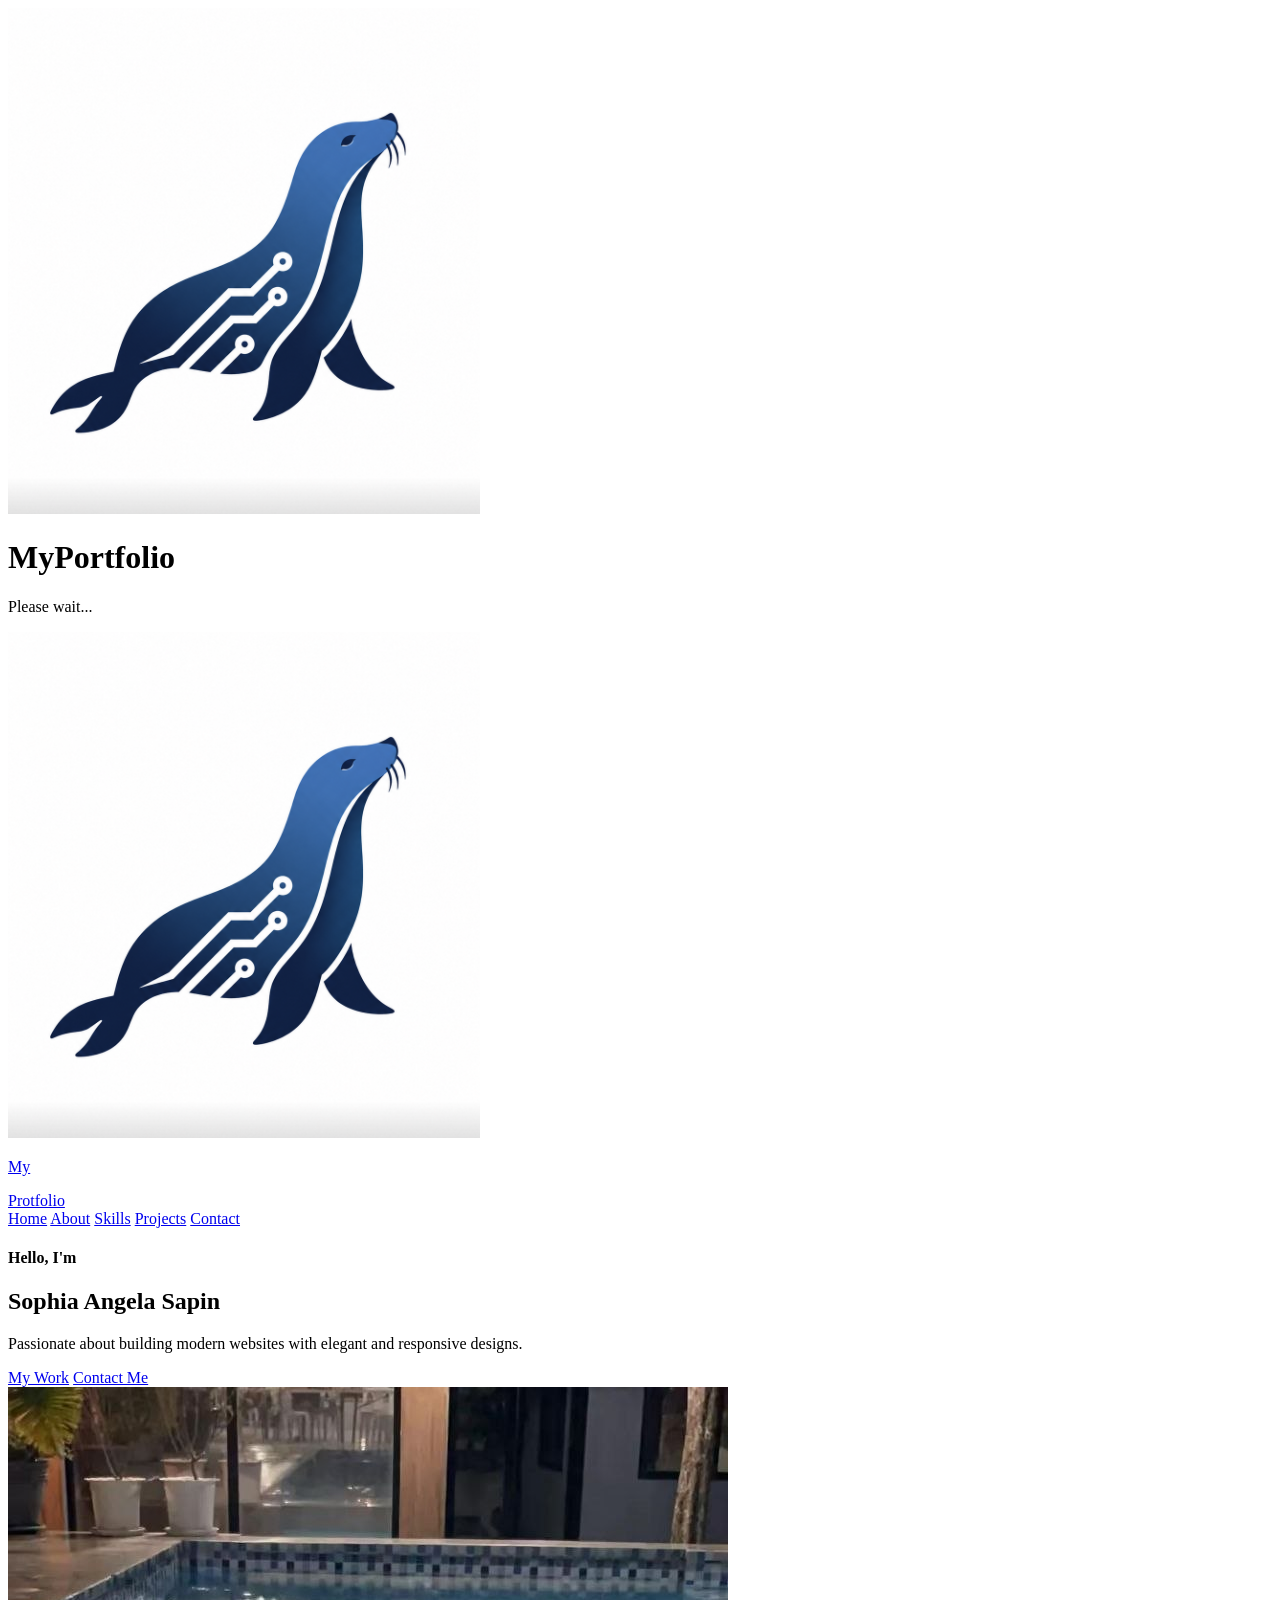
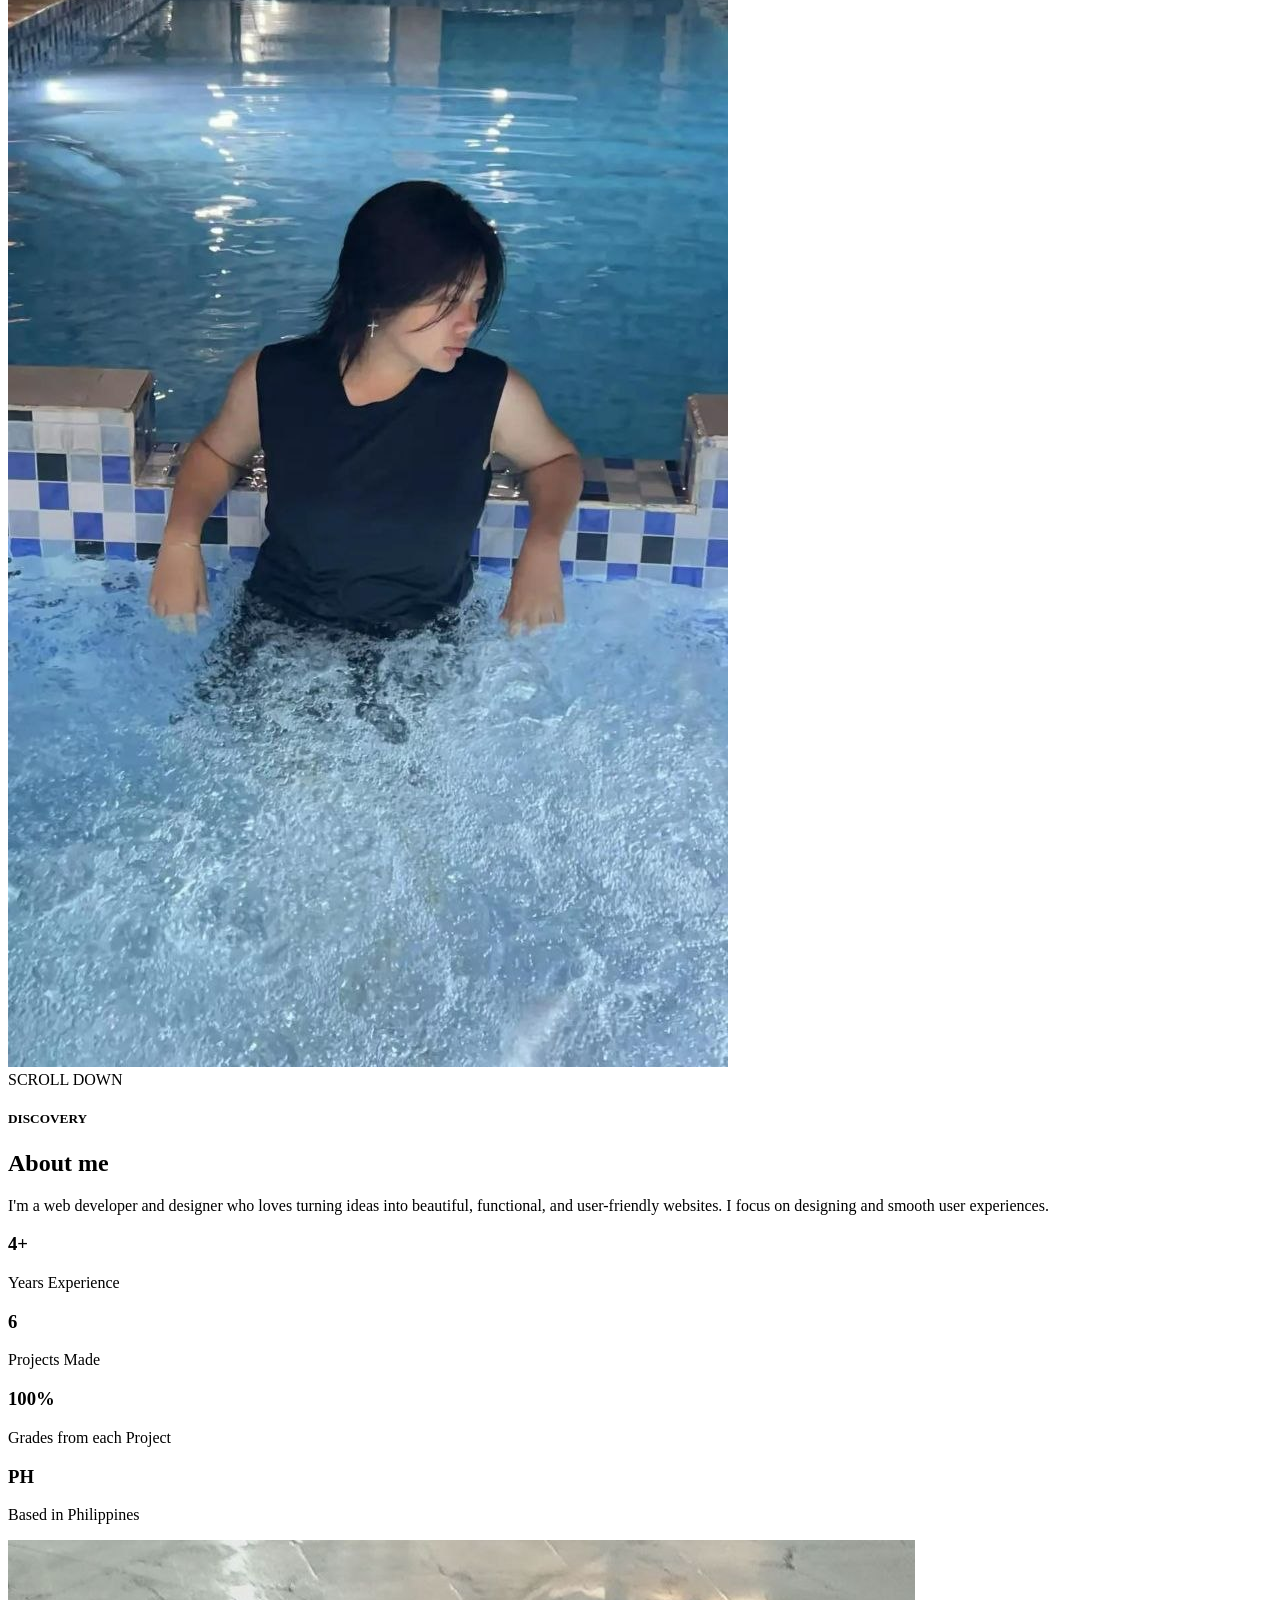
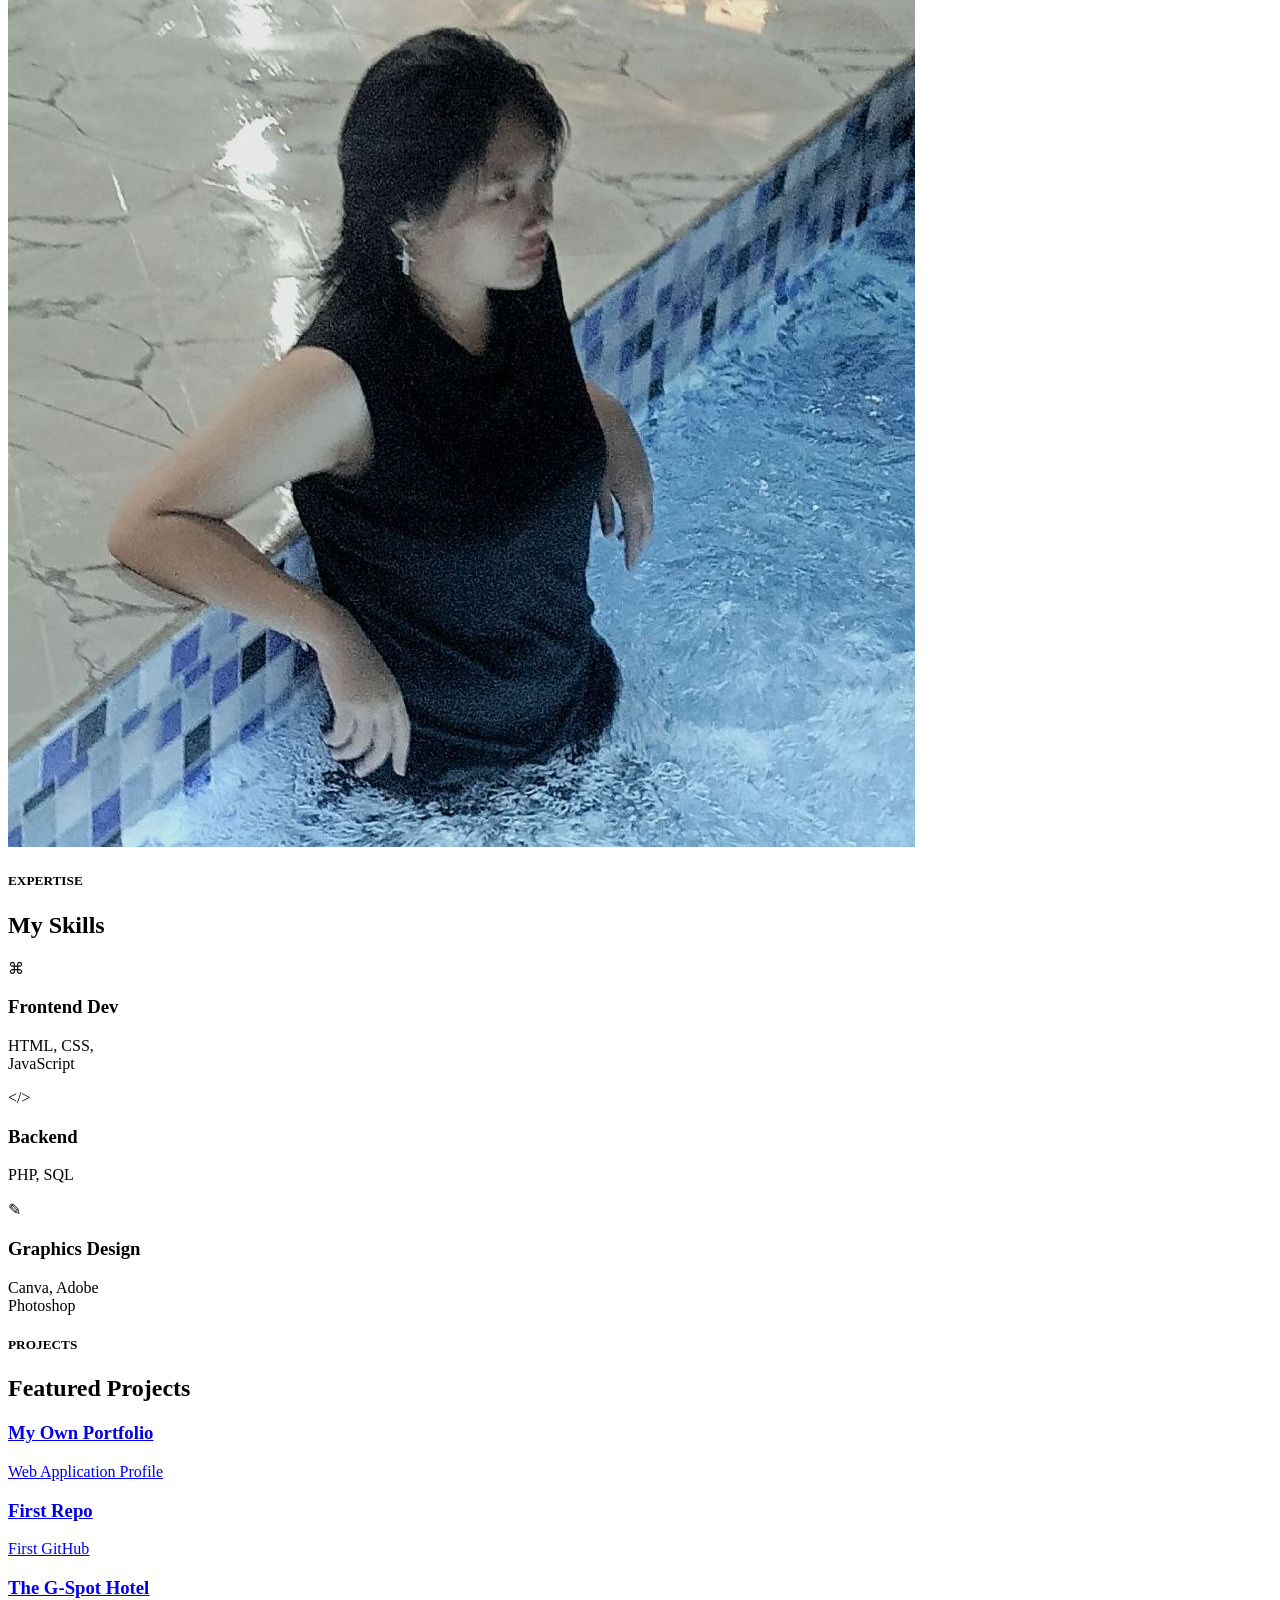
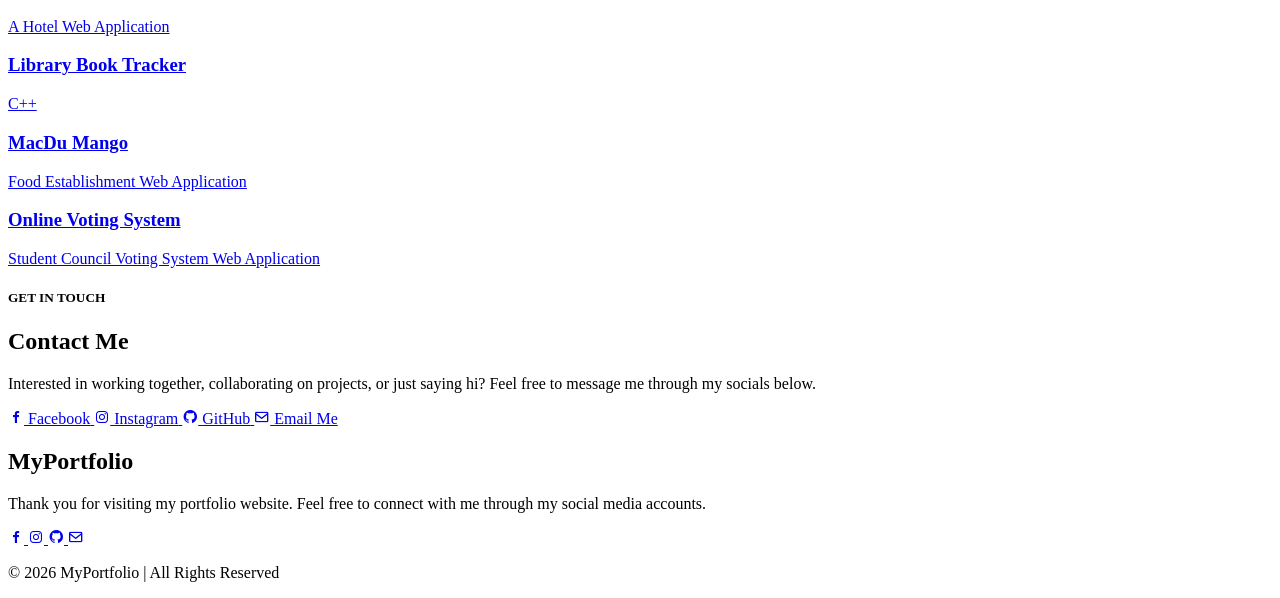
==== index.html @ d6e115b5 "Add files via upload" ====
<!DOCTYPE html>
<html lang="en">
<head>
  <meta charset="UTF-8" />
  <meta name="viewport" content="width=device-width, initial-scale=1.0" />
  <title>Portfolio</title>
  <link rel="icon" type="image/x-icon" href="img/Logo.png" style=>

  <link rel="stylesheet" href="css/style.css">
  <link rel="preconnect" href="https://fonts.googleapis.com">
  <link rel="preconnect" href="https://fonts.gstatic.com" crossorigin>
  <link href="https://fonts.googleapis.com/css2?family=Poppins:wght@300;400;500;600;700;800&display=swap" rel="stylesheet">
  <link href='https://unpkg.com/boxicons@2.1.4/css/boxicons.min.css' rel='stylesheet'>
  
</head>
<body>

  <!-- Loading Screen -->
    <div id="loader">

      <div class="loader-content">

        <div class="loader-logo">

          <img src="img/Logo.png" alt="Logo">

          <h1>
            My<span>Portfolio</span>
          </h1>

        </div>

        <div class="loading-bar">
          <div class="loading-fill"></div>
        </div>

        <p>Please wait...</p>

      </div>

    </div>

  <header>

    <!-- Navigation Section -->
    <a href="#home" class="logo">
      <img src="img/Logo.png" alt="logo">
      <div class="logo"><p>My</p><span>Protfolio</span></div>
    </a>
    

    <nav>
      <a href="#home">Home</a>
      <a href="#about">About</a>
      <a href="#skills">Skills</a>
      <a href="#projects">Projects</a>
      <a href="#contact">Contact</a>
    </nav>
  </header>

  <!-- Hero Section -->
  <section class="hero" id="home">
    <div class="hero-text">
      <h4>Hello, I'm</h4>

      <h1>
        Sophia Angela
        <span>Sapin</span>
      </h1>

      <p>
        Passionate about building modern websites with elegant and responsive designs.
      </p>

      <div class="buttons">
        <a href="#projects" class="btn primary-btn">My Work</a>
        <a href="#contact" class="btn secondary-btn">Contact Me</a>
      </div>
    </div>

    <div class="hero-image">
      <div class="circle-image">
        <img src="img/HeroSection.jpg" alt="Profile Image">
      </div>
    </div>

    <div class="scroll-text">SCROLL DOWN</div>
  </section>

<!-- About Section -->
  <section class="about" id="about">
    <div class="about-text">
      <h5>DISCOVERY</h5>
      <h2>About me</h2>

      <p>
        I'm a web developer and designer who loves turning ideas into beautiful,
        functional, and user-friendly websites. I focus on designing and smooth user experiences.
      </p>

      <div class="stats">
        <div class="stat-box">
          <h3>4+</h3>
          <p>Years Experience</p>
        </div>

        <div class="stat-box">
          <h3>6</h3>
          <p>Projects Made</p>
        </div>

        <div class="stat-box">
          <h3>100%</h3>
          <p>Grades from each Project</p>
        </div>

        <div class="stat-box">
          <h3>PH</h3>
          <p>Based in Philippines</p>
        </div>
      </div>
    </div>

    <div class="about-image">
      <img src="img/AboutSection.jpg" alt="About Image">
    </div>
  </section>

  <!-- Skills Section -->
<section id="skills" class="skills-section">

  <div class="skills-header">
    <h5>EXPERTISE</h5>
    <h2>My Skills</h2>
  </div>

  <div class="skills-container">

    <div class="skill-card">
      <div class="skill-icon">⌘</div>
      <h3>Frontend Dev</h3>
      <p>HTML, CSS,<br>JavaScript</p>
    </div>

    <div class="skill-card">
      <div class="skill-icon">&lt;/&gt;</div>
      <h3>Backend</h3>
      <p>PHP, SQL</p>
    </div>

    <div class="skill-card">
      <div class="skill-icon">✎</div>
      <h3>Graphics Design</h3>
      <p>Canva, Adobe <br>Photoshop</p>
    </div>

  </div>

</section>

<!-- Projects Section -->
<section id="projects" class="projects-section">

  <div class="projects-header">
    <h5>PROJECTS</h5>
    <h2>Featured Projects</h2>
  </div>

  <div class="projects-container">

  <a href="https://angelasapin.github.io/My-Portfolio/index.html" target="_blank" class="project-link">

    <div class="project-card">

      <div class="project-content">
        <h3>My Own Portfolio</h3>
        <p>Web Application Profile</p>
      </div>

    </div>

  </a>

  <a href="https://github.com/AngelaSapin/my-first-repo" target="_blank" class="project-link">

    <div class="project-card">

      <div class="project-content">
        <h3>First Repo</h3>
        <p>First GitHub</p>
      </div>

    </div>

  </a>
  
  <a href="https://theaangel.github.io/GspotHotelWebsite/" target="_blank" class="project-link">

    <div class="project-card">

      <div class="project-content">
        <h3>The G-Spot Hotel</h3>
        <p>A Hotel Web Application</p>
      </div>

    </div>

  </a>

  <a href="https://github.com/AngelaSapin/LibraryBookTracker" target="_blank" class="project-link">

    <div class="project-card">

      <div class="project-content">
        <h3>Library Book Tracker</h3>
        <p>C++</p>
      </div>

    </div>

  </a>

  <a href="https://angelasapin.github.io/MacDuMango/index.html" target="_blank" class="project-link">

    <div class="project-card">

      <div class="project-content">
        <h3>MacDu Mango</h3>
        <p>Food Establishment Web Application</p>
      </div>

    </div>

  </a>

  <a href="https://github.com/MarkMallari16/Online-Voting-System-Version-2?fbclid=IwY2xjawR5XwhleHRuA2FlbQIxMABicmlkETFaWjQ3UHRtOGpsVmtSWFlWc3J0YwZhcHBfaWQQMjIyMDM5MTc4ODIwMDg5MgABHgjD1Mr3AZAHhNXva57dLrIXo2oCKYPw8mKQVVTzubfyDAF2IgVkr0AxXSlP_aem_ZgRYps3EvR1Ecwj4TVdcmg" target="_blank" class="project-link">

    <div class="project-card">

      <div class="project-content">
        <h3>Online Voting System</h3>
        <p>Student Council Voting System Web Application</p>
      </div>

    </div>

  </a>

</div>

  </div>

</section>

<!-- Contact Section -->
<section id="contact">
  <div class="contact-container">

    <div class="contact-left">
      <h5>GET IN TOUCH</h5>
      <h2 class="section-title">Contact Me</h2>

      <p>
        Interested in working together, collaborating on projects, or just saying hi?
        Feel free to message me through my socials below.
      </p>

      <div class="social-links">
        <a href="https://www.facebook.com/ang3la.sap1n" target="_blank" class="social-card fb">
          <i class="bx bxl-facebook"></i>
          <span>Facebook</span>
        </a>

        <a href="https://www.instagram.com/def.not.sofii/" target="_blank" class="social-card ig">
          <i class="bx bxl-instagram"></i>
          <span>Instagram</span>
        </a>

        <a href="https://github.com/AngelaSapin" target="_blank" class="social-card github">
          <i class="bx bxl-github"></i>
          <span>GitHub</span>
        </a>

        <a href="https://mail.google.com/mail/?view=cm&fs=1&to=sophia04sapin@gmail.com"
          target="_blank"
          class="social-card email">

          <i class='bx bx-envelope'></i>
          <span>Email Me</span>

        </a>
      </div>
    </div>

  </div>
</section>

<!-- Footer Section -->
<footer>

  <div class="footer-content">

    <h2>My<span>Portfolio</span></h2>

    <p>
      Thank you for visiting my portfolio website.
      Feel free to connect with me through my social media accounts.
    </p>

    <div class="footer-socials">

      <a href="https://www.facebook.com/ang3la.sap1n" target="_blank">
        <i class='bx bxl-facebook'></i>
      </a>

      <a href="https://www.instagram.com/def.not.sofii/" target="_blank">
        <i class='bx bxl-instagram'></i>
      </a>

      <a href="https://github.com/AngelaSapin" target="_blank">
        <i class='bx bxl-github'></i>
      </a>

      <a href="https://mail.google.com/mail/?view=cm&fs=1&to=sophia04sapin@gmail.com">
        <i class='bx bx-envelope'></i>
      </a>

    </div>

    <div class="footer-bottom">
      <p>© 2026 MyPortfolio | All Rights Reserved</p>
    </div>

  </div>

</footer>

</body>
</html>

<script>

window.addEventListener("load", () => {

  const loader = document.getElementById("loader");

  setTimeout(() => {
    loader.classList.add("loader-hidden");
  }, 2200);

});

</script>
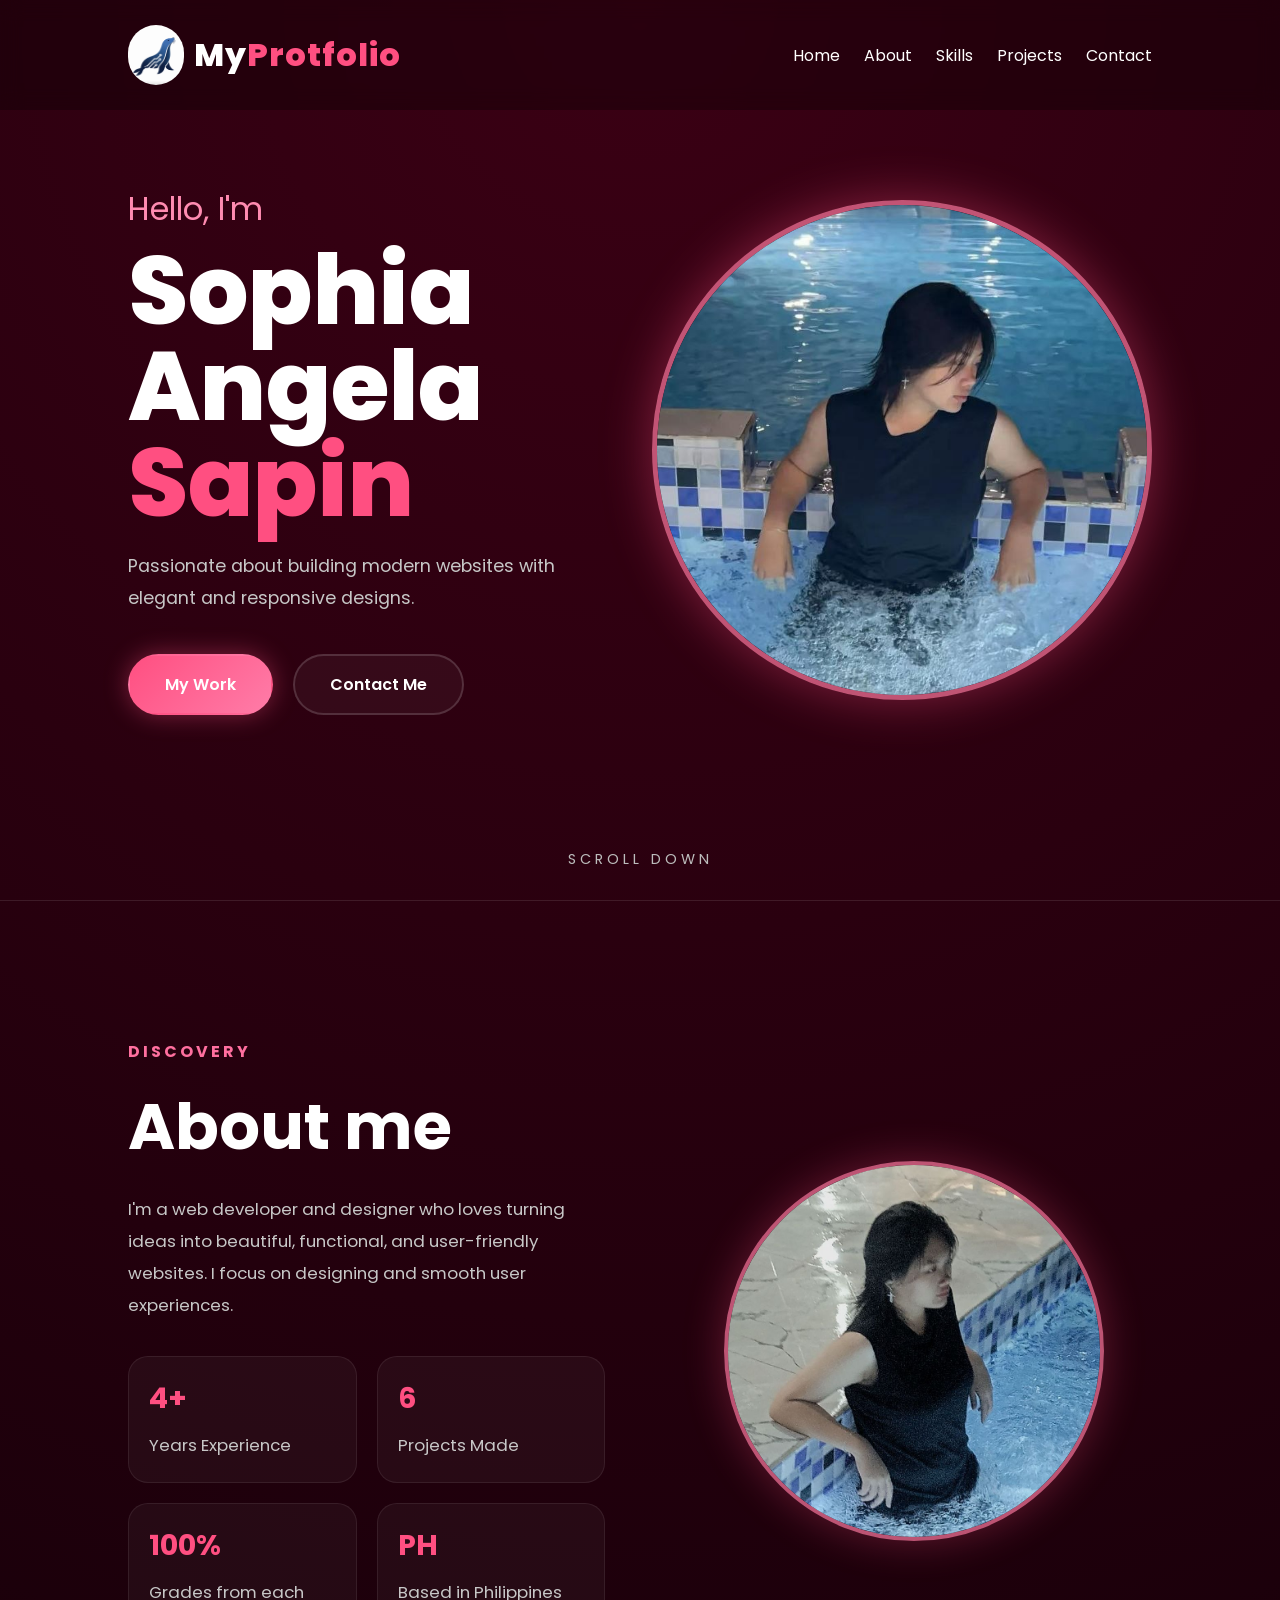
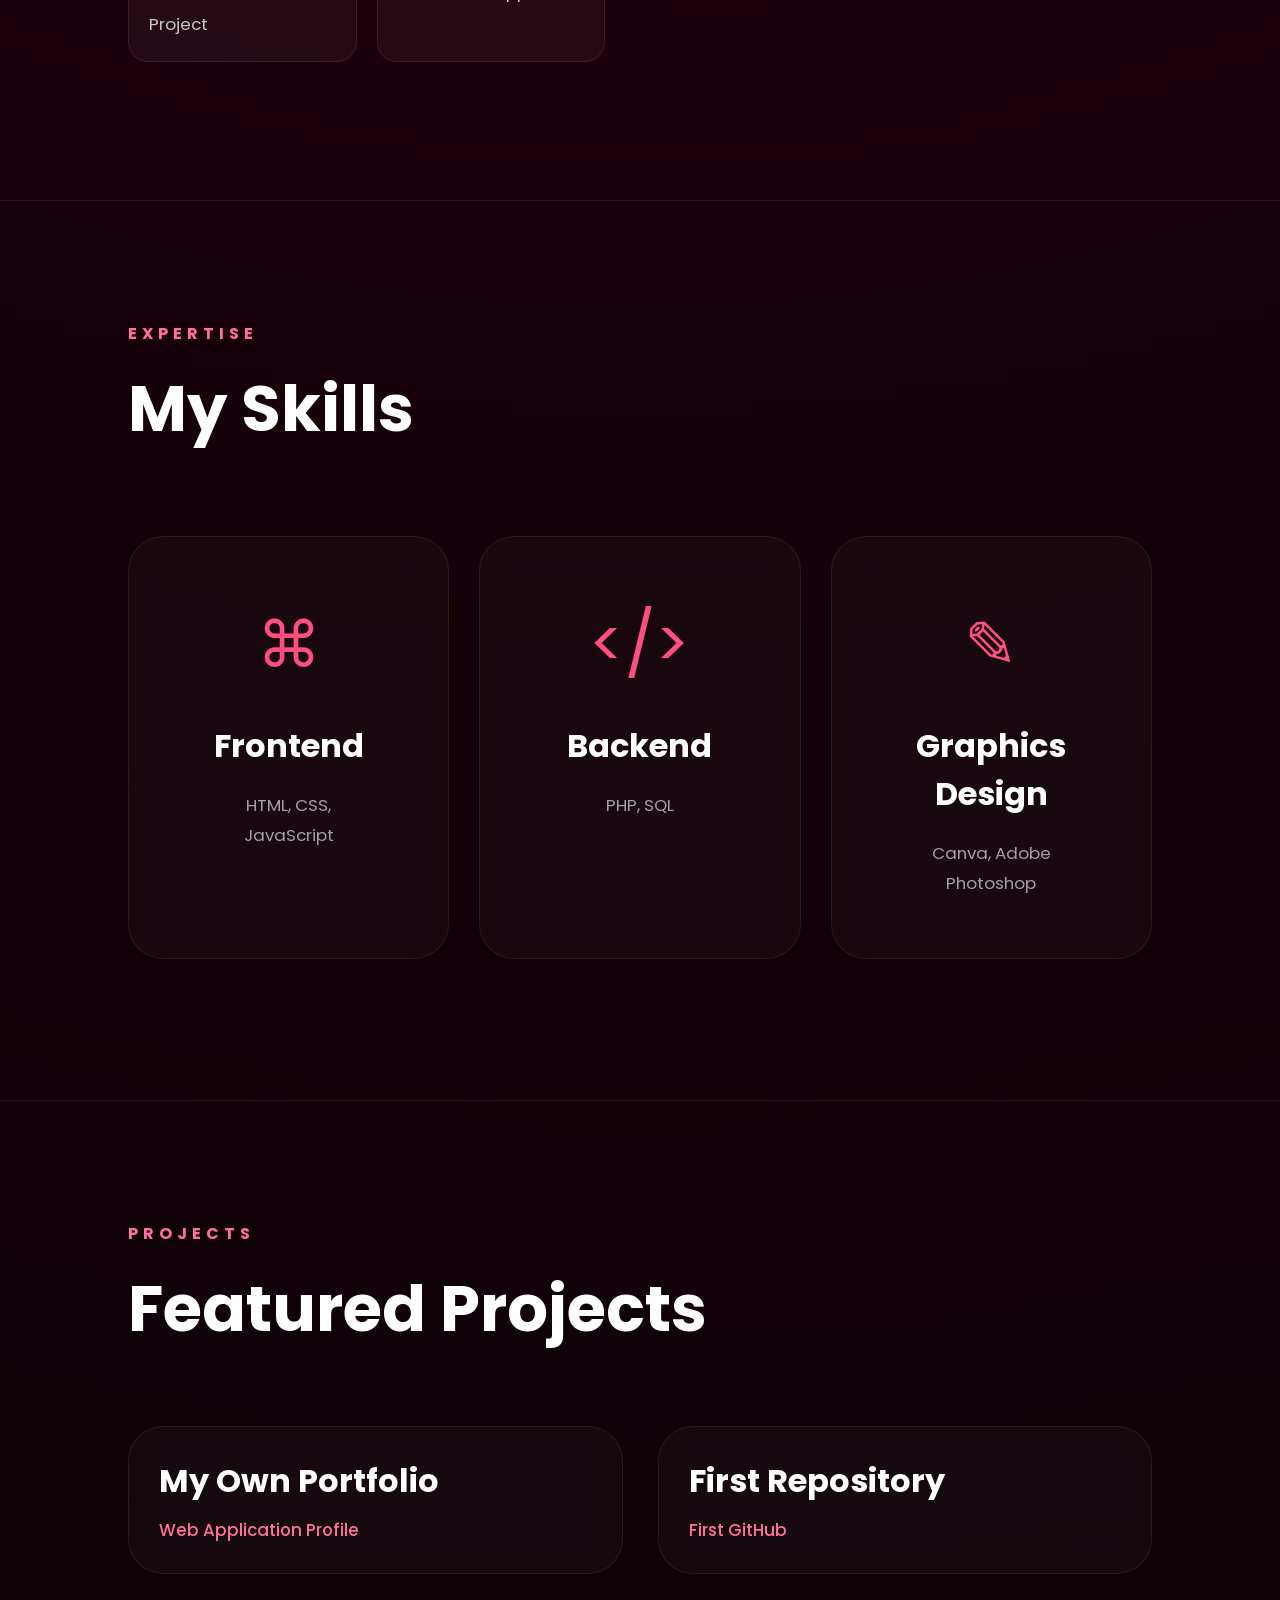
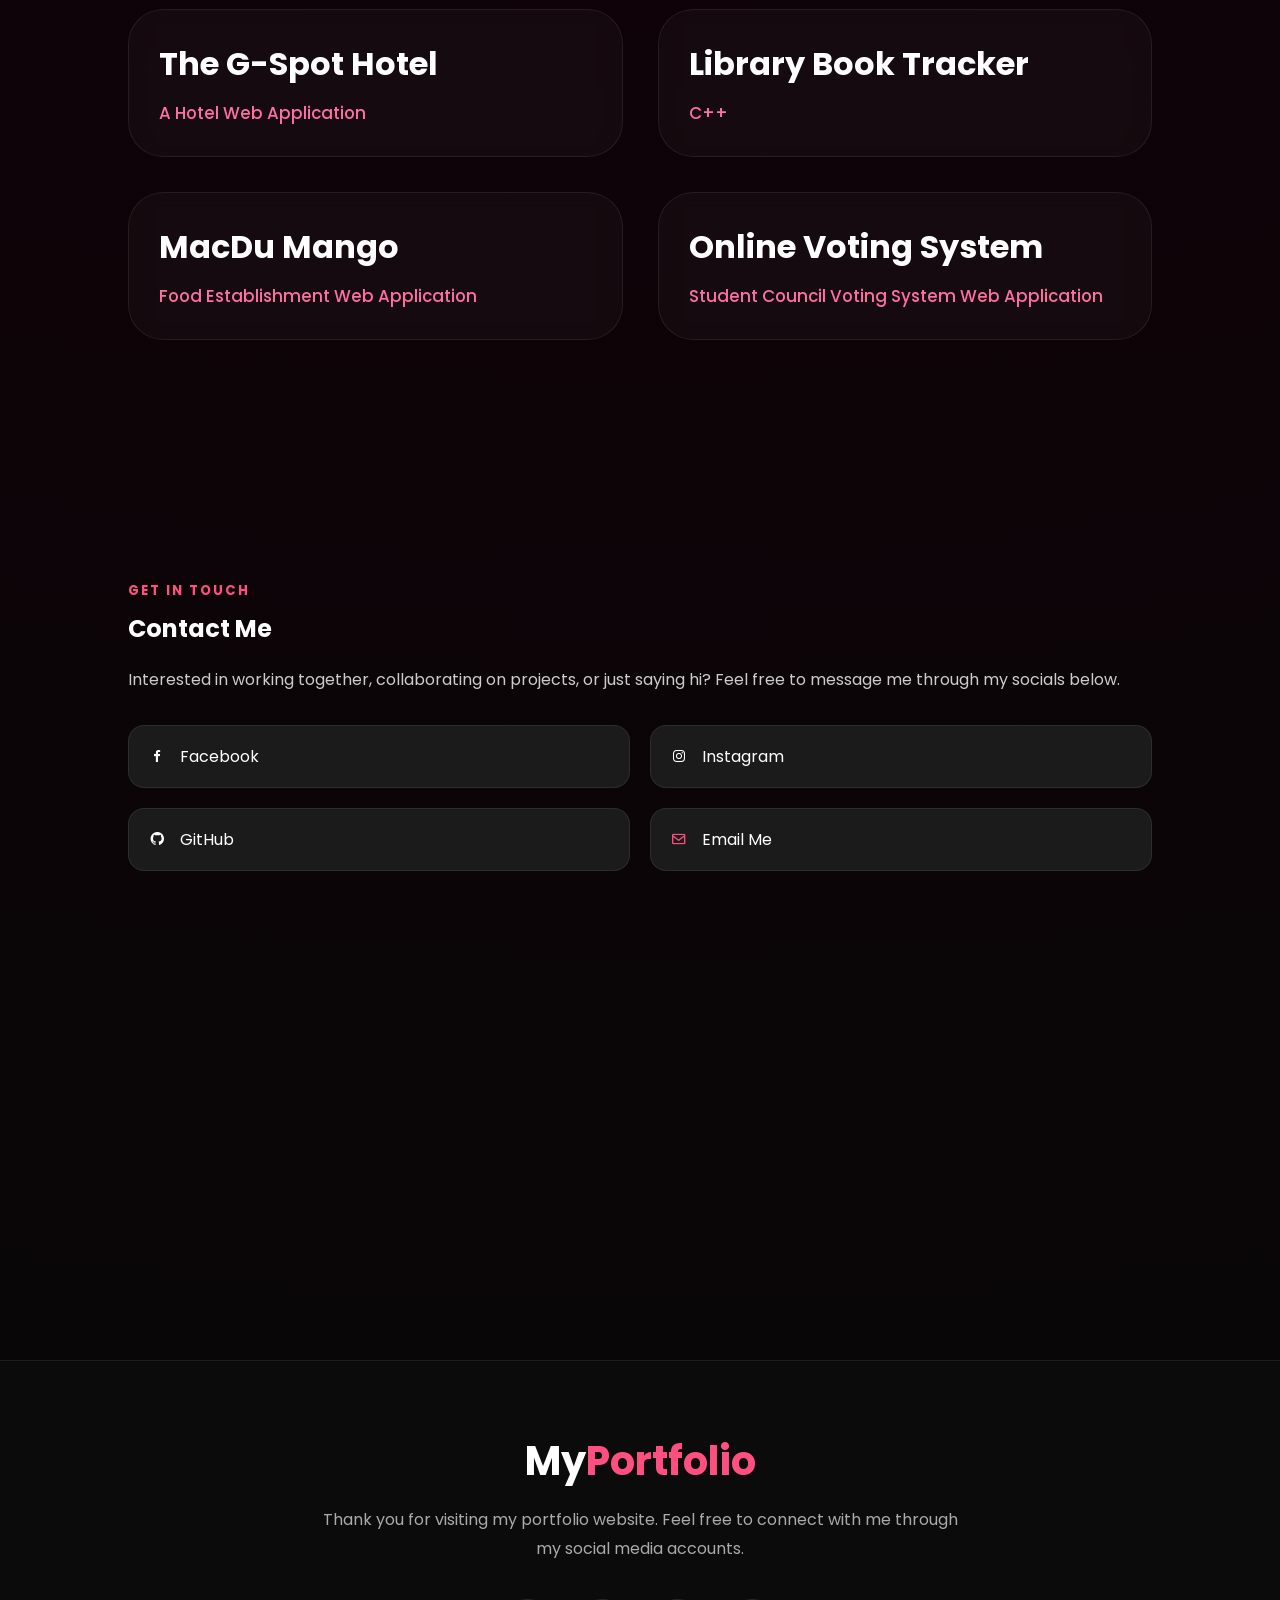
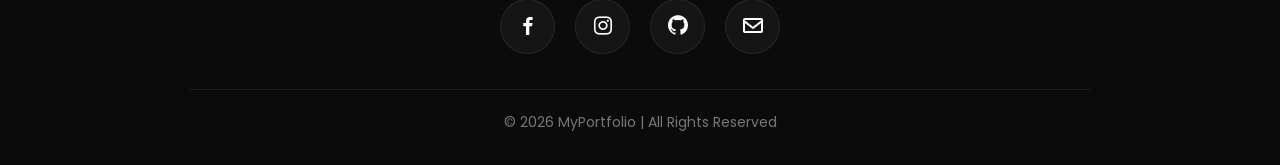
==== commit 8b3fb2ff: "Add files via upload" ====
--- a/index.html
+++ b/index.html
@@ -138,7 +138,7 @@
 
     <div class="skill-card">
       <div class="skill-icon">⌘</div>
-      <h3>Frontend Dev</h3>
+      <h3>Frontend</h3>
       <p>HTML, CSS,<br>JavaScript</p>
     </div>
 
@@ -186,7 +186,7 @@
     <div class="project-card">
 
       <div class="project-content">
-        <h3>First Repo</h3>
+        <h3>First Repository</h3>
         <p>First GitHub</p>
       </div>
 
--- a/css/style.css
+++ b/css/style.css
@@ -0,0 +1,832 @@
+* {
+  margin: 0;
+  padding: 0;
+  box-sizing: border-box;
+  scroll-behavior: smooth;
+}
+
+body {
+  font-family: 'Poppins', sans-serif;
+  background: radial-gradient(circle at top, #3b0014 0%, #120008 45%, #070707 100%);
+  color: white;
+  overflow-x: hidden;
+}
+
+body::before {
+  content: "";
+  position: fixed;
+  width: 100%;
+  height: 100%;
+  background: url('Pia.png');
+  opacity: 0.08;
+  pointer-events: none;
+}
+
+/* LOADING SCREEN */
+
+#loader{
+  position: fixed;
+  width: 100%;
+  height: 100vh;
+  background: #050505;
+  display: flex;
+  justify-content: center;
+  align-items: center;
+  z-index: 99999;
+  overflow: hidden;
+  transition: opacity 0.7s ease, visibility 0.7s ease;
+}
+
+.loader-logo{
+  display: flex;
+  flex-direction: column;
+  align-items: center;
+  justify-content: center;
+  gap: 18px;
+  margin-bottom: 35px;
+}
+
+/* Circular Logo */
+
+.loader-logo img{
+  width: 110px;
+  height: 110px;
+  border-radius: 50%;
+  object-fit: cover;
+
+  border: 4px solid #ff4f81;
+
+  box-shadow:
+    0 0 20px rgba(255, 79, 129, 0.5),
+    0 0 50px rgba(255, 79, 129, 0.25);
+
+  animation:
+    floatLogo 2s ease-in-out infinite,
+    pulseGlow 2s infinite;
+}
+
+/* Portfolio Text */
+
+.loader-logo h1{
+  font-size: 48px;
+  font-weight: 700;
+  color: white;
+  letter-spacing: 1px;
+}
+
+.loader-logo h1 span{
+  color: #ff4f81;
+}
+
+/* Floating Animation */
+
+@keyframes floatLogo{
+  0%{
+    transform: translateY(0px);
+  }
+
+  50%{
+    transform: translateY(-10px);
+  }
+
+  100%{
+    transform: translateY(0px);
+  }
+}
+
+/* Glow Pulse */
+
+@keyframes pulseGlow{
+
+  0%{
+    box-shadow:
+      0 0 20px rgba(255, 79, 129, 0.5),
+      0 0 50px rgba(255, 79, 129, 0.2);
+  }
+
+  50%{
+    box-shadow:
+      0 0 35px rgba(255, 79, 129, 0.8),
+      0 0 80px rgba(255, 79, 129, 0.45);
+  }
+
+  100%{
+    box-shadow:
+      0 0 20px rgba(255, 79, 129, 0.5),
+      0 0 50px rgba(255, 79, 129, 0.2);
+  }
+
+}
+
+/* Background Glow */
+#loader::before{
+  content: '';
+  position: absolute;
+  width: 400px;
+  height: 400px;
+  background: rgba(255, 59, 107, 0.15);
+  border-radius: 50%;
+  filter: blur(120px);
+  top: -100px;
+  right: -100px;
+}
+
+#loader::after{
+  content: '';
+  position: absolute;
+  width: 350px;
+  height: 350px;
+  background: rgba(255, 59, 107, 0.1);
+  border-radius: 50%;
+  filter: blur(120px);
+  bottom: -100px;
+  left: -100px;
+}
+
+.loader-content{
+  text-align: center;
+  z-index: 2;
+}
+
+.loader-logo{
+  font-size: 55px;
+  font-weight: 700;
+  margin-bottom: 35px;
+  letter-spacing: 1px;
+}
+
+.loader-logo .white{
+  color: white;
+}
+
+.loader-logo .pink{
+  color: #ff4f81;
+}
+
+/* Loading Bar */
+
+.loading-bar{
+  width: 280px;
+  height: 10px;
+  background: #1b1b1b;
+  border-radius: 20px;
+  overflow: hidden;
+  margin: auto;
+  margin-bottom: 20px;
+  border: 1px solid rgba(255,255,255,0.08);
+}
+
+.loading-fill{
+  height: 100%;
+  width: 0%;
+  background: linear-gradient(
+    90deg,
+    #ff2f6d,
+    #ff5b8f
+  );
+  border-radius: 20px;
+  animation: loading 2.2s ease forwards;
+  box-shadow: 0 0 15px rgba(255, 79, 129, 0.6);
+}
+
+.loader-content p{
+  color: #aaa;
+  font-size: 15px;
+  letter-spacing: 1px;
+}
+
+/* Animation */
+
+@keyframes loading{
+  from{
+    width: 0%;
+  }
+  to{
+    width: 100%;
+  }
+}
+
+/* Hide Loader */
+
+.loader-hidden{
+  opacity: 0;
+  visibility: hidden;
+}
+
+header {
+  width: 100%;
+  padding: 25px 10%;
+  display: flex;
+  justify-content: space-between;
+  align-items: center;
+  position: fixed;
+  top: 0;
+  left: 0;
+  z-index: 1000;
+  backdrop-filter: blur(10px);
+  background: rgba(10, 0, 5, 0.35);
+}
+
+.logo {
+  font-size: 2rem;
+  font-weight: 800;
+  letter-spacing: 1px;
+  display: flex;
+  align-items: center;
+  text-decoration: none;
+  margin-right: 40px;
+}
+
+.logo img {
+  border-radius: 100px;
+  height: 60px;
+  margin-right: 10px;
+}
+
+.logo p {
+  color:#ffffff;
+}
+
+.logo span {
+  color: #ff4f81;
+}
+
+
+    /* NAVIGATION SECTION */
+
+nav a {
+  position: relative;
+  color: white;
+  text-decoration: none;
+  margin-left: 20px;
+  transition: 0.3s;
+}
+
+nav a:hover,
+nav a.active {
+  color: #ff4f81;
+}
+
+nav a:hover::after,
+nav a.active::after {
+  content: "";
+  position: absolute;
+  width: 100%;
+  height: 2px;
+  background: #ff4f81;
+  left: 0;
+  bottom: -6px;
+}
+
+section {
+  min-height: 100vh;
+  padding: 120px 10%;
+}
+
+
+    /* HERO SECTION */
+
+.hero {
+  display: flex;
+  justify-content: space-between;
+  align-items: center;
+  gap: 50px;
+}
+
+.hero-text {
+  flex: 1;
+}
+
+.hero-text h4 {
+  font-size: 2rem;
+  color: #ff8bb1;
+  margin-bottom: 10px;
+  font-weight: 400;
+}
+
+.hero-text h1 {
+  font-size: 6rem;
+  line-height: 1;
+  font-weight: 800;
+  margin-bottom: 15px;
+}
+
+.hero-text h1 span {
+  display: block;
+  color: #ff4f81;
+}
+
+.hero-text p {
+  max-width: 550px;
+  color: #c7c7c7;
+  font-size: 1.1rem;
+  line-height: 1.8;
+  margin-top: 20px;
+}
+
+.buttons {
+  margin-top: 40px;
+  display: flex;
+  gap: 20px;
+  flex-wrap: wrap;
+}
+
+.btn {
+  padding: 16px 35px;
+  border-radius: 50px;
+  text-decoration: none;
+  font-weight: 600;
+  transition: 0.3s ease;
+  border: 2px solid transparent;
+}
+
+.primary-btn {
+  background: linear-gradient(135deg, #ff4f81, #ff7ca8);
+  color: white;
+  box-shadow: 0 0 25px rgba(255, 79, 129, 0.4);
+}
+
+.primary-btn:hover {
+  transform: translateY(-4px);
+  box-shadow: 0 0 40px rgba(255, 79, 129, 0.7);
+}
+
+.secondary-btn {
+  border: 2px solid rgba(255,255,255,0.15);
+  color: white;
+  background: rgba(255,255,255,0.04);
+}
+
+.secondary-btn:hover {
+  background: rgba(255,255,255,0.1);
+  transform: translateY(-4px);
+}
+
+.hero-image {
+  flex: 1;
+  display: flex;
+  justify-content: center;
+  align-items: center;
+}
+
+.circle-image {
+  width: 500px;
+  height: 500px;
+  border-radius: 50%;
+  overflow: hidden;
+  border: 5px solid rgba(255, 120, 160, 0.7);
+  box-shadow: 0 0 50px rgba(255, 79, 129, 0.4);
+  position: relative;
+  animation: float 4s ease-in-out infinite;
+}
+
+.circle-image img {
+  width: 100%;
+  height: 100%;
+  object-fit: cover;
+}
+
+@keyframes float {
+  0% {
+    transform: translateY(0px);
+  }
+  50% {
+    transform: translateY(-15px);
+  }
+  100% {
+    transform: translateY(0px);
+  }
+}
+
+.scroll-text {
+  position: absolute;
+  bottom: 30px;
+  left: 50%;
+  transform: translateX(-50%);
+  color: #bcbcbc;
+  letter-spacing: 4px;
+  font-size: 0.9rem;
+}
+
+
+    /* ABOUT SECTION */
+
+.about {
+display: flex;
+justify-content: space-between;
+align-items: center;
+gap: 70px;
+border-top: 1px solid rgba(255,255,255,0.1);
+}
+
+.about-text {
+flex: 1;
+}
+
+.about-text h5 {
+color: #ff6f9f;
+letter-spacing: 3px;
+margin-bottom: 15px;
+font-size: 1rem;
+}
+
+.about-text h2 {
+font-size: 4rem;
+margin-bottom: 20px;
+}
+
+.about-text p {
+color: #c7c7c7;
+line-height: 1.9;
+font-size: 1.05rem;
+max-width: 600px;
+}
+
+.stats {
+margin-top: 35px;
+display: grid;
+grid-template-columns: repeat(2, 1fr);
+gap: 20px;
+}
+
+.stat-box {
+background: rgba(255,255,255,0.04);
+padding: 20px;
+border-radius: 20px;
+border: 1px solid rgba(255,255,255,0.08);
+transition: 0.3s ease;
+}
+
+.stat-box:hover {
+transform: translateY(-5px);
+border-color: rgba(255, 79, 129, 0.5);
+}
+
+.stat-box h3 {
+color: #ff4f81;
+margin-bottom: 10px;
+font-size: 1.8rem;
+}
+
+.about-image {
+flex: 1;
+display: flex;
+justify-content: center;
+}
+
+.about-image img {
+width: 380px;
+height: 380px;
+object-fit: cover;
+border-radius: 50%;
+border: 4px solid rgba(255, 120, 160, 0.7);
+box-shadow: 0 0 40px rgba(255, 79, 129, 0.3);
+}
+
+@media (max-width: 1100px) {
+.hero,
+.about {
+  flex-direction: column;
+  text-align: center;
+}
+
+.hero-text p,
+.about-text p {
+  margin: auto;
+}
+
+.buttons {
+  justify-content: center;
+}
+
+.hero-text h1 {
+  font-size: 4.5rem;
+}
+}
+
+@media (max-width: 768px) {
+header {
+  flex-direction: column;
+  gap: 20px;
+}
+
+nav a {
+  margin: 0 12px;
+}
+
+.hero-text h1 {
+  font-size: 3.5rem;
+}
+
+.circle-image {
+  width: 320px;
+  height: 320px;
+}
+
+.about-image img {
+  width: 280px;
+  height: 280px;
+}
+
+.stats {
+  grid-template-columns: 1fr;
+}
+}
+
+
+/* SKILL SECTION */
+
+.skills-section {
+  min-height: 100vh;
+  padding: 120px 10%;
+  background: transparent;
+  border-top: 1px solid rgba(255,255,255,0.08);
+}
+
+.skills-header h5 {
+  color: #ff6f9f;
+  letter-spacing: 5px;
+  font-size: 1rem;
+  margin-bottom: 15px;
+}
+
+.skills-header h2 {
+  font-size: 4rem;
+  margin-bottom: 80px;
+  font-weight: 700;
+}
+
+.skills-container {
+  display: grid;
+  grid-template-columns: repeat(auto-fit, minmax(260px, 1fr));
+  gap: 30px;
+}
+
+.skill-card {
+  background: rgba(255,255,255,0.03);
+  border: 1px solid rgba(255,255,255,0.08);
+  border-radius: 35px;
+  padding: 60px 35px;
+  text-align: center;
+  backdrop-filter: blur(10px);
+  transition: 0.3s ease;
+}
+
+.skill-card:hover {
+  transform: translateY(-10px);
+  border-color: #ff4f81;
+  box-shadow: 0 0 30px rgba(255, 79, 129, 0.25);
+}
+
+.skill-icon {
+  font-size: 4rem;
+  color: #ff4f81;
+  margin-bottom: 30px;
+}
+
+.skill-card h3 {
+  font-size: 2rem;
+  margin-bottom: 20px;
+}
+
+.skill-card p {
+  color: #a1a1aa;
+  line-height: 1.8;
+  font-size: 1.05rem;
+}
+
+
+/* PROJECT SECTION */
+
+.projects-section {
+  min-height: 100vh;
+  padding: 120px 10%;
+  border-top: 1px solid rgba(255,255,255,0.08);
+  background: transparent;
+}
+
+.projects-header h5 {
+  color: #ff6f9f;
+  letter-spacing: 5px;
+  font-size: 1rem;
+  margin-bottom: 15px;
+}
+
+.projects-header h2 {
+  font-size: 4rem;
+  margin-bottom: 70px;
+  font-weight: 700;
+}
+
+.projects-container {
+  display: grid;
+  grid-template-columns: repeat(auto-fit, minmax(320px, 1fr));
+  gap: 35px;
+}
+
+.project-card {
+  background: rgba(255,255,255,0.03);
+  border: 1px solid rgba(255,255,255,0.08);
+  border-radius: 35px;
+  overflow: hidden;
+  transition: 0.3s ease;
+  backdrop-filter: blur(10px);
+}
+
+.project-card:hover {
+  transform: translateY(-10px);
+  border-color: #ff4f81;
+  box-shadow: 0 0 30px rgba(255, 79, 129, 0.25);
+}
+
+.project-content {
+  padding: 30px;
+}
+
+.project-content h3 {
+  font-size: 2rem;
+  margin-bottom: 12px;
+}
+
+.project-content p {
+  color: #ff6f9f;
+  font-size: 1.05rem;
+  font-weight: 500;
+}
+
+.project-link {
+  text-decoration: none;
+  color: white;
+  display: block;
+}
+
+/* CONTACT SECTION */
+
+#contact {
+  min-height: 100vh;
+  padding: 120px 10%;
+  border-top: 1px solid #ffffff00;
+  background: transparent;
+  color: white;
+}
+
+.contact-container {
+  display: flex;
+  justify-content: space-between;
+  align-items: center;
+  gap: 50px;
+  flex-wrap: wrap;
+}
+
+.contact-left,
+.contact-right {
+  flex: 1;
+  min-width: 320px;
+}
+
+.contact-left h5 {
+  color: #ff4f81;
+  letter-spacing: 2px;
+  margin-bottom: 10px;
+}
+
+.contact-left p {
+  margin: 20px 0 30px;
+  line-height: 1.8;
+  color: #ccc;
+}
+
+.social-links {
+  display: grid;
+  grid-template-columns: repeat(2, 1fr);
+  gap: 20px;
+}
+
+.social-card {
+  display: flex;
+  align-items: center;
+  gap: 15px;
+  padding: 18px 20px;
+  background: #1b1b1b;
+  border: 1px solid rgba(255,255,255,0.08);
+  border-radius: 16px;
+  text-decoration: none;
+  color: white;
+  transition: 0.3s ease;
+  position: relative;
+  overflow: hidden;
+}
+
+.social-card::before {
+  content: "";
+  position: absolute;
+  width: 100%;
+  height: 100%;
+  background: linear-gradient(45deg, transparent, rgba(255,255,255,0.08), transparent);
+  top: 0;
+  left: -100%;
+  transition: 0.5s;
+}
+
+.social-card:hover::before {
+  left: 100%;
+}
+
+.social-card:hover {
+  transform: translateY(-8px) scale(1.03);
+  border-color: #ff4f81;
+  box-shadow: 0 0 20px rgba(255, 59, 59, 0.35);
+}
+
+.social-card i {
+  color: #ffffff;
+}
+
+.email i {
+  color: #ff4f81;
+}
+
+
+/* FOOTER SECTION */
+footer{
+  width: 100%;
+  background: #0b0b0b;
+  padding: 70px 20px 30px;
+  border-top: 1px solid rgba(255,255,255,0.08);
+  display: flex;
+  justify-content: center;
+  align-items: center;
+}
+
+.footer-content{
+  width: 100%;
+  max-width: 900px;
+  text-align: center;
+}
+
+.footer-content h2{
+  font-size: 40px;
+  color: white;
+  margin-bottom: 15px;
+}
+
+.footer-content h2 span{
+  color: #ff4f81;
+}
+
+.footer-content p{
+  color: #aaa;
+  line-height: 1.8;
+  max-width: 650px;
+  margin: auto;
+}
+
+/* Social Icons */
+
+.footer-socials{
+  display: flex;
+  justify-content: center;
+  align-items: center;
+  gap: 20px;
+  margin: 35px 0;
+}
+
+.footer-socials a{
+  width: 55px;
+  height: 55px;
+  display: flex;
+  justify-content: center;
+  align-items: center;
+
+  background: #151515;
+  border-radius: 50%;
+  color: white;
+  text-decoration: none;
+  font-size: 24px;
+
+  border: 1px solid rgba(255,255,255,0.08);
+
+  transition: 0.3s ease;
+}
+
+.footer-socials a:hover{
+  background: #ff4f81;
+  transform: translateY(-6px) scale(1.08);
+
+  box-shadow:
+    0 0 20px rgba(255,79,129,0.4),
+    0 0 50px rgba(255,79,129,0.2);
+}
+
+/* Bottom Text */
+
+.footer-bottom{
+  margin-top: 20px;
+  padding-top: 20px;
+  border-top: 1px solid rgba(255,255,255,0.08);
+}
+
+.footer-bottom p{
+  color: #777;
+  font-size: 14px;
+}
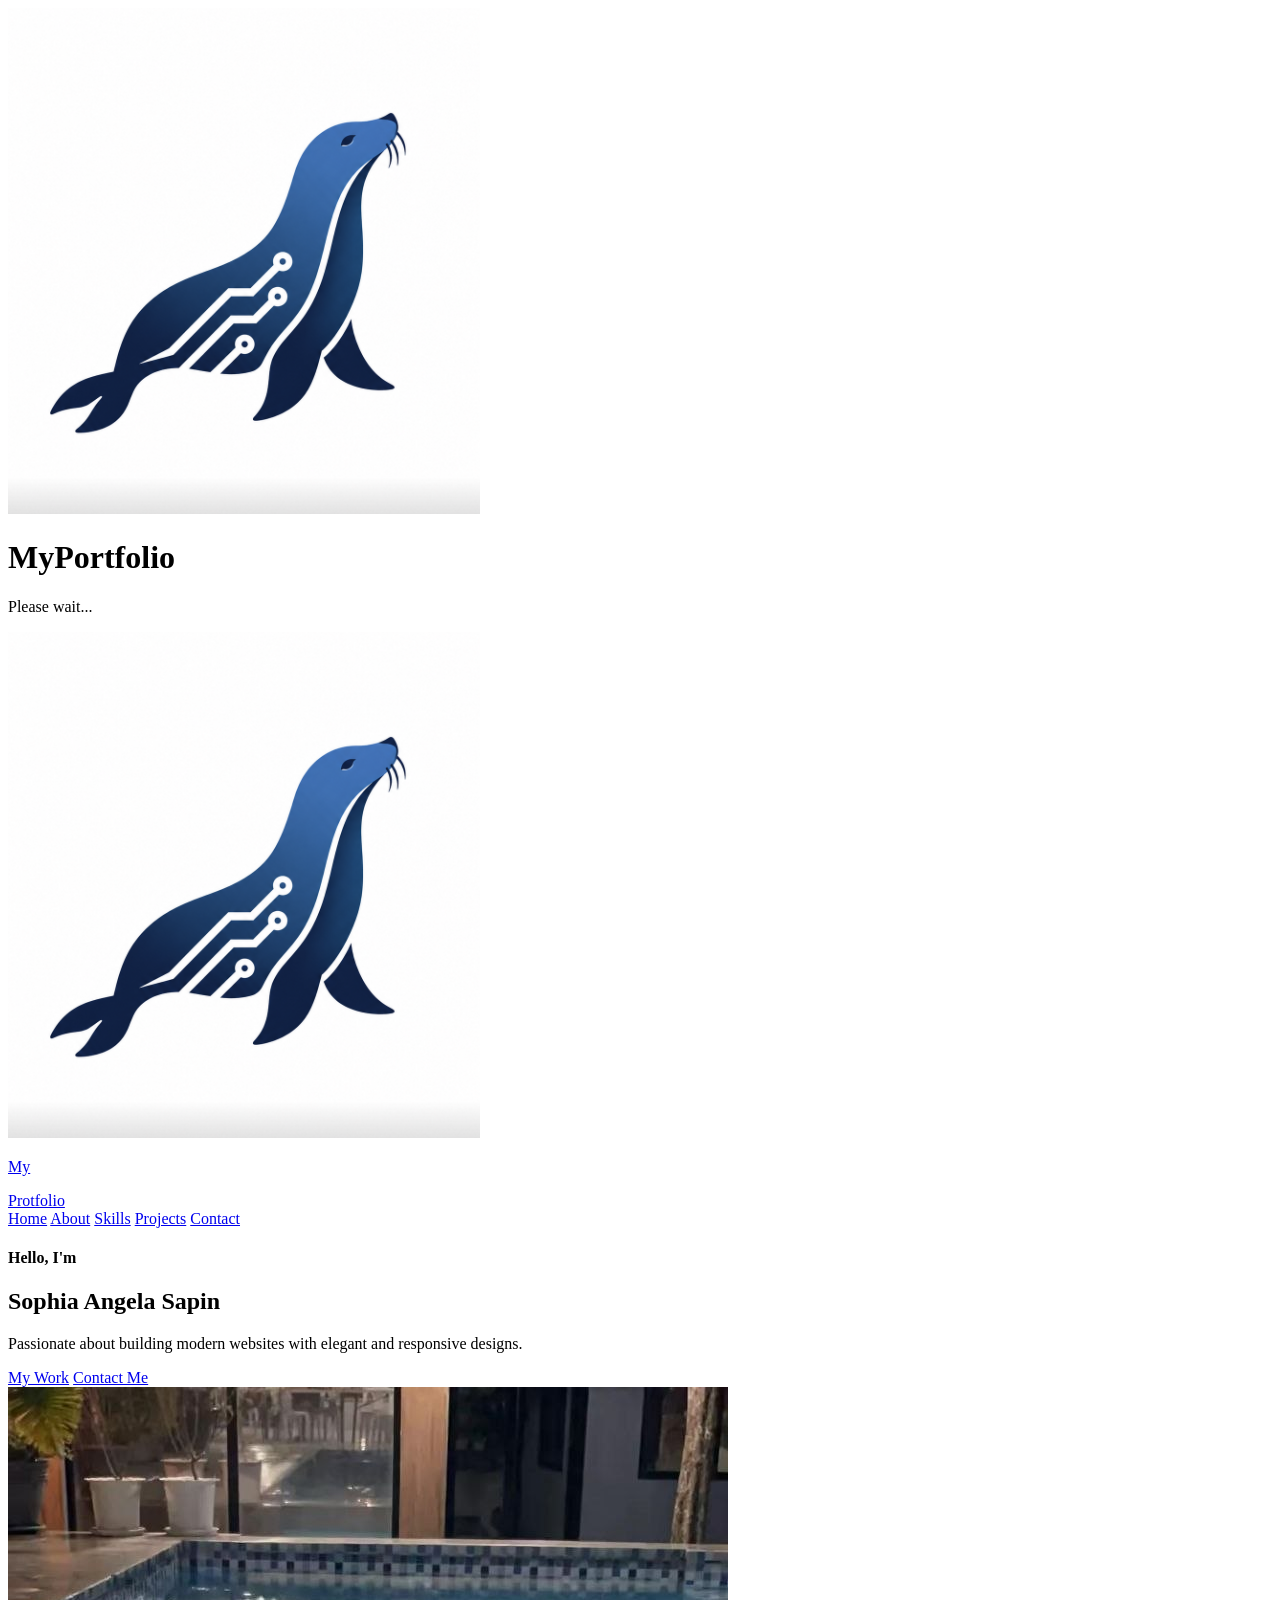
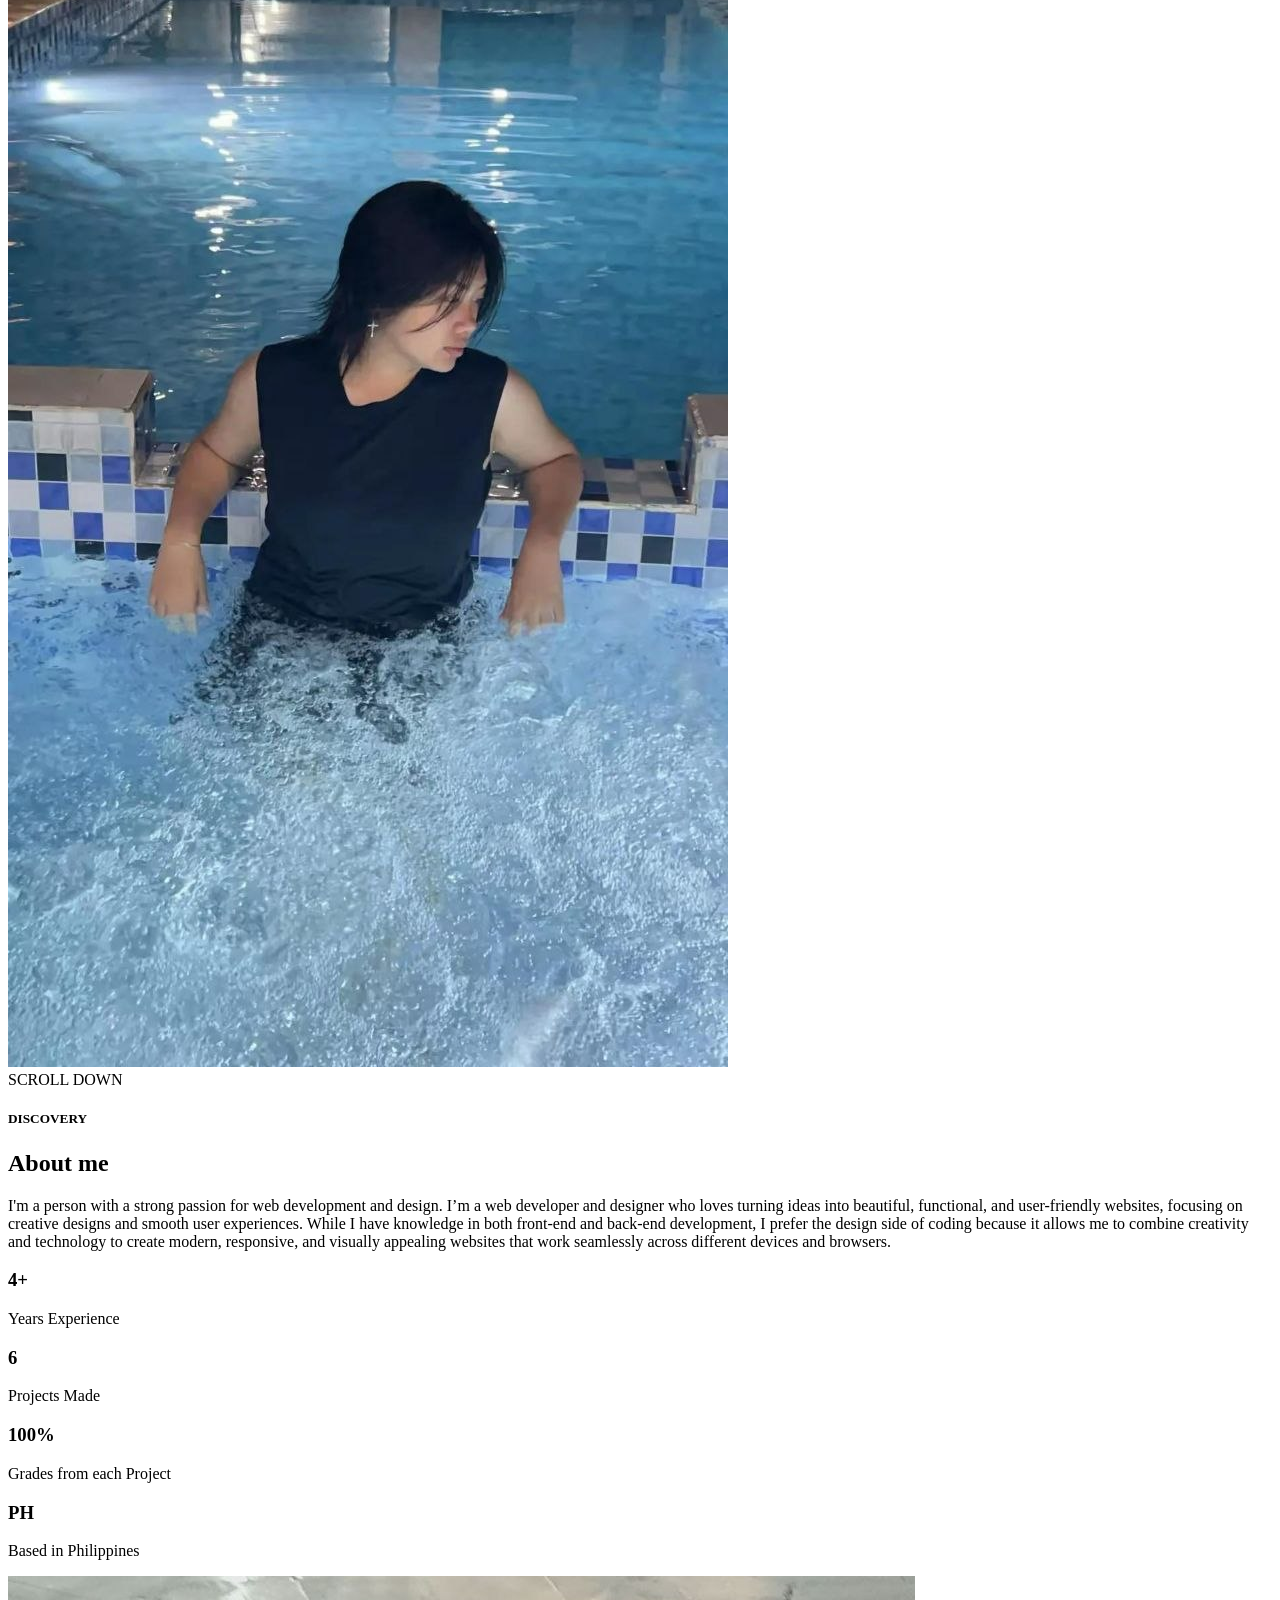
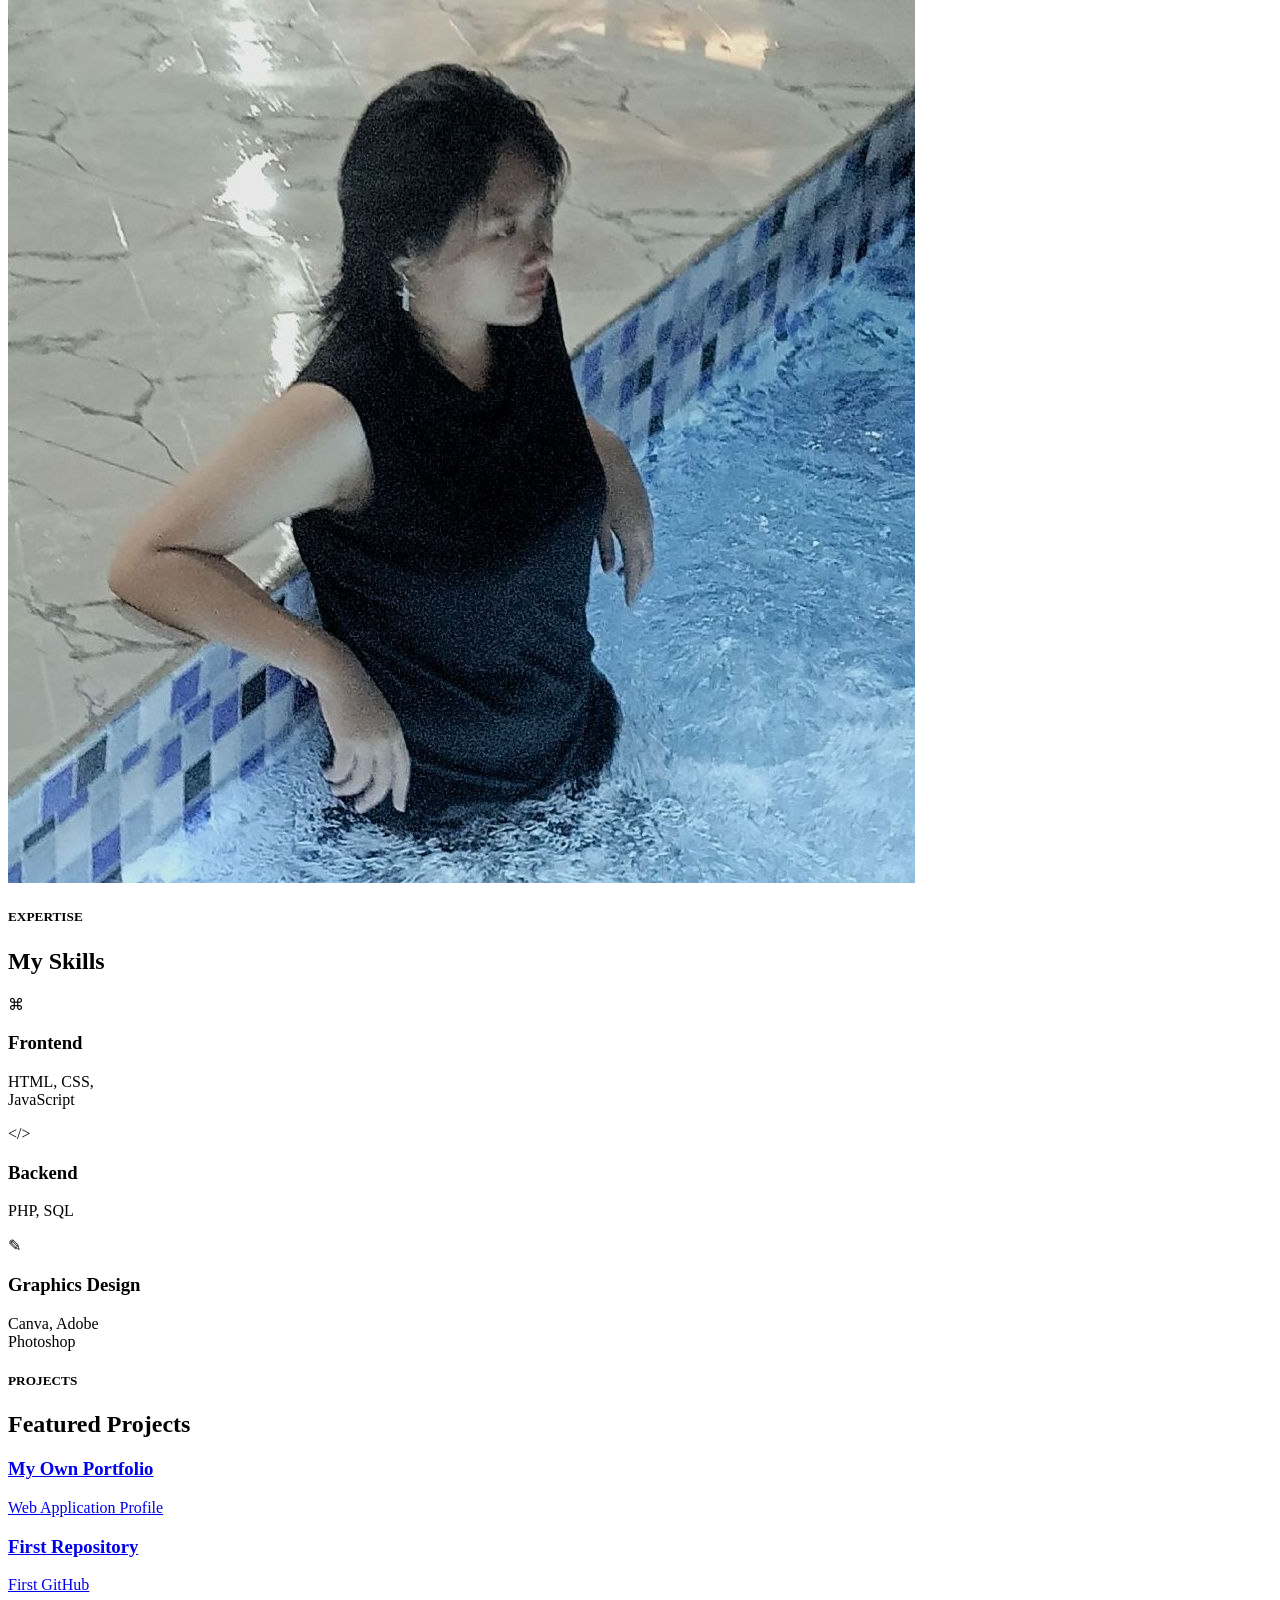
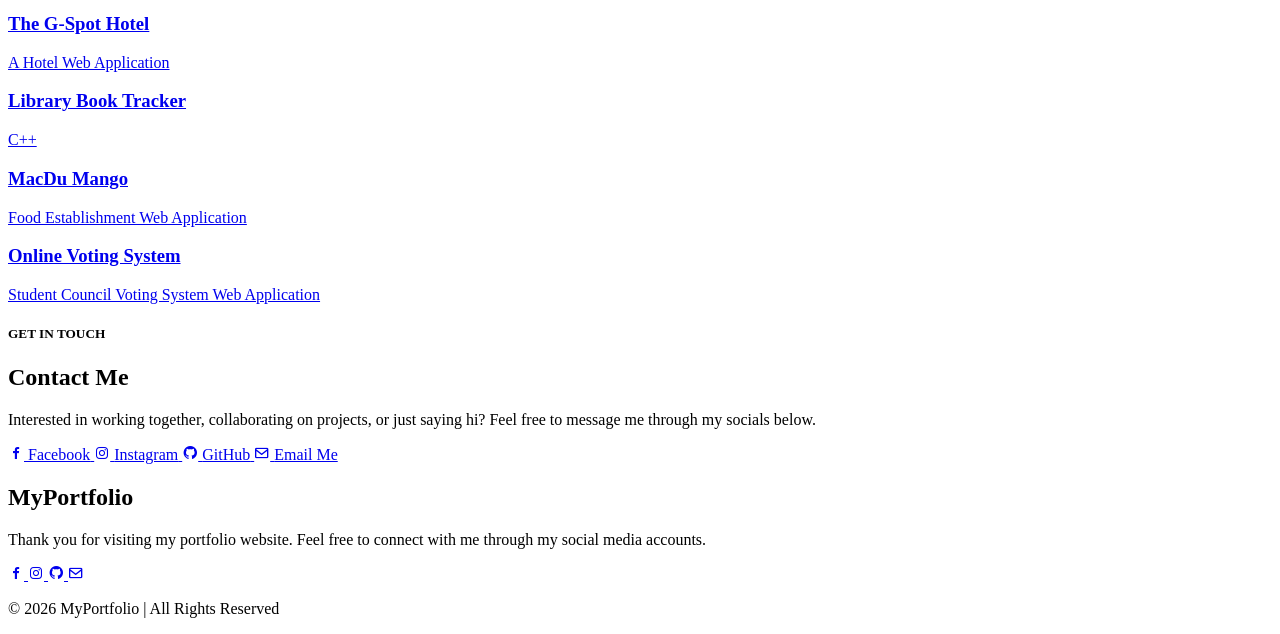
==== commit f81cc3ec: "Add files via upload" ====
--- a/index.html
+++ b/index.html
@@ -94,8 +94,7 @@
       <h2>About me</h2>
 
       <p>
-        I'm a web developer and designer who loves turning ideas into beautiful,
-        functional, and user-friendly websites. I focus on designing and smooth user experiences.
+        I'm a person with a strong passion for web development and design. I’m a web developer and designer who loves turning ideas into beautiful, functional, and user-friendly websites, focusing on creative designs and smooth user experiences. While I have knowledge in both front-end and back-end development, I prefer the design side of coding because it allows me to combine creativity and technology to create modern, responsive, and visually appealing websites that work seamlessly across different devices and browsers.
       </p>
 
       <div class="stats">
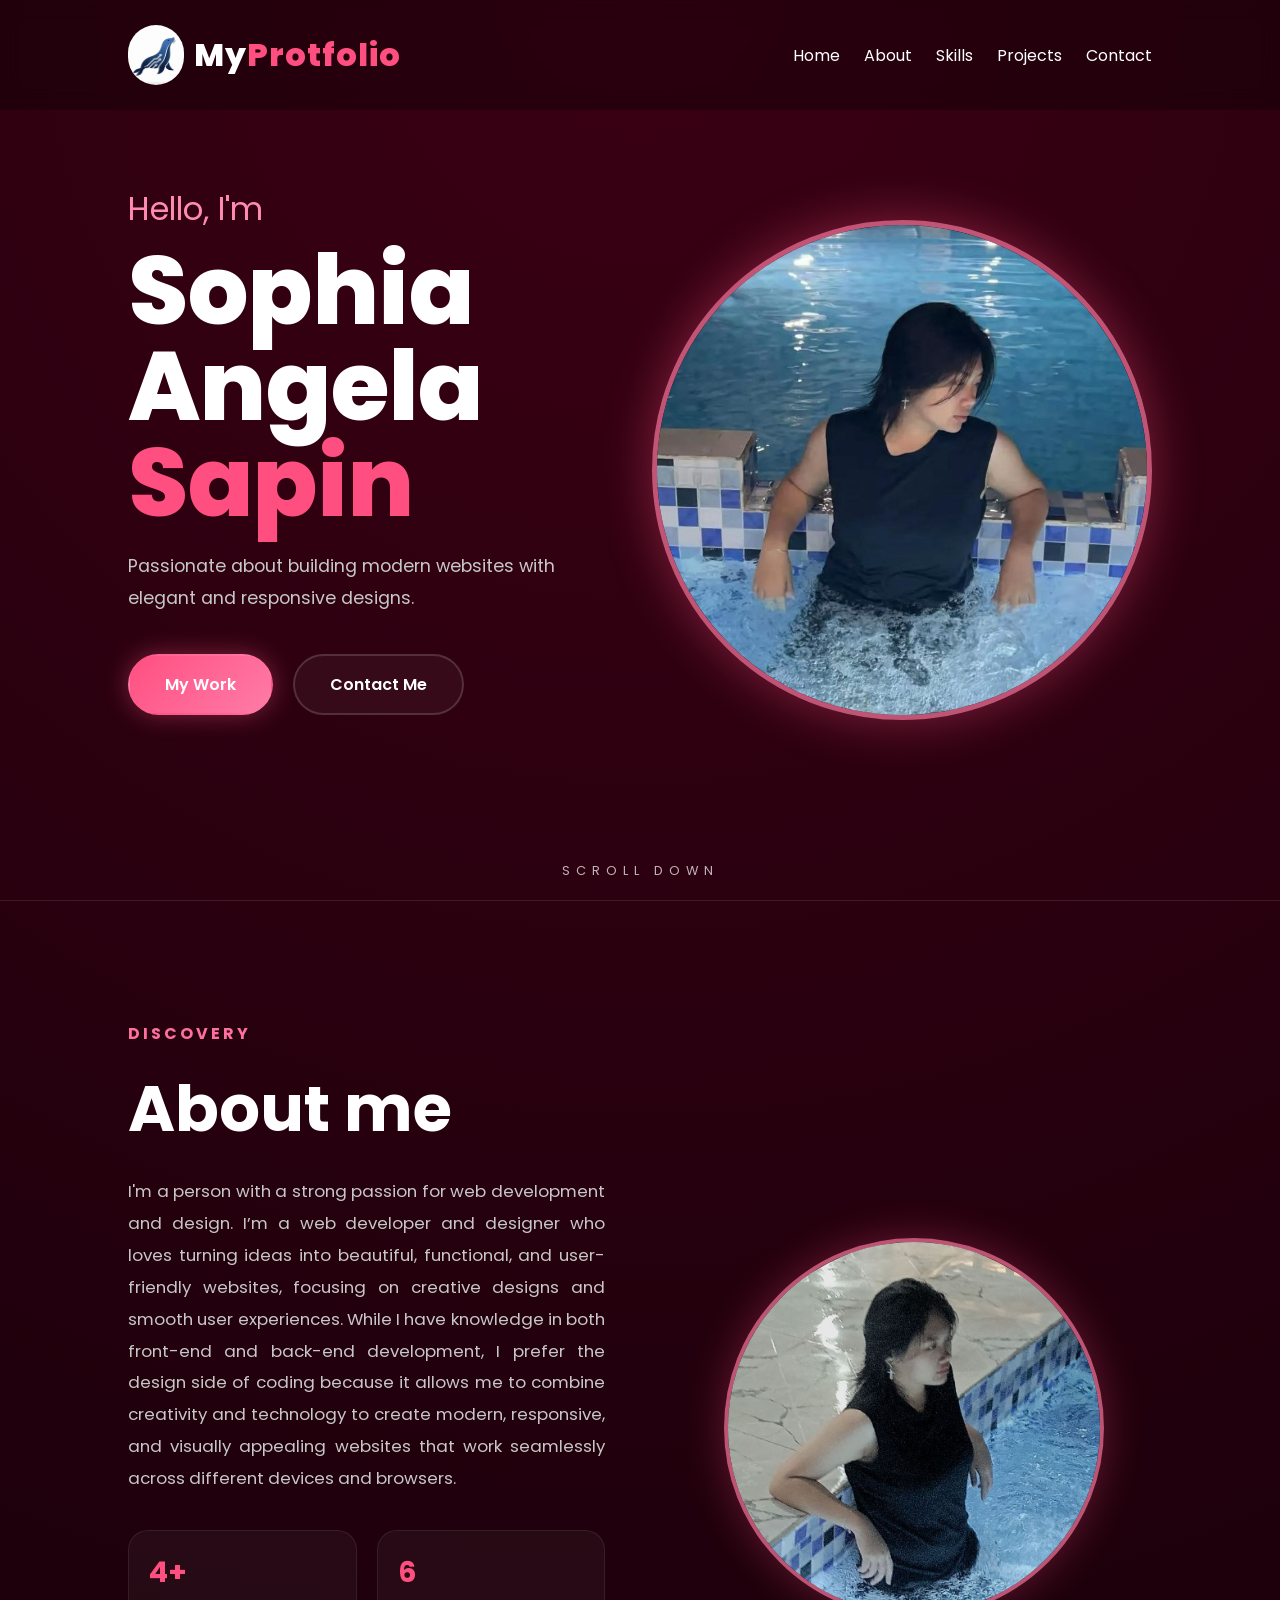
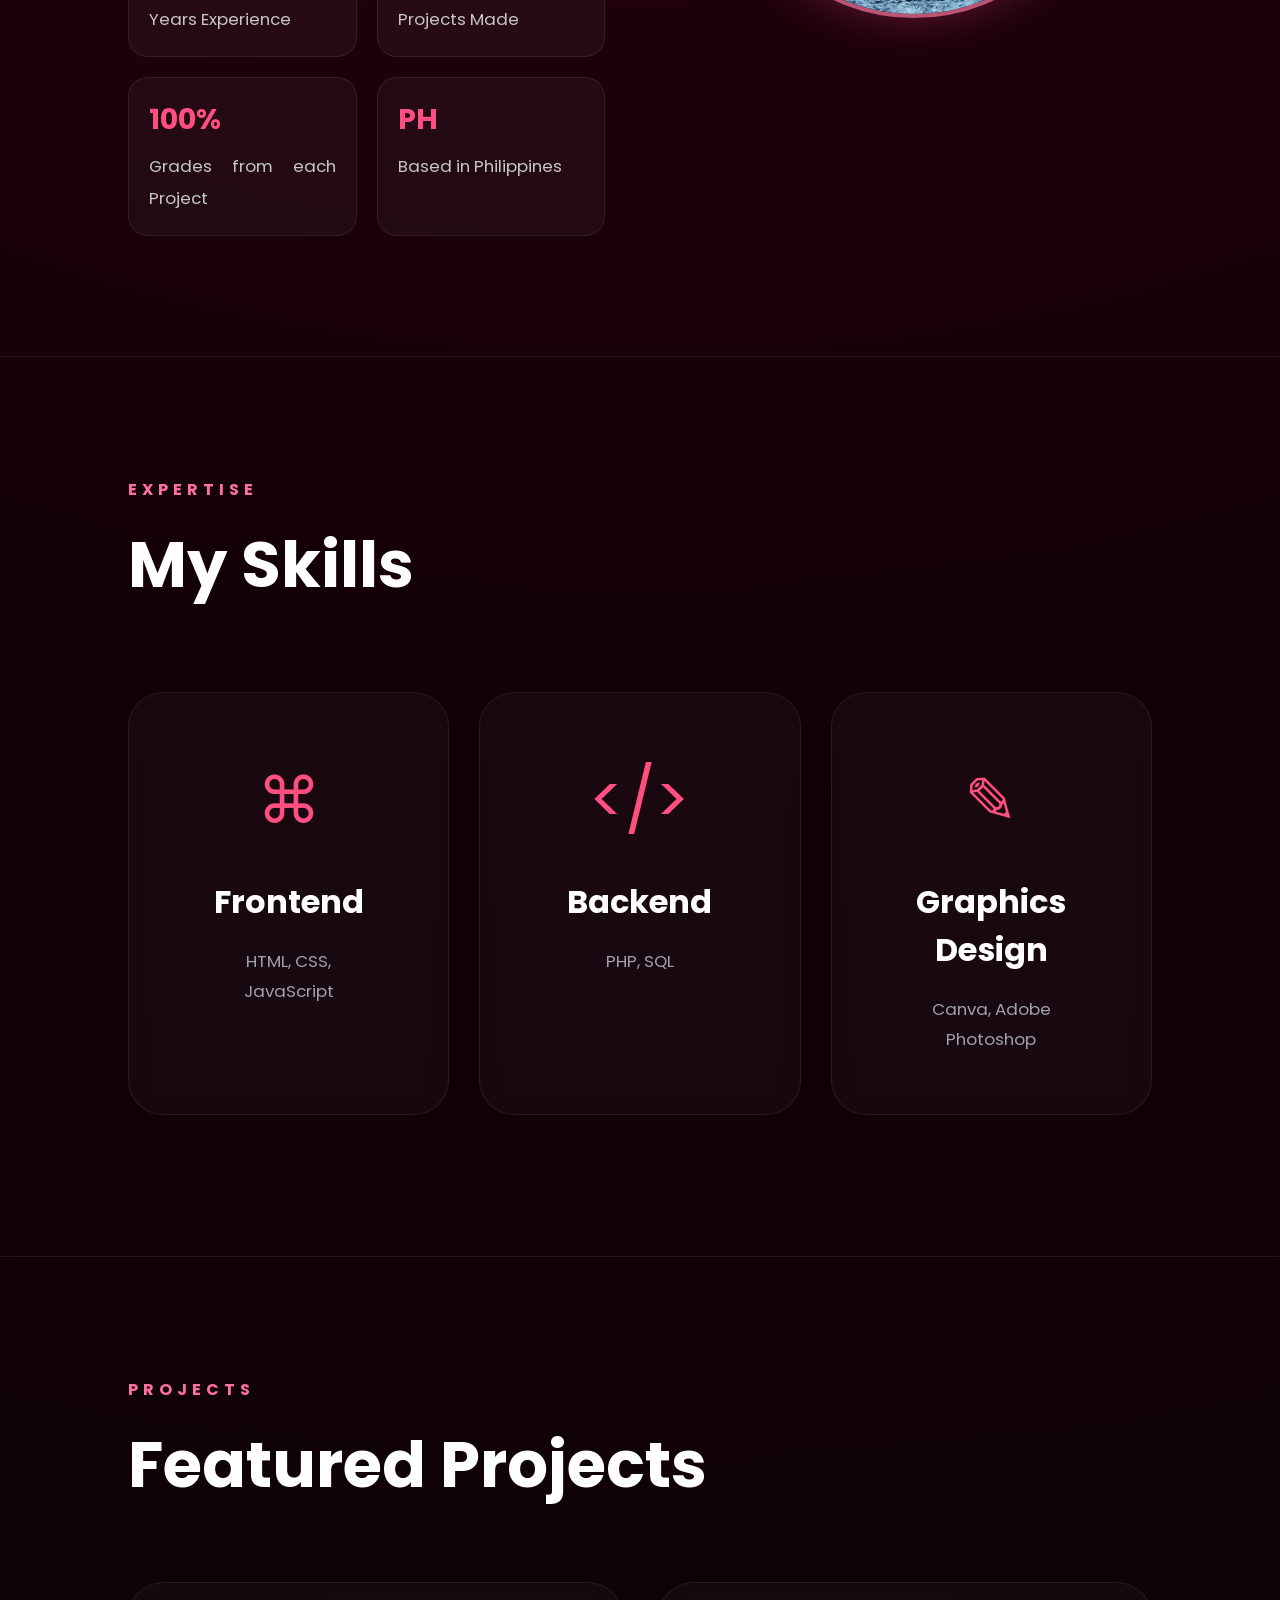
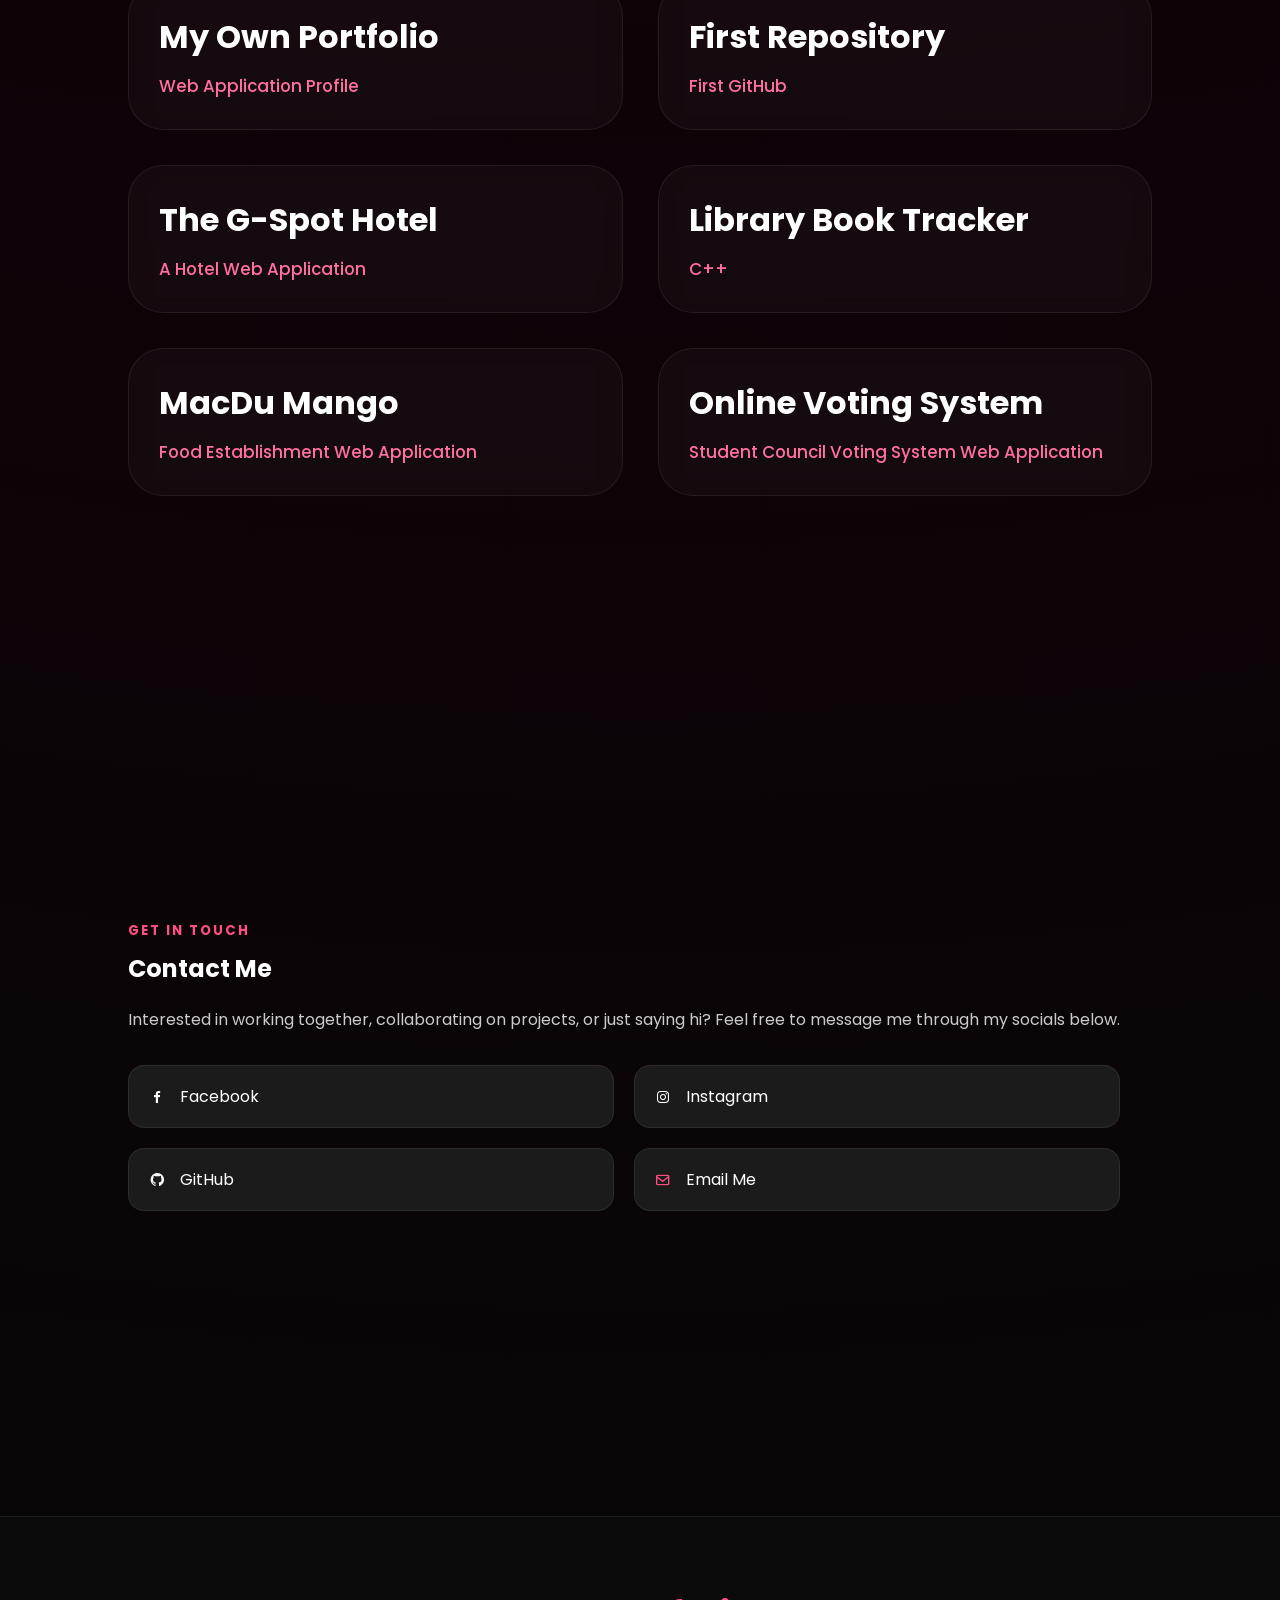
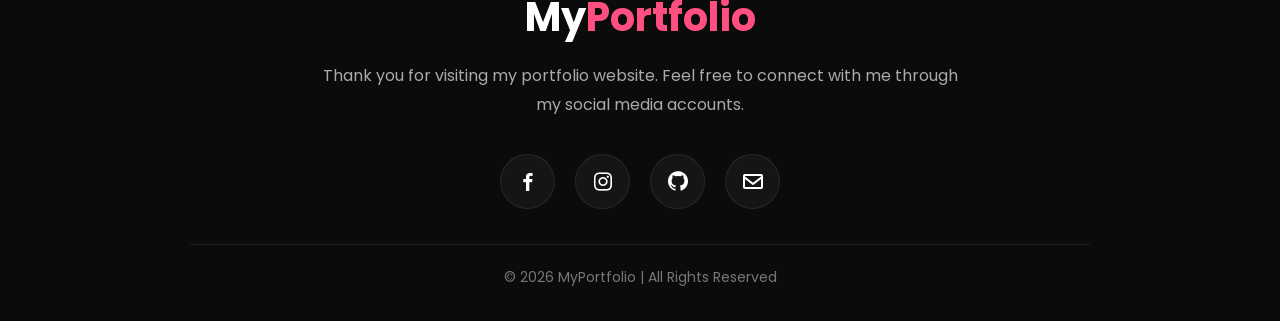
==== commit 253a245e: "Add files via upload" ====
--- a/index.html
+++ b/index.html
@@ -252,7 +252,7 @@
 </section>
 
 <!-- Contact Section -->
-<section id="contact">
+<section class="contact" id="contact">
   <div class="contact-container">
 
     <div class="contact-left">
--- a/css/style.css
+++ b/css/style.css
@@ -0,0 +1,940 @@
+* {
+  margin: 0;
+  padding: 0;
+  box-sizing: border-box;
+  scroll-behavior: smooth;
+}
+
+body {
+  font-family: 'Poppins', sans-serif;
+  background: radial-gradient(circle at top, #3b0014 0%, #120008 45%, #070707 100%);
+  color: white;
+  overflow-x: hidden;
+}
+
+body::before {
+  content: "";
+  position: fixed;
+  width: 100%;
+  height: 100%;
+  background: url('img/Pia.png');
+  opacity: 0.08;
+  pointer-events: none;
+}
+
+/* LOADING SCREEN */
+
+#loader{
+  position: fixed;
+  width: 100%;
+  height: 100vh;
+  background: #050505;
+  display: flex;
+  justify-content: center;
+  align-items: center;
+  z-index: 99999;
+  overflow: hidden;
+  transition: opacity 0.7s ease, visibility 0.7s ease;
+}
+
+.loader-logo{
+  display: flex;
+  flex-direction: column;
+  align-items: center;
+  justify-content: center;
+  gap: 18px;
+  margin-bottom: 35px;
+}
+
+/* Circular Logo */
+
+.loader-logo img{
+  width: 110px;
+  height: 110px;
+  border-radius: 50%;
+  object-fit: cover;
+
+  border: 4px solid #ff4f81;
+
+  box-shadow:
+    0 0 20px rgba(255, 79, 129, 0.5),
+    0 0 50px rgba(255, 79, 129, 0.25);
+
+  animation:
+    floatLogo 2s ease-in-out infinite,
+    pulseGlow 2s infinite;
+}
+
+/* Portfolio Text */
+
+.loader-logo h1{
+  font-size: 48px;
+  font-weight: 700;
+  color: white;
+  letter-spacing: 1px;
+}
+
+.loader-logo h1 span{
+  color: #ff4f81;
+}
+
+/* Floating Animation */
+
+@keyframes floatLogo{
+  0%{
+    transform: translateY(0px);
+  }
+
+  50%{
+    transform: translateY(-10px);
+  }
+
+  100%{
+    transform: translateY(0px);
+  }
+}
+
+/* Glow Pulse */
+
+@keyframes pulseGlow{
+
+  0%{
+    box-shadow:
+      0 0 20px rgba(255, 79, 129, 0.5),
+      0 0 50px rgba(255, 79, 129, 0.2);
+  }
+
+  50%{
+    box-shadow:
+      0 0 35px rgba(255, 79, 129, 0.8),
+      0 0 80px rgba(255, 79, 129, 0.45);
+  }
+
+  100%{
+    box-shadow:
+      0 0 20px rgba(255, 79, 129, 0.5),
+      0 0 50px rgba(255, 79, 129, 0.2);
+  }
+
+}
+
+/* Background Glow */
+#loader::before{
+  content: '';
+  position: absolute;
+  width: 400px;
+  height: 400px;
+  background: rgba(255, 59, 107, 0.15);
+  border-radius: 50%;
+  filter: blur(120px);
+  top: -100px;
+  right: -100px;
+}
+
+#loader::after{
+  content: '';
+  position: absolute;
+  width: 350px;
+  height: 350px;
+  background: rgba(255, 59, 107, 0.1);
+  border-radius: 50%;
+  filter: blur(120px);
+  bottom: -100px;
+  left: -100px;
+}
+
+.loader-content{
+  text-align: center;
+  z-index: 2;
+}
+
+.loader-logo{
+  font-size: 55px;
+  font-weight: 700;
+  margin-bottom: 35px;
+  letter-spacing: 1px;
+}
+
+.loader-logo .white{
+  color: white;
+}
+
+.loader-logo .pink{
+  color: #ff4f81;
+}
+
+/* Loading Bar */
+
+.loading-bar{
+  width: 280px;
+  height: 10px;
+  background: #1b1b1b;
+  border-radius: 20px;
+  overflow: hidden;
+  margin: auto;
+  margin-bottom: 20px;
+  border: 1px solid rgba(255,255,255,0.08);
+}
+
+.loading-fill{
+  height: 100%;
+  width: 0%;
+  background: linear-gradient(
+    90deg,
+    #ff2f6d,
+    #ff5b8f
+  );
+  border-radius: 20px;
+  animation: loading 2.2s ease forwards;
+  box-shadow: 0 0 15px rgba(255, 79, 129, 0.6);
+}
+
+.loader-content p{
+  color: #aaa;
+  font-size: 15px;
+  letter-spacing: 1px;
+}
+
+/* Animation */
+
+@keyframes loading{
+  from{
+    width: 0%;
+  }
+  to{
+    width: 100%;
+  }
+}
+
+/* Hide Loader */
+
+.loader-hidden{
+  opacity: 0;
+  visibility: hidden;
+}
+
+header {
+  width: 100%;
+  padding: 25px 10%;
+  display: flex;
+  justify-content: space-between;
+  align-items: center;
+  position: fixed;
+  top: 0;
+  left: 0;
+  z-index: 1000;
+  backdrop-filter: blur(10px);
+  background: rgba(10, 0, 5, 0.35);
+}
+
+.logo {
+  font-size: 2rem;
+  font-weight: 800;
+  letter-spacing: 1px;
+  display: flex;
+  align-items: center;
+  text-decoration: none;
+  margin-right: 40px;
+}
+
+.logo img {
+  border-radius: 100px;
+  height: 60px;
+  margin-right: 10px;
+}
+
+.logo p {
+  color:#ffffff;
+}
+
+.logo span {
+  color: #ff4f81;
+}
+
+
+    /* NAVIGATION SECTION */
+
+nav a {
+  position: relative;
+  color: white;
+  text-decoration: none;
+  margin-left: 20px;
+  transition: 0.3s;
+}
+
+nav a:hover,
+nav a.active {
+  color: #ff4f81;
+}
+
+nav a:hover::after,
+nav a.active::after {
+  content: "";
+  position: absolute;
+  width: 100%;
+  height: 2px;
+  background: #ff4f81;
+  left: 0;
+  bottom: -6px;
+}
+
+section {
+  min-height: 100vh;
+  padding: 120px 10%;
+}
+
+
+    /* HERO SECTION */
+
+.hero {
+  display: flex;
+  justify-content: space-between;
+  align-items: center;
+  gap: 50px;
+}
+
+.hero-text {
+  flex: 1;
+}
+
+.hero-text h4 {
+  font-size: 2rem;
+  color: #ff8bb1;
+  margin-bottom: 10px;
+  font-weight: 400;
+}
+
+.hero-text h1 {
+  font-size: 6rem;
+  line-height: 1;
+  font-weight: 800;
+  margin-bottom: 15px;
+}
+
+.hero-text h1 span {
+  display: block;
+  color: #ff4f81;
+}
+
+.hero-text p {
+  max-width: 550px;
+  color: #c7c7c7;
+  font-size: 1.1rem;
+  line-height: 1.8;
+  margin-top: 20px;
+}
+
+.buttons {
+  margin-top: 40px;
+  display: flex;
+  gap: 20px;
+  flex-wrap: wrap;
+}
+
+.btn {
+  padding: 16px 35px;
+  border-radius: 50px;
+  text-decoration: none;
+  font-weight: 600;
+  transition: 0.3s ease;
+  border: 2px solid transparent;
+}
+
+.primary-btn {
+  background: linear-gradient(135deg, #ff4f81, #ff7ca8);
+  color: white;
+  box-shadow: 0 0 25px rgba(255, 79, 129, 0.4);
+}
+
+.primary-btn:hover {
+  transform: translateY(-4px);
+  box-shadow: 0 0 40px rgba(255, 79, 129, 0.7);
+}
+
+.secondary-btn {
+  border: 2px solid rgba(255,255,255,0.15);
+  color: white;
+  background: rgba(255,255,255,0.04);
+}
+
+.secondary-btn:hover {
+  background: rgba(255,255,255,0.1);
+  transform: translateY(-4px);
+}
+
+.hero-image {
+  flex: 1;
+  display: flex;
+  justify-content: center;
+  align-items: center;
+  position: relative;
+  margin-top: 40px;
+}
+
+.circle-image {
+  width: 500px;
+  height: 500px;
+  border-radius: 50%;
+  overflow: hidden;
+  border: 5px solid rgba(255, 120, 160, 0.7);
+  box-shadow: 0 0 50px rgba(255, 79, 129, 0.4);
+  position: relative;
+  animation: float 4s ease-in-out infinite;
+}
+
+.circle-image img {
+  width: 100%;
+  height: 100%;
+  object-fit: cover;
+}
+
+@keyframes float {
+  0% {
+    transform: translateY(0px);
+  }
+  50% {
+    transform: translateY(-15px);
+  }
+  100% {
+    transform: translateY(0px);
+  }
+}
+
+.scroll-text {
+  position: absolute;
+  bottom: 20px;
+  left: 50%;
+  transform: translateX(-50%);
+  
+  font-size: 0.8rem;
+  letter-spacing: 6px;
+  color: #fff;
+  opacity: 0.7;
+
+  z-index: 2;
+}
+
+@media (max-width: 768px) {
+
+  .hero-image {
+    display: flex;
+    flex-direction: column;
+    align-items: center;
+  }
+
+  .scroll-text {
+    position: static;
+    transform: none;
+
+    margin-top: 15px;
+
+    display: block;
+    text-align: center;
+
+    font-size: 0.7rem;
+    letter-spacing: 4px;
+  }
+
+}
+
+    /* ABOUT SECTION */
+
+.about {
+display: flex;
+justify-content: space-between;
+align-items: center;
+gap: 70px;
+border-top: 1px solid rgba(255,255,255,0.1);
+}
+
+.about-text {
+flex: 1;
+}
+
+.about-text p {
+  font-size: 16px;
+  line-height: 1.8;
+  color: #fff;
+  text-align: justify;
+}
+
+.about-text h5 {
+color: #ff6f9f;
+letter-spacing: 3px;
+margin-bottom: 15px;
+font-size: 1rem;
+}
+
+.about-text h2 {
+font-size: 4rem;
+margin-bottom: 20px;
+}
+
+.about-text p {
+color: #c7c7c7;
+line-height: 1.9;
+font-size: 1.05rem;
+max-width: 600px;
+}
+
+.stats {
+margin-top: 35px;
+display: grid;
+grid-template-columns: repeat(2, 1fr);
+gap: 20px;
+}
+
+.stat-box {
+background: rgba(255,255,255,0.04);
+padding: 20px;
+border-radius: 20px;
+border: 1px solid rgba(255,255,255,0.08);
+transition: 0.3s ease;
+}
+
+.stat-box:hover {
+transform: translateY(-5px);
+border-color: rgba(255, 79, 129, 0.5);
+}
+
+.stat-box h3 {
+color: #ff4f81;
+margin-bottom: 10px;
+font-size: 1.8rem;
+}
+
+.about-image {
+flex: 1;
+display: flex;
+justify-content: center;
+}
+
+.about-image img {
+width: 380px;
+height: 380px;
+object-fit: cover;
+border-radius: 50%;
+border: 4px solid rgba(255, 120, 160, 0.7);
+box-shadow: 0 0 40px rgba(255, 79, 129, 0.3);
+}
+
+/* =========================
+   TABLET RESPONSIVE
+========================= */
+
+@media (max-width: 1100px) {
+
+  section {
+    padding: 140px 7% 80px;
+  }
+
+  .hero,
+  .about,
+  .contact-container {
+    flex-direction: column;
+    text-align: center;
+  }
+
+  .hero-text,
+  .about-text,
+  .contact-left,
+  .contact-right {
+    width: 100%;
+  }
+
+  .hero-text p,
+  .about-text p {
+    margin: auto;
+  }
+
+  .buttons {
+    justify-content: center;
+  }
+
+  .hero-text h1 {
+    font-size: 4.2rem;
+  }
+
+  .circle-image {
+    width: 420px;
+    height: 420px;
+  }
+}
+
+/* =========================
+   MOBILE RESPONSIVE
+========================= */
+
+@media (max-width: 768px) {
+
+  header {
+    padding: 18px 5%;
+    flex-direction: column;
+    gap: 15px;
+  }
+
+  nav {
+    display: flex;
+    flex-wrap: wrap;
+    justify-content: center;
+    gap: 12px;
+  }
+
+  nav a {
+    margin: 0;
+    font-size: 15px;
+  }
+
+  section {
+    padding: 180px 5% 80px;
+  }
+
+  .logo {
+    margin-right: 0;
+    font-size: 1.7rem;
+  }
+
+  .logo img {
+    height: 50px;
+  }
+}
+
+
+/* =========================
+   EXTRA SMALL PHONES
+========================= */
+
+@media (max-width: 480px) {
+
+  .hero-text h1 {
+    font-size: 2.3rem;
+  }
+
+  .hero-text h4 {
+    font-size: 1rem;
+  }
+
+  .circle-image {
+    width: 230px;
+    height: 230px;
+  }
+
+  .btn {
+    width: 100%;
+  }
+
+  .project-card,
+  .skill-card {
+    border-radius: 25px;
+  }
+
+  .footer-content h2 {
+    font-size: 2rem;
+  }
+}
+
+
+/* SKILL SECTION */
+
+.skills-section {
+  min-height: 100vh;
+  padding: 120px 10%;
+  background: transparent;
+  border-top: 1px solid rgba(255,255,255,0.08);
+}
+
+.skills-header h5 {
+  color: #ff6f9f;
+  letter-spacing: 5px;
+  font-size: 1rem;
+  margin-bottom: 15px;
+}
+
+.skills-header h2 {
+  font-size: 4rem;
+  margin-bottom: 80px;
+  font-weight: 700;
+}
+
+.skills-container {
+  display: grid;
+  grid-template-columns: repeat(auto-fit, minmax(260px, 1fr));
+  gap: 30px;
+}
+
+.skill-card {
+  background: rgba(255,255,255,0.03);
+  border: 1px solid rgba(255,255,255,0.08);
+  border-radius: 35px;
+  padding: 60px 35px;
+  text-align: center;
+  backdrop-filter: blur(10px);
+  transition: 0.3s ease;
+}
+
+.skill-card:hover {
+  transform: translateY(-10px);
+  border-color: #ff4f81;
+  box-shadow: 0 0 30px rgba(255, 79, 129, 0.25);
+}
+
+.skill-icon {
+  font-size: 4rem;
+  color: #ff4f81;
+  margin-bottom: 30px;
+}
+
+.skill-card h3 {
+  font-size: 2rem;
+  margin-bottom: 20px;
+}
+
+.skill-card p {
+  color: #a1a1aa;
+  line-height: 1.8;
+  font-size: 1.05rem;
+}
+
+
+/* PROJECT SECTION */
+
+.projects-section {
+  min-height: 100vh;
+  padding: 120px 10%;
+  border-top: 1px solid rgba(255,255,255,0.08);
+  background: transparent;
+}
+
+.projects-header h5 {
+  color: #ff6f9f;
+  letter-spacing: 5px;
+  font-size: 1rem;
+  margin-bottom: 15px;
+}
+
+.projects-header h2 {
+  font-size: 4rem;
+  margin-bottom: 70px;
+  font-weight: 700;
+}
+
+.projects-container {
+  display: grid;
+  grid-template-columns: repeat(auto-fit, minmax(320px, 1fr));
+  gap: 35px;
+}
+
+.project-card {
+  background: rgba(255,255,255,0.03);
+  border: 1px solid rgba(255,255,255,0.08);
+  border-radius: 35px;
+  overflow: hidden;
+  transition: 0.3s ease;
+  backdrop-filter: blur(10px);
+}
+
+.project-card:hover {
+  transform: translateY(-10px);
+  border-color: #ff4f81;
+  box-shadow: 0 0 30px rgba(255, 79, 129, 0.25);
+}
+
+.project-content {
+  padding: 30px;
+}
+
+.project-content h3 {
+  font-size: 2rem;
+  margin-bottom: 12px;
+}
+
+.project-content p {
+  color: #ff6f9f;
+  font-size: 1.05rem;
+  font-weight: 500;
+}
+
+.project-link {
+  text-decoration: none;
+  color: white;
+  display: block;
+}
+
+/* CONTACT SECTION */
+
+.contact {
+display: flex;
+justify-content: space-between;
+align-items: center;
+gap: 70px;
+border-top: 1px solid rgba(255,255,255,0.1);
+}
+
+#contact {
+  min-height: 100vh;
+  padding: 120px 10%;
+  border-top: 1px solid #ffffff00;
+  background: transparent;
+  color: white;
+}
+
+.contact-container {
+  display: flex;
+  justify-content: space-between;
+  align-items: center;
+  gap: 50px;
+  flex-wrap: wrap;
+}
+
+.contact-left,
+.contact-right {
+  flex: 1;
+  min-width: 320px;
+}
+
+.contact-left h5 {
+  color: #ff4f81;
+  letter-spacing: 2px;
+  margin-bottom: 10px;
+}
+
+.contact-left p {
+  margin: 20px 0 30px;
+  line-height: 1.8;
+  color: #ccc;
+}
+
+.social-links {
+  display: grid;
+  grid-template-columns: repeat(2, 1fr);
+  gap: 20px;
+}
+
+.social-card {
+  display: flex;
+  align-items: center;
+  gap: 15px;
+  padding: 18px 20px;
+  background: #1b1b1b;
+  border: 1px solid rgba(255,255,255,0.08);
+  border-radius: 16px;
+  text-decoration: none;
+  color: white;
+  transition: 0.3s ease;
+  position: relative;
+  overflow: hidden;
+}
+
+.social-card::before {
+  content: "";
+  position: absolute;
+  width: 100%;
+  height: 100%;
+  background: linear-gradient(45deg, transparent, rgba(255,255,255,0.08), transparent);
+  top: 0;
+  left: -100%;
+  transition: 0.5s;
+}
+
+.social-card:hover::before {
+  left: 100%;
+}
+
+.social-card:hover {
+  transform: translateY(-8px) scale(1.03);
+  border-color: #ff4f81;
+  box-shadow: 0 0 20px rgba(255, 59, 59, 0.35);
+}
+
+.social-card i {
+  color: #ffffff;
+}
+
+.email i {
+  color: #ff4f81;
+}
+
+
+/* FOOTER SECTION */
+footer{
+  width: 100%;
+  background: #0b0b0b;
+  padding: 70px 20px 30px;
+  border-top: 1px solid rgba(255,255,255,0.08);
+  display: flex;
+  justify-content: center;
+  align-items: center;
+}
+
+.footer-content{
+  width: 100%;
+  max-width: 900px;
+  text-align: center;
+}
+
+.footer-content h2{
+  font-size: 40px;
+  color: white;
+  margin-bottom: 15px;
+}
+
+.footer-content h2 span{
+  color: #ff4f81;
+}
+
+.footer-content p{
+  color: #aaa;
+  line-height: 1.8;
+  max-width: 650px;
+  margin: auto;
+}
+
+/* Social Icons */
+
+.footer-socials{
+  display: flex;
+  justify-content: center;
+  align-items: center;
+  gap: 20px;
+  margin: 35px 0;
+}
+
+.footer-socials a{
+  width: 55px;
+  height: 55px;
+  display: flex;
+  justify-content: center;
+  align-items: center;
+
+  background: #151515;
+  border-radius: 50%;
+  color: white;
+  text-decoration: none;
+  font-size: 24px;
+
+  border: 1px solid rgba(255,255,255,0.08);
+
+  transition: 0.3s ease;
+}
+
+.footer-socials a:hover{
+  background: #ff4f81;
+  transform: translateY(-6px) scale(1.08);
+
+  box-shadow:
+    0 0 20px rgba(255,79,129,0.4),
+    0 0 50px rgba(255,79,129,0.2);
+}
+
+/* Bottom Text */
+
+.footer-bottom{
+  margin-top: 20px;
+  padding-top: 20px;
+  border-top: 1px solid rgba(255,255,255,0.08);
+}
+
+.footer-bottom p{
+  color: #777;
+  font-size: 14px;
+}
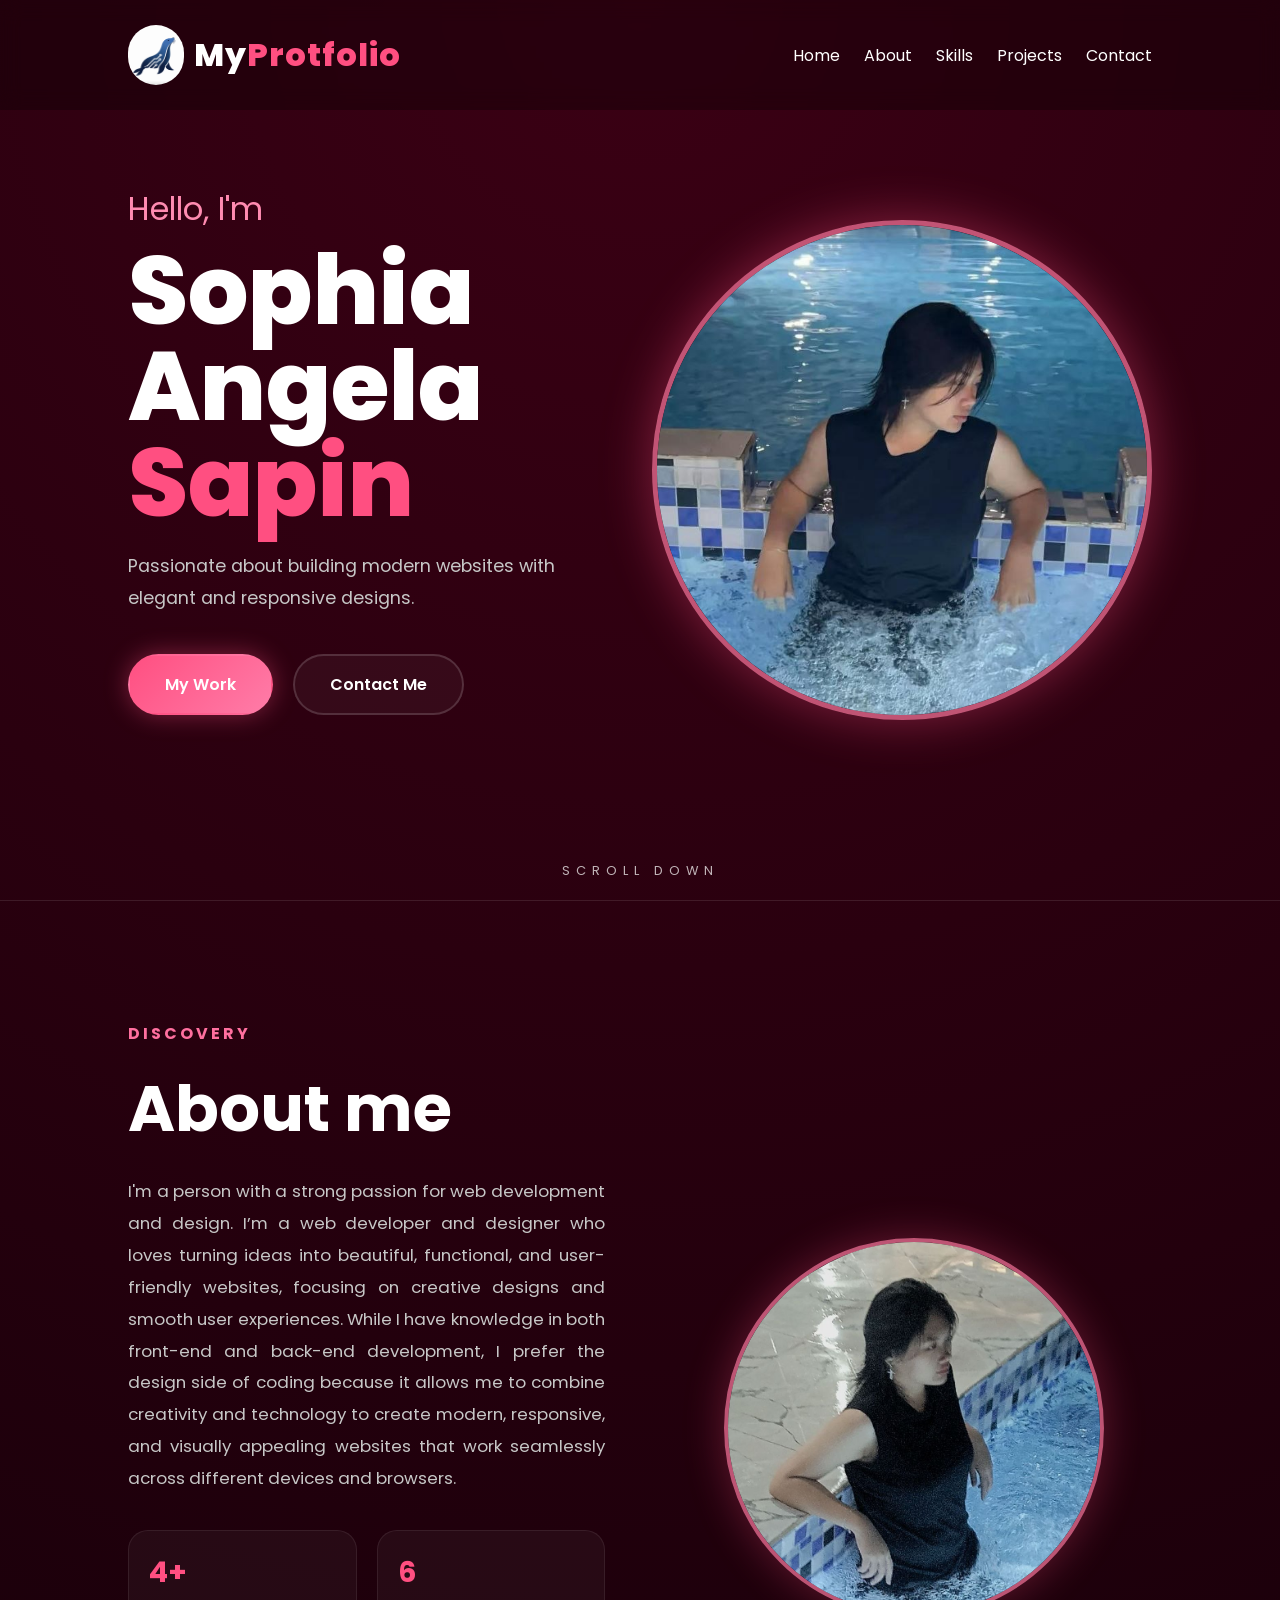
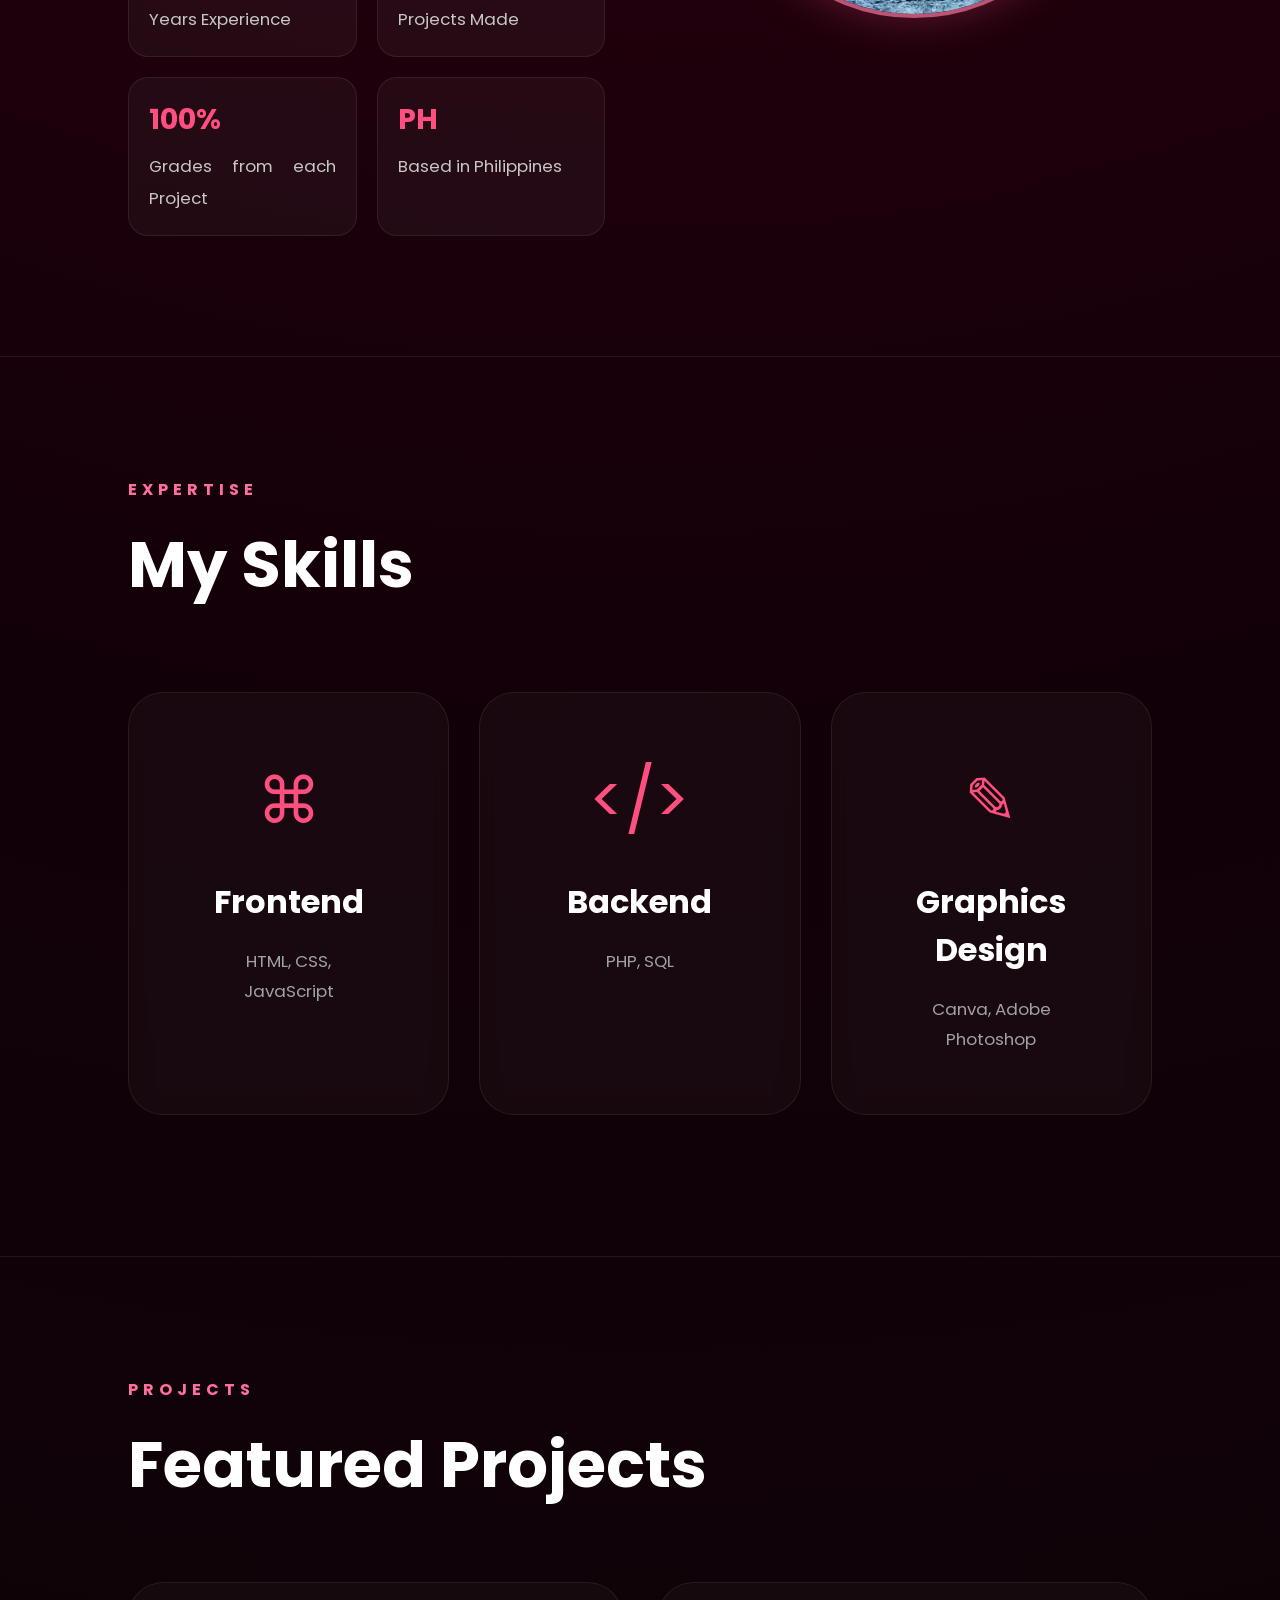
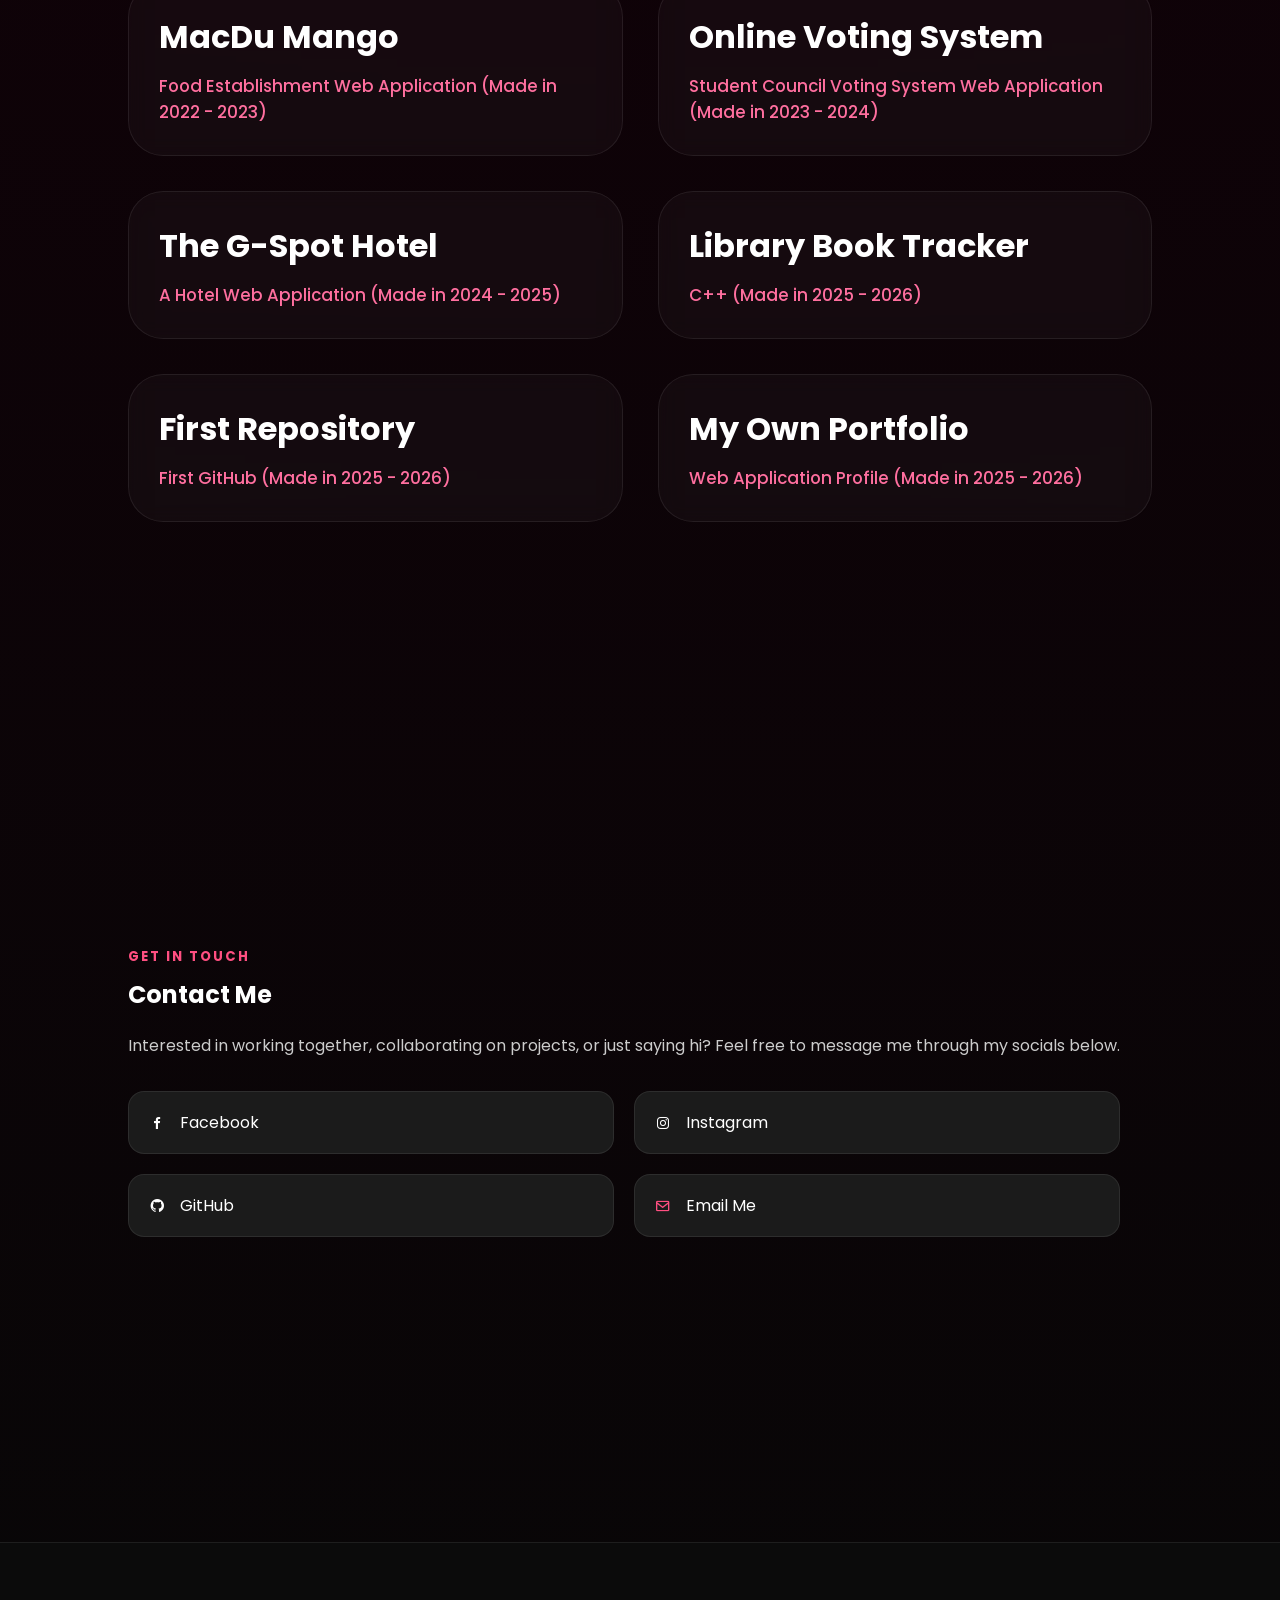
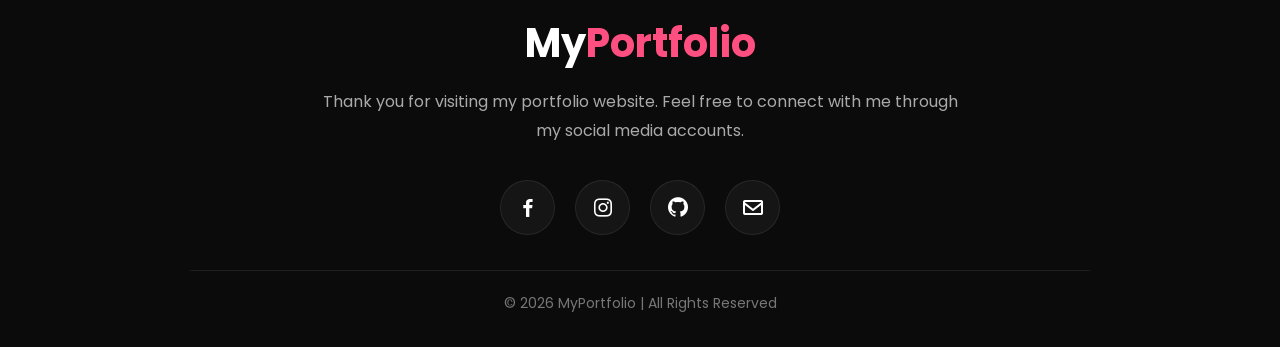
==== commit ef47be86: "Add files via upload" ====
--- a/index.html
+++ b/index.html
@@ -167,83 +167,84 @@
 
   <div class="projects-container">
 
+    <a href="https://angelasapin.github.io/MacDuMango/index.html" target="_blank" class="project-link">
+
+    <div class="project-card">
+
+      <div class="project-content">
+        <h3>MacDu Mango</h3>
+        <p>Food Establishment Web Application (Made in 2022 - 2023)</p>
+      </div>
+
+    </div>
+
+  </a>
+
+  <a href="https://github.com/MarkMallari16/Online-Voting-System-Version-2?fbclid=IwY2xjawR5XwhleHRuA2FlbQIxMABicmlkETFaWjQ3UHRtOGpsVmtSWFlWc3J0YwZhcHBfaWQQMjIyMDM5MTc4ODIwMDg5MgABHgjD1Mr3AZAHhNXva57dLrIXo2oCKYPw8mKQVVTzubfyDAF2IgVkr0AxXSlP_aem_ZgRYps3EvR1Ecwj4TVdcmg" target="_blank" class="project-link">
+
+    <div class="project-card">
+
+      <div class="project-content">
+        <h3>Online Voting System</h3>
+        <p>Student Council Voting System Web Application (Made in 2023 - 2024)</p>
+      </div>
+
+    </div>
+
+  </a>
+
+    <a href="https://theaangel.github.io/GspotHotelWebsite/" target="_blank" class="project-link">
+
+    <div class="project-card">
+
+      <div class="project-content">
+        <h3>The G-Spot Hotel</h3>
+        <p>A Hotel Web Application (Made in 2024 - 2025)</p>
+      </div>
+
+    </div>
+
+  </a>
+
+  <a href="https://github.com/AngelaSapin/LibraryBookTracker" target="_blank" class="project-link">
+
+    <div class="project-card">
+
+      <div class="project-content">
+        <h3>Library Book Tracker</h3>
+        <p>C++ (Made in 2025 - 2026)</p>
+      </div>
+
+    </div>
+
+  </a>
+
+  <a href="https://github.com/AngelaSapin/my-first-repo" target="_blank" class="project-link">
+
+    <div class="project-card">
+
+      <div class="project-content">
+        <h3>First Repository</h3>
+        <p>First GitHub (Made in 2025 - 2026)</p>
+      </div>
+
+    </div>
+
+  </a>
+
   <a href="https://angelasapin.github.io/My-Portfolio/index.html" target="_blank" class="project-link">
 
     <div class="project-card">
 
       <div class="project-content">
         <h3>My Own Portfolio</h3>
-        <p>Web Application Profile</p>
-      </div>
-
-    </div>
-
-  </a>
-
-  <a href="https://github.com/AngelaSapin/my-first-repo" target="_blank" class="project-link">
-
-    <div class="project-card">
-
-      <div class="project-content">
-        <h3>First Repository</h3>
-        <p>First GitHub</p>
-      </div>
-
-    </div>
-
-  </a>
-  
-  <a href="https://theaangel.github.io/GspotHotelWebsite/" target="_blank" class="project-link">
-
-    <div class="project-card">
-
-      <div class="project-content">
-        <h3>The G-Spot Hotel</h3>
-        <p>A Hotel Web Application</p>
-      </div>
-
-    </div>
-
-  </a>
-
-  <a href="https://github.com/AngelaSapin/LibraryBookTracker" target="_blank" class="project-link">
-
-    <div class="project-card">
-
-      <div class="project-content">
-        <h3>Library Book Tracker</h3>
-        <p>C++</p>
-      </div>
-
-    </div>
-
-  </a>
-
-  <a href="https://angelasapin.github.io/MacDuMango/index.html" target="_blank" class="project-link">
-
-    <div class="project-card">
-
-      <div class="project-content">
-        <h3>MacDu Mango</h3>
-        <p>Food Establishment Web Application</p>
-      </div>
-
-    </div>
-
-  </a>
-
-  <a href="https://github.com/MarkMallari16/Online-Voting-System-Version-2?fbclid=IwY2xjawR5XwhleHRuA2FlbQIxMABicmlkETFaWjQ3UHRtOGpsVmtSWFlWc3J0YwZhcHBfaWQQMjIyMDM5MTc4ODIwMDg5MgABHgjD1Mr3AZAHhNXva57dLrIXo2oCKYPw8mKQVVTzubfyDAF2IgVkr0AxXSlP_aem_ZgRYps3EvR1Ecwj4TVdcmg" target="_blank" class="project-link">
-
-    <div class="project-card">
-
-      <div class="project-content">
-        <h3>Online Voting System</h3>
-        <p>Student Council Voting System Web Application</p>
-      </div>
-
-    </div>
-
-  </a>
+        <p>Web Application Profile (Made in 2025 - 2026)</p>
+      </div>
+
+    </div>
+
+  </a>
+
 
 </div>
 
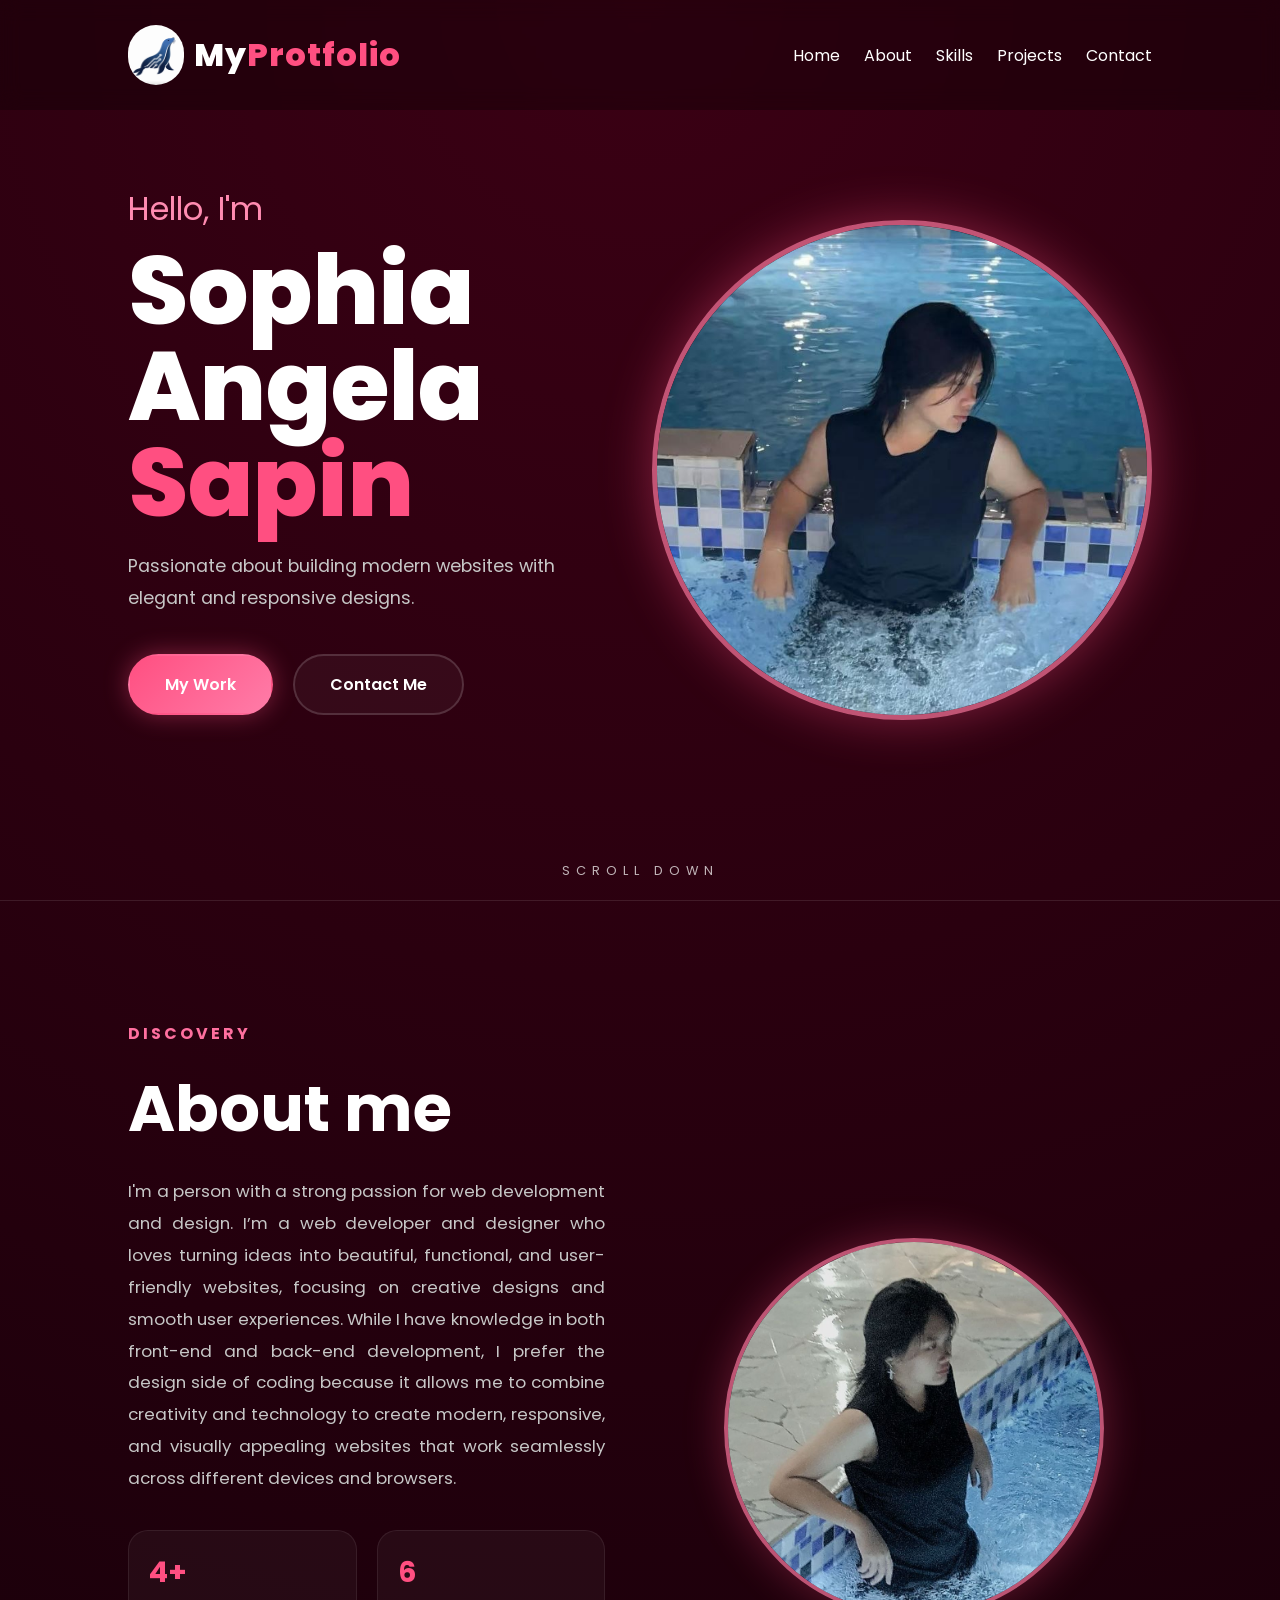
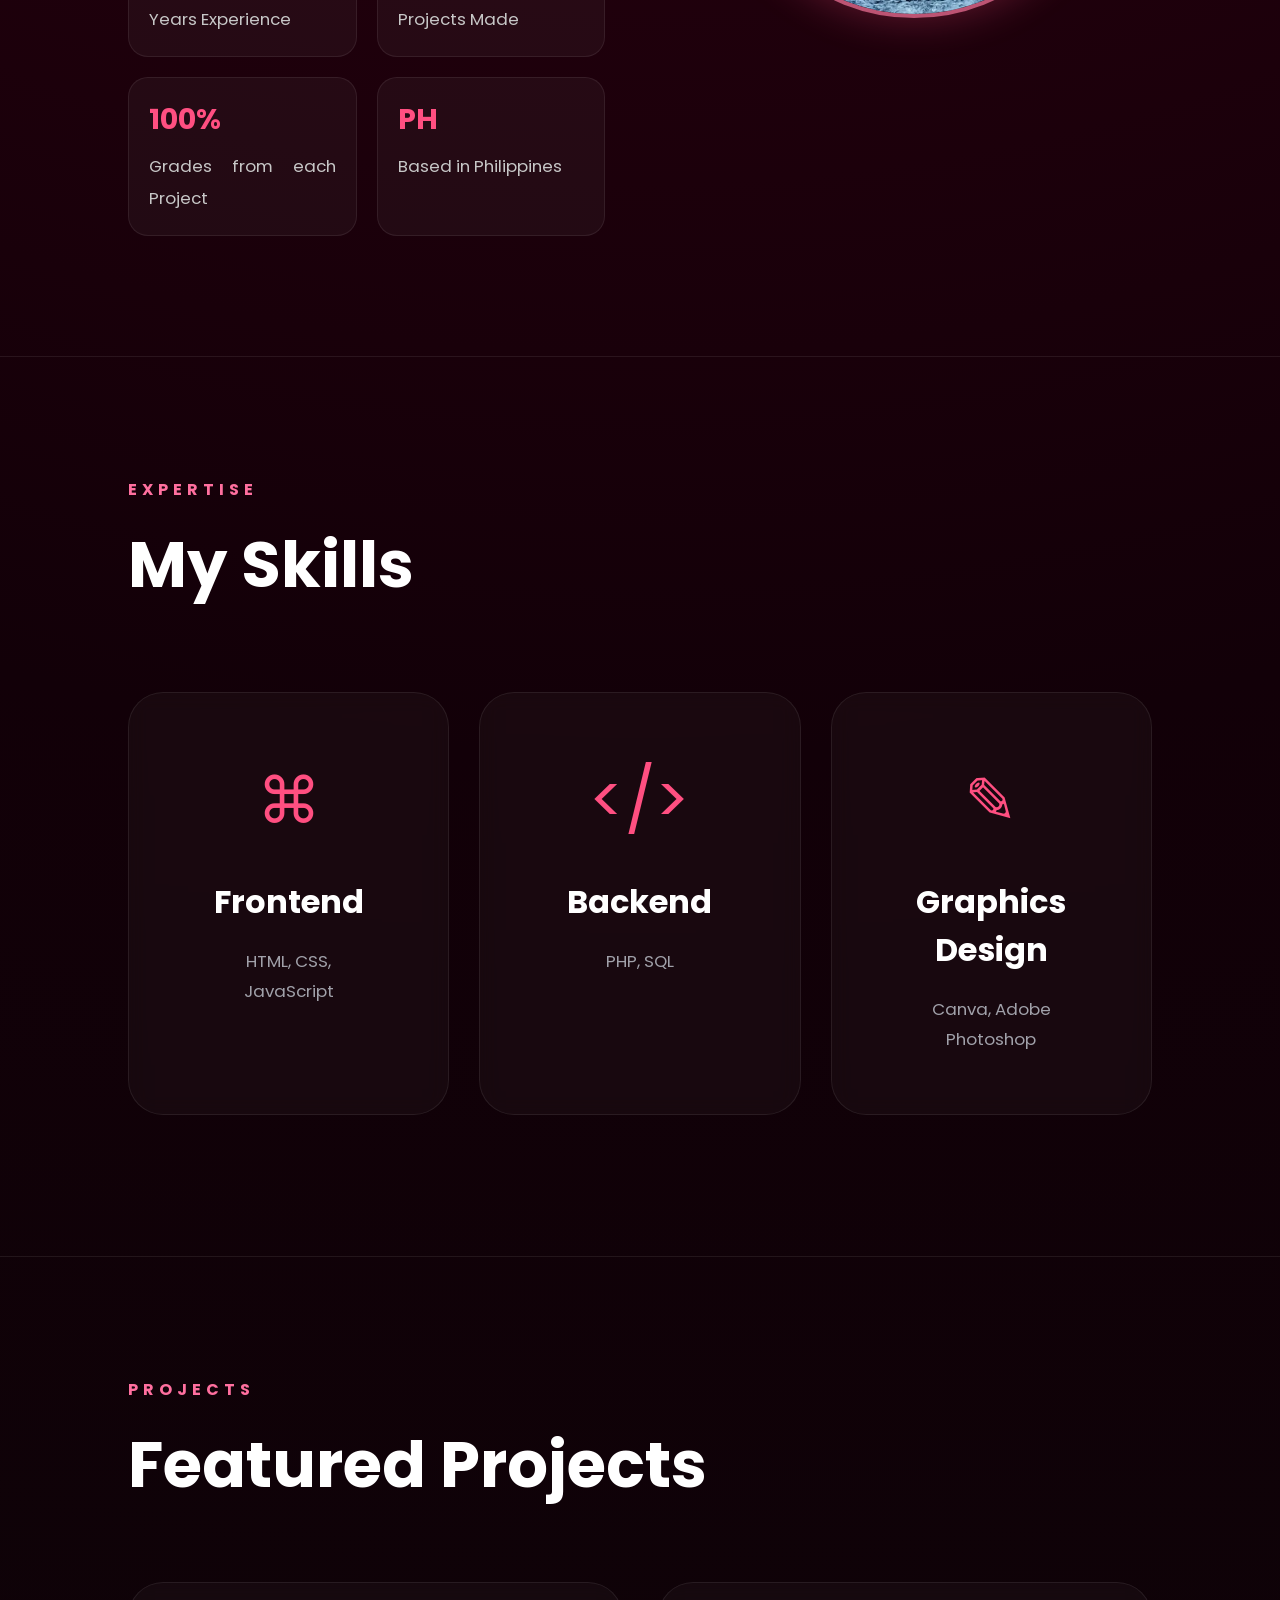
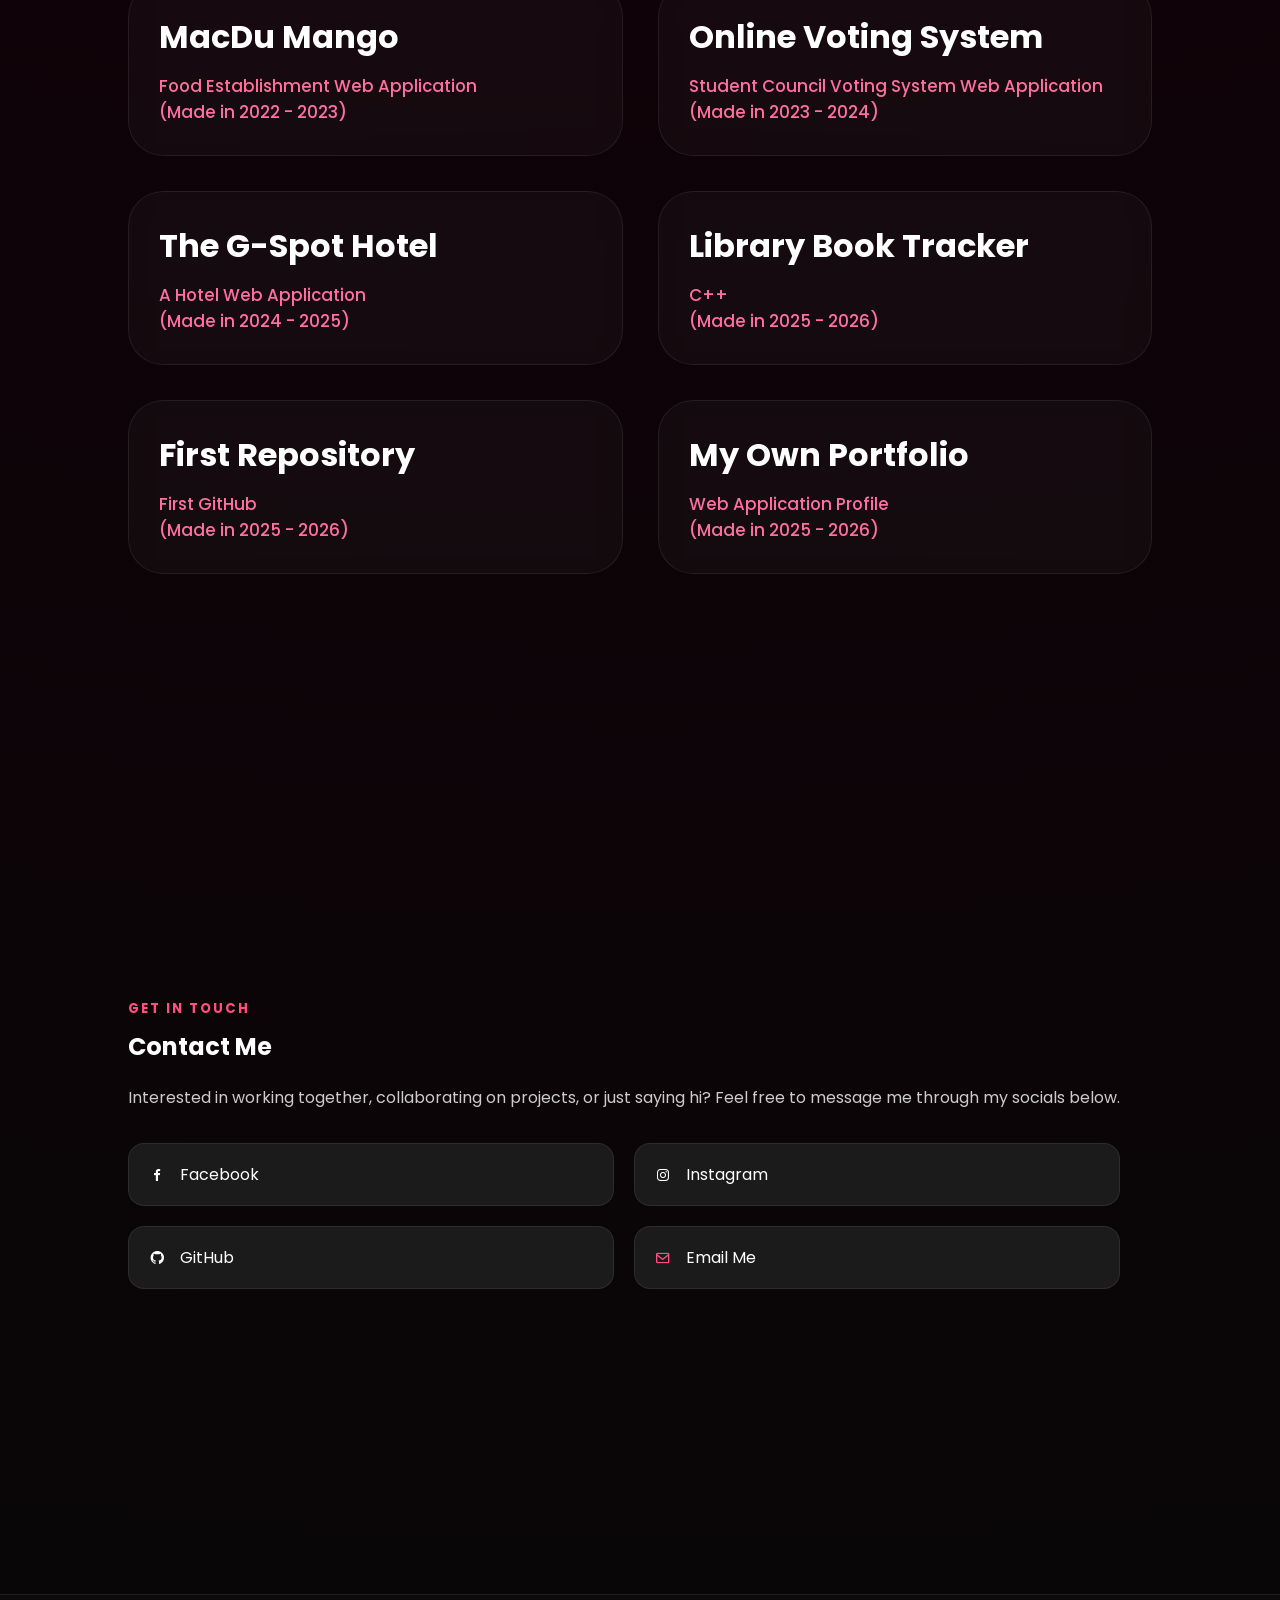
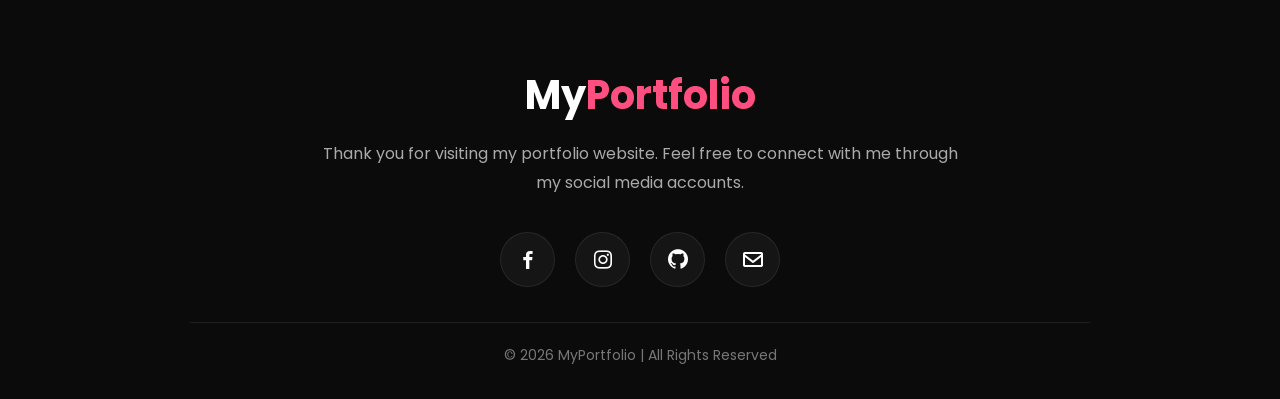
==== commit 3a4c0906: "Add files via upload" ====
--- a/index.html
+++ b/index.html
@@ -173,7 +173,7 @@
 
       <div class="project-content">
         <h3>MacDu Mango</h3>
-        <p>Food Establishment Web Application (Made in 2022 - 2023)</p>
+        <p>Food Establishment Web Application <br> (Made in 2022 - 2023)</p>
       </div>
 
     </div>
@@ -186,7 +186,7 @@
 
       <div class="project-content">
         <h3>Online Voting System</h3>
-        <p>Student Council Voting System Web Application (Made in 2023 - 2024)</p>
+        <p>Student Council Voting System Web Application <br> (Made in 2023 - 2024)</p>
       </div>
 
     </div>
@@ -199,7 +199,7 @@
 
       <div class="project-content">
         <h3>The G-Spot Hotel</h3>
-        <p>A Hotel Web Application (Made in 2024 - 2025)</p>
+        <p>A Hotel Web Application <br> (Made in 2024 - 2025)</p>
       </div>
 
     </div>
@@ -212,7 +212,7 @@
 
       <div class="project-content">
         <h3>Library Book Tracker</h3>
-        <p>C++ (Made in 2025 - 2026)</p>
+        <p>C++ <br> (Made in 2025 - 2026)</p>
       </div>
 
     </div>
@@ -225,7 +225,7 @@
 
       <div class="project-content">
         <h3>First Repository</h3>
-        <p>First GitHub (Made in 2025 - 2026)</p>
+        <p>First GitHub <br> (Made in 2025 - 2026)</p>
       </div>
 
     </div>
@@ -238,7 +238,7 @@
 
       <div class="project-content">
         <h3>My Own Portfolio</h3>
-        <p>Web Application Profile (Made in 2025 - 2026)</p>
+        <p>Web Application Profile <br> (Made in 2025 - 2026)</p>
       </div>
 
     </div>
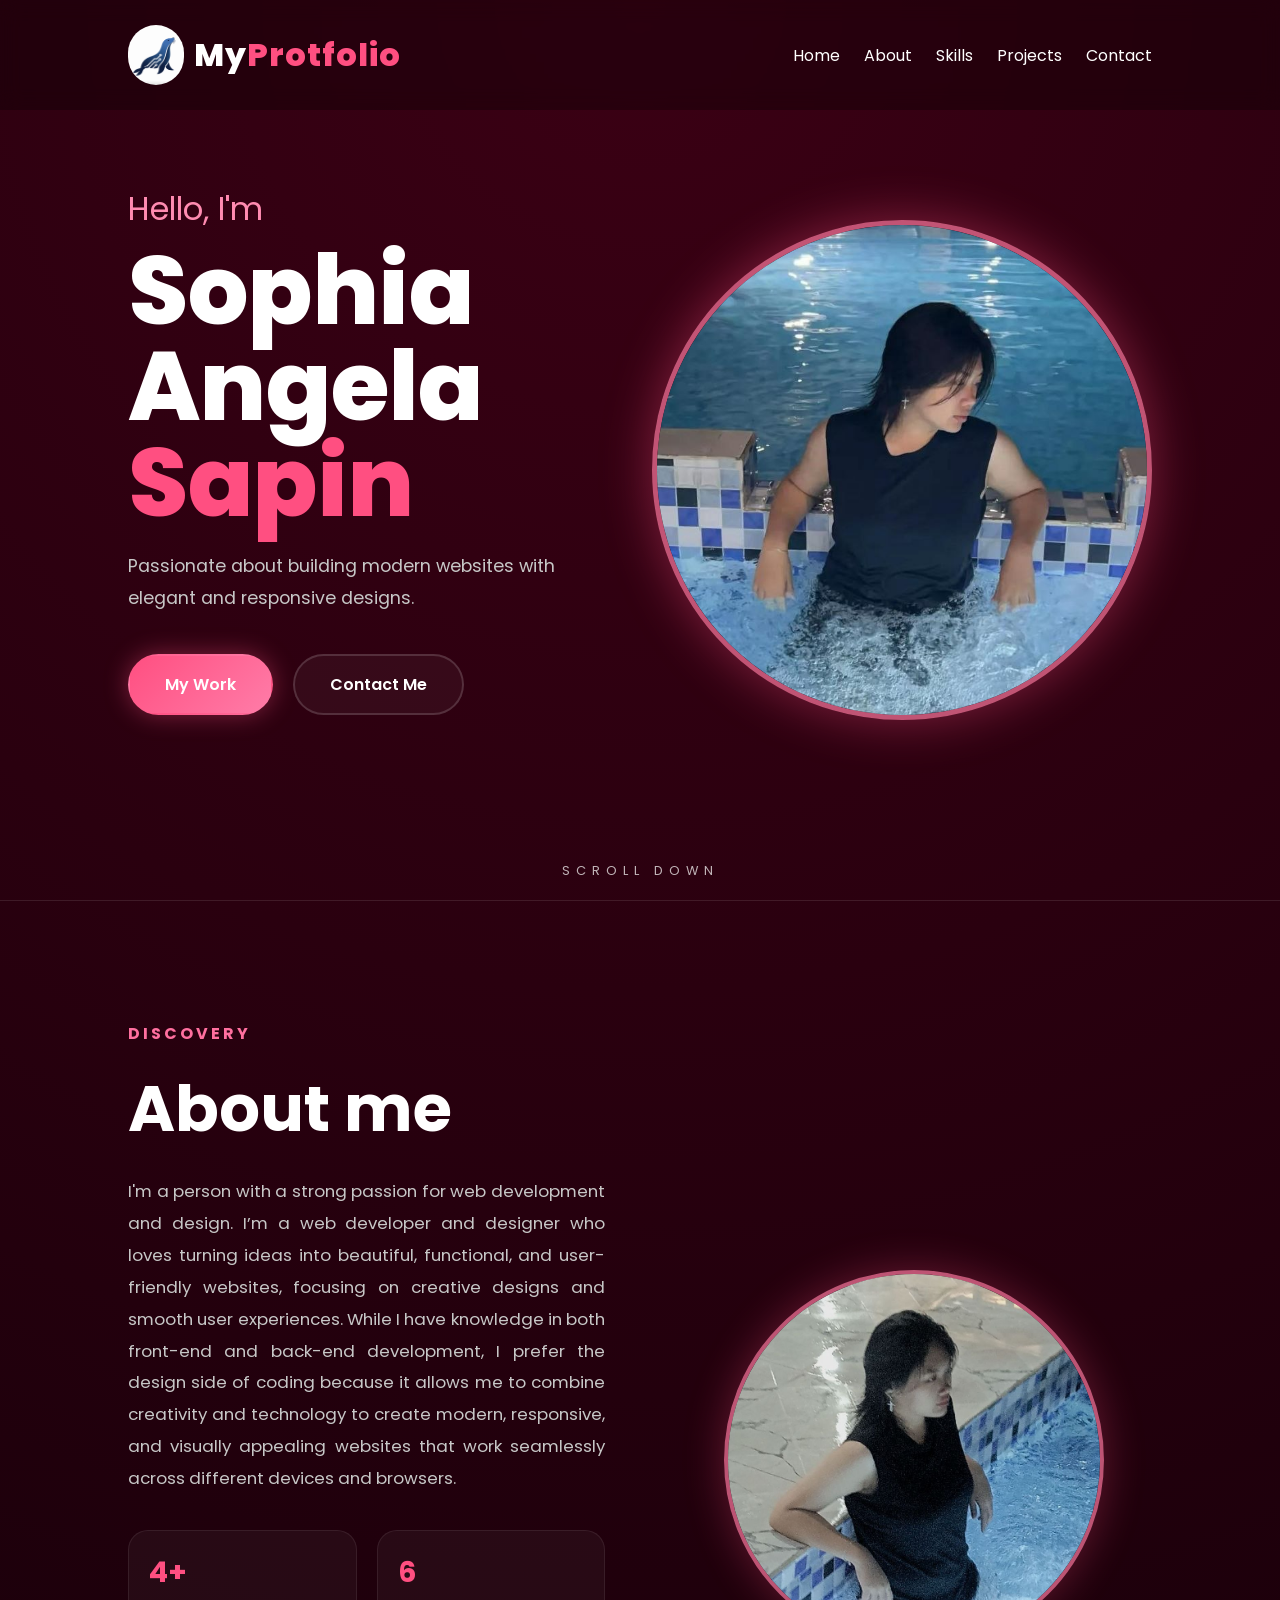
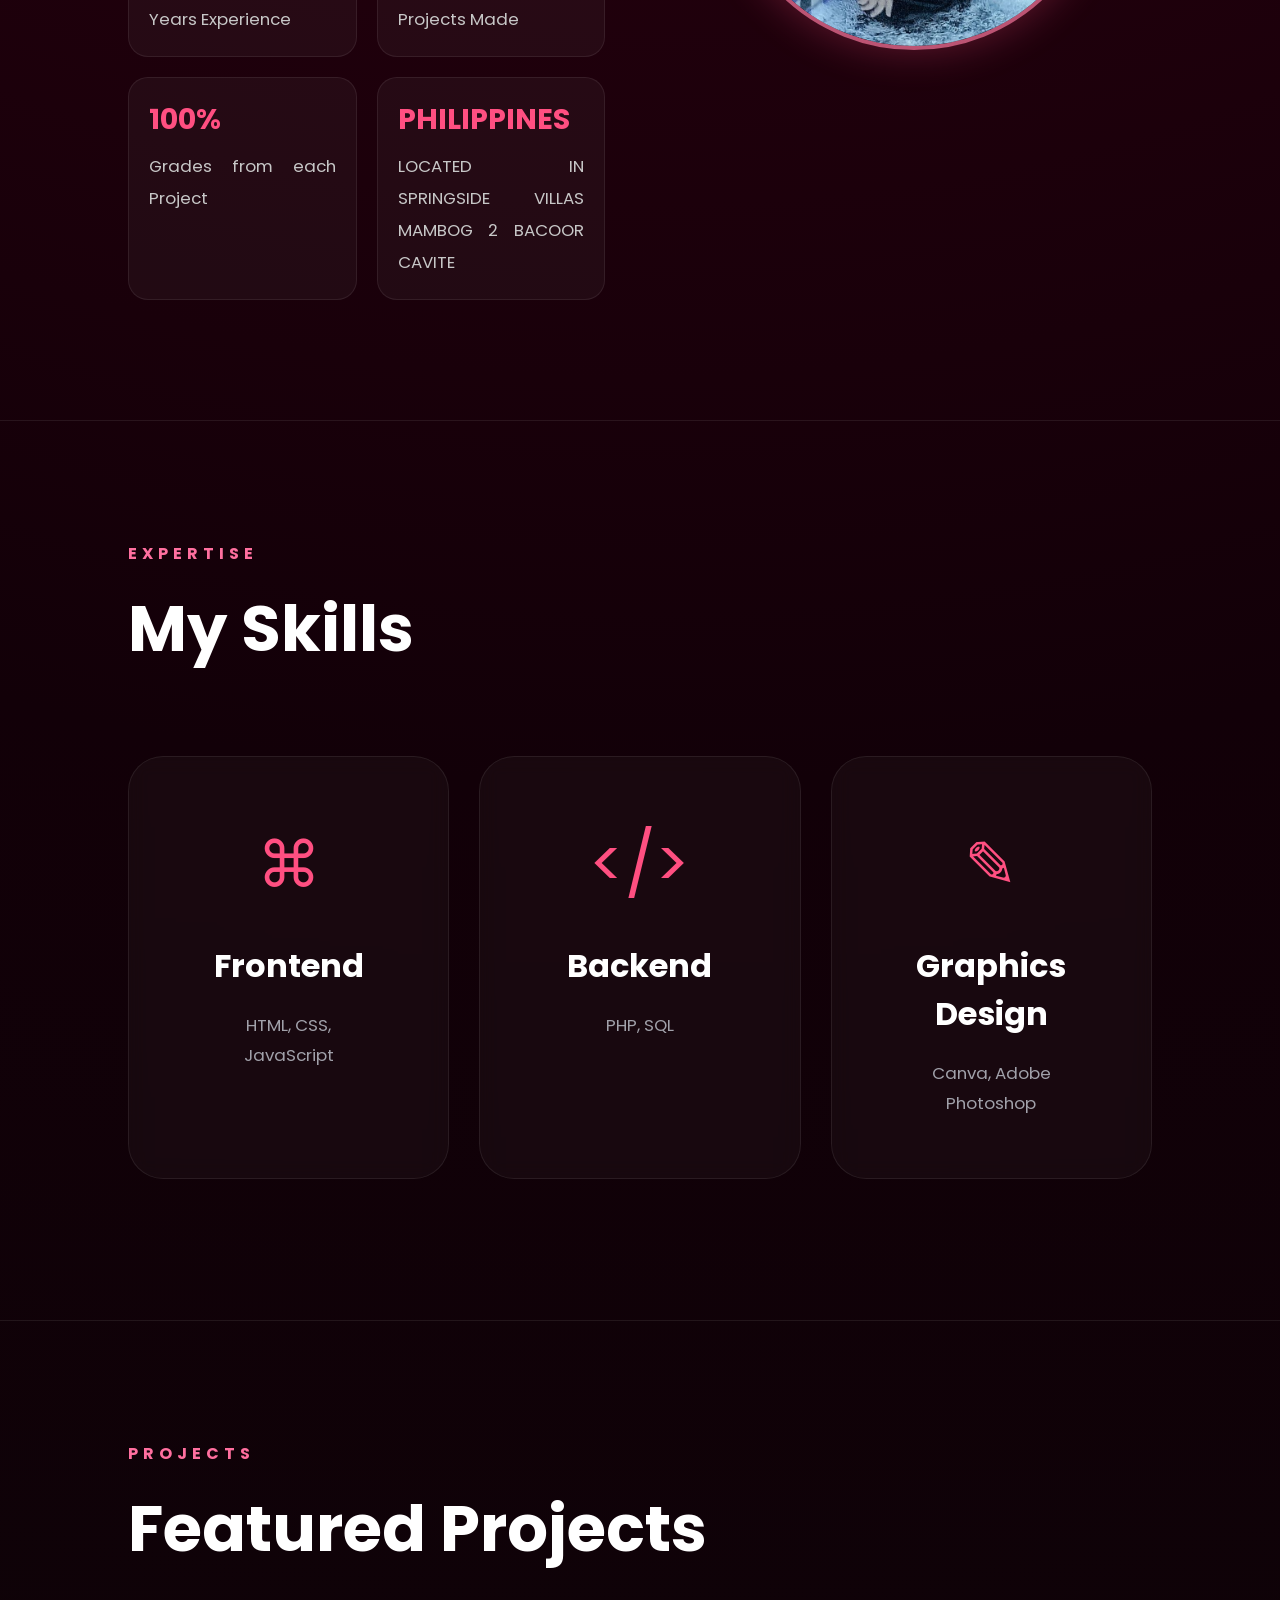
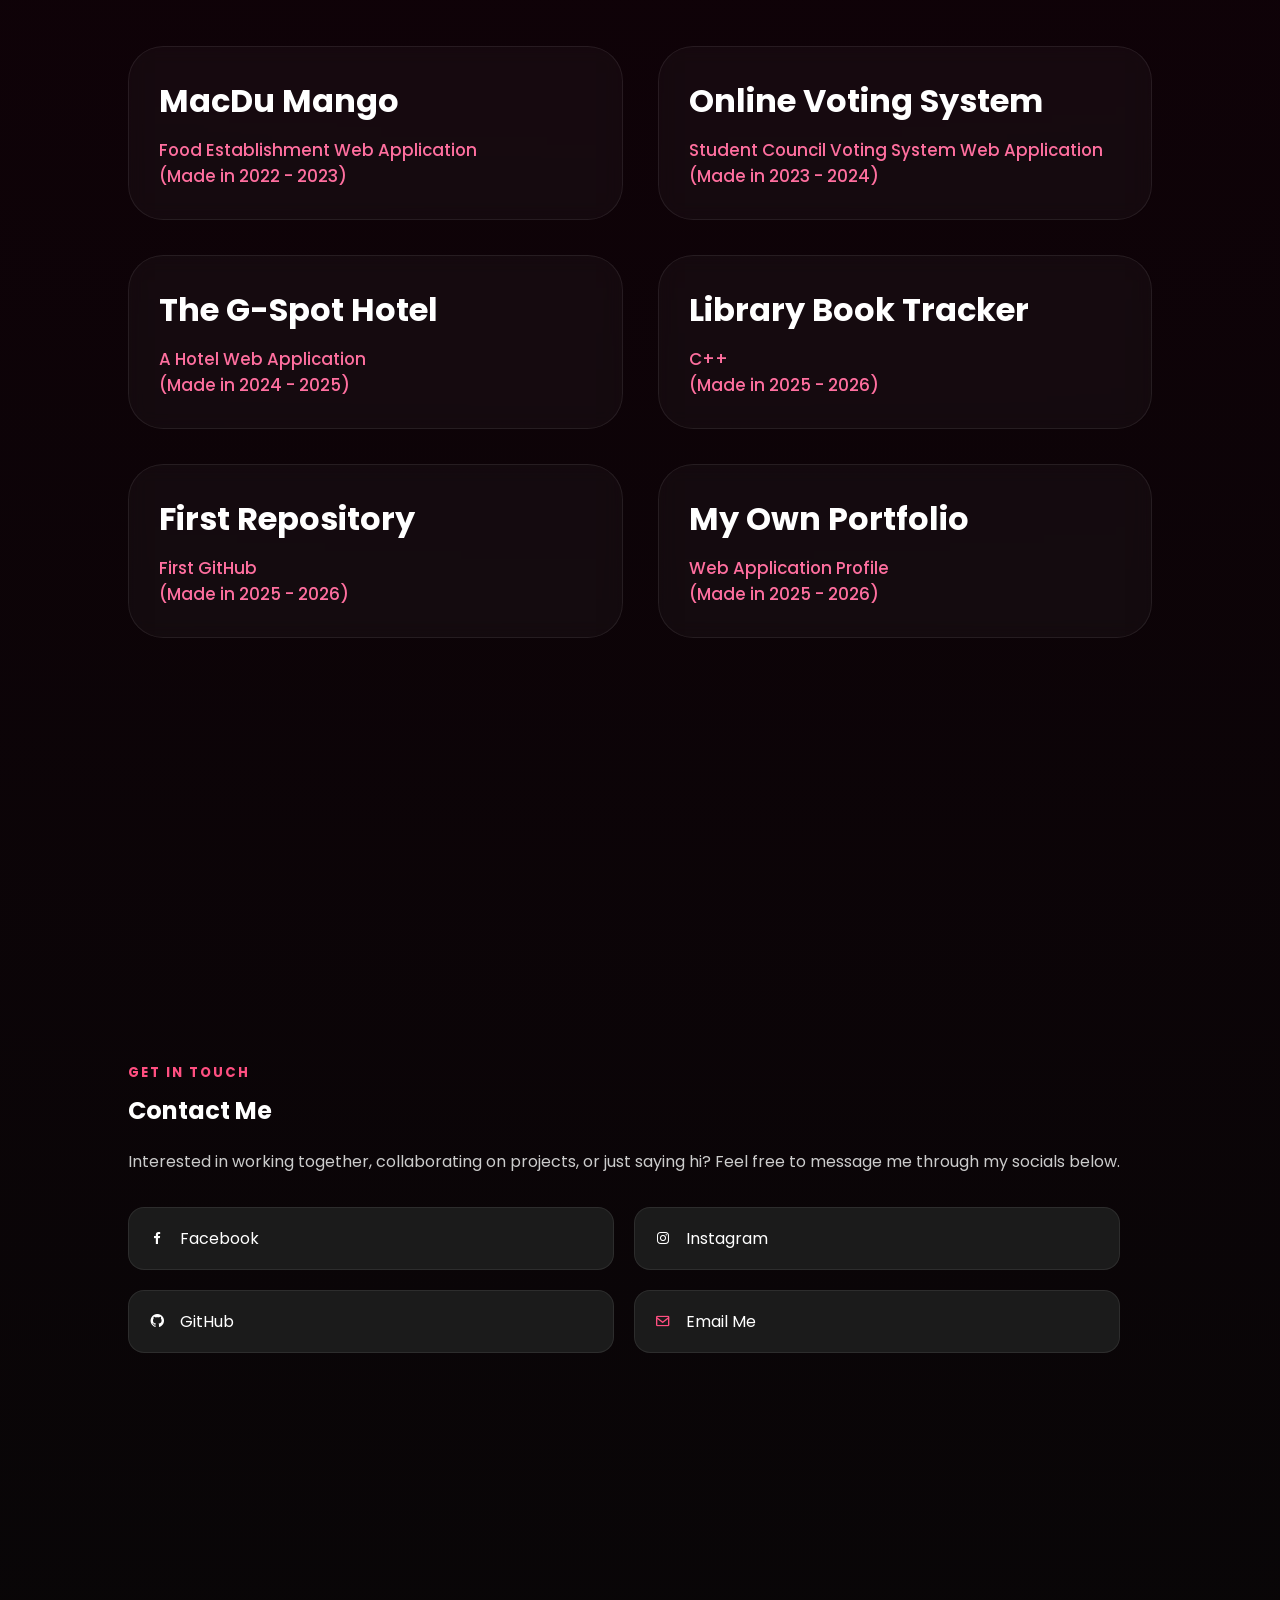
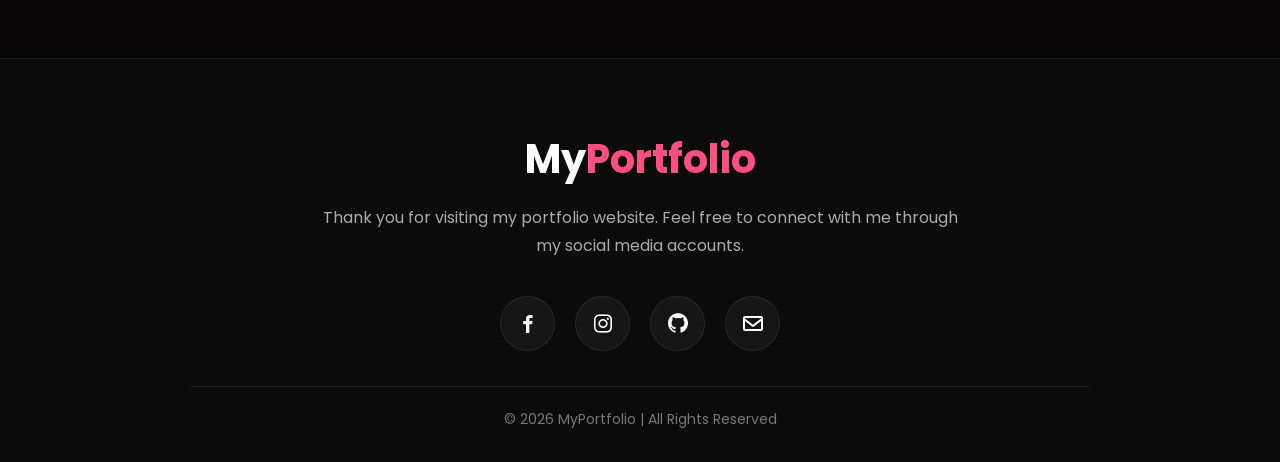
==== commit 601ae942: "Add files via upload" ====
--- a/index.html
+++ b/index.html
@@ -114,8 +114,8 @@
         </div>
 
         <div class="stat-box">
-          <h3>PH</h3>
-          <p>Based in Philippines</p>
+          <h3>PHILIPPINES</h3>
+          <p>LOCATED IN SPRINGSIDE VILLAS MAMBOG 2 BACOOR CAVITE</p>
         </div>
       </div>
     </div>
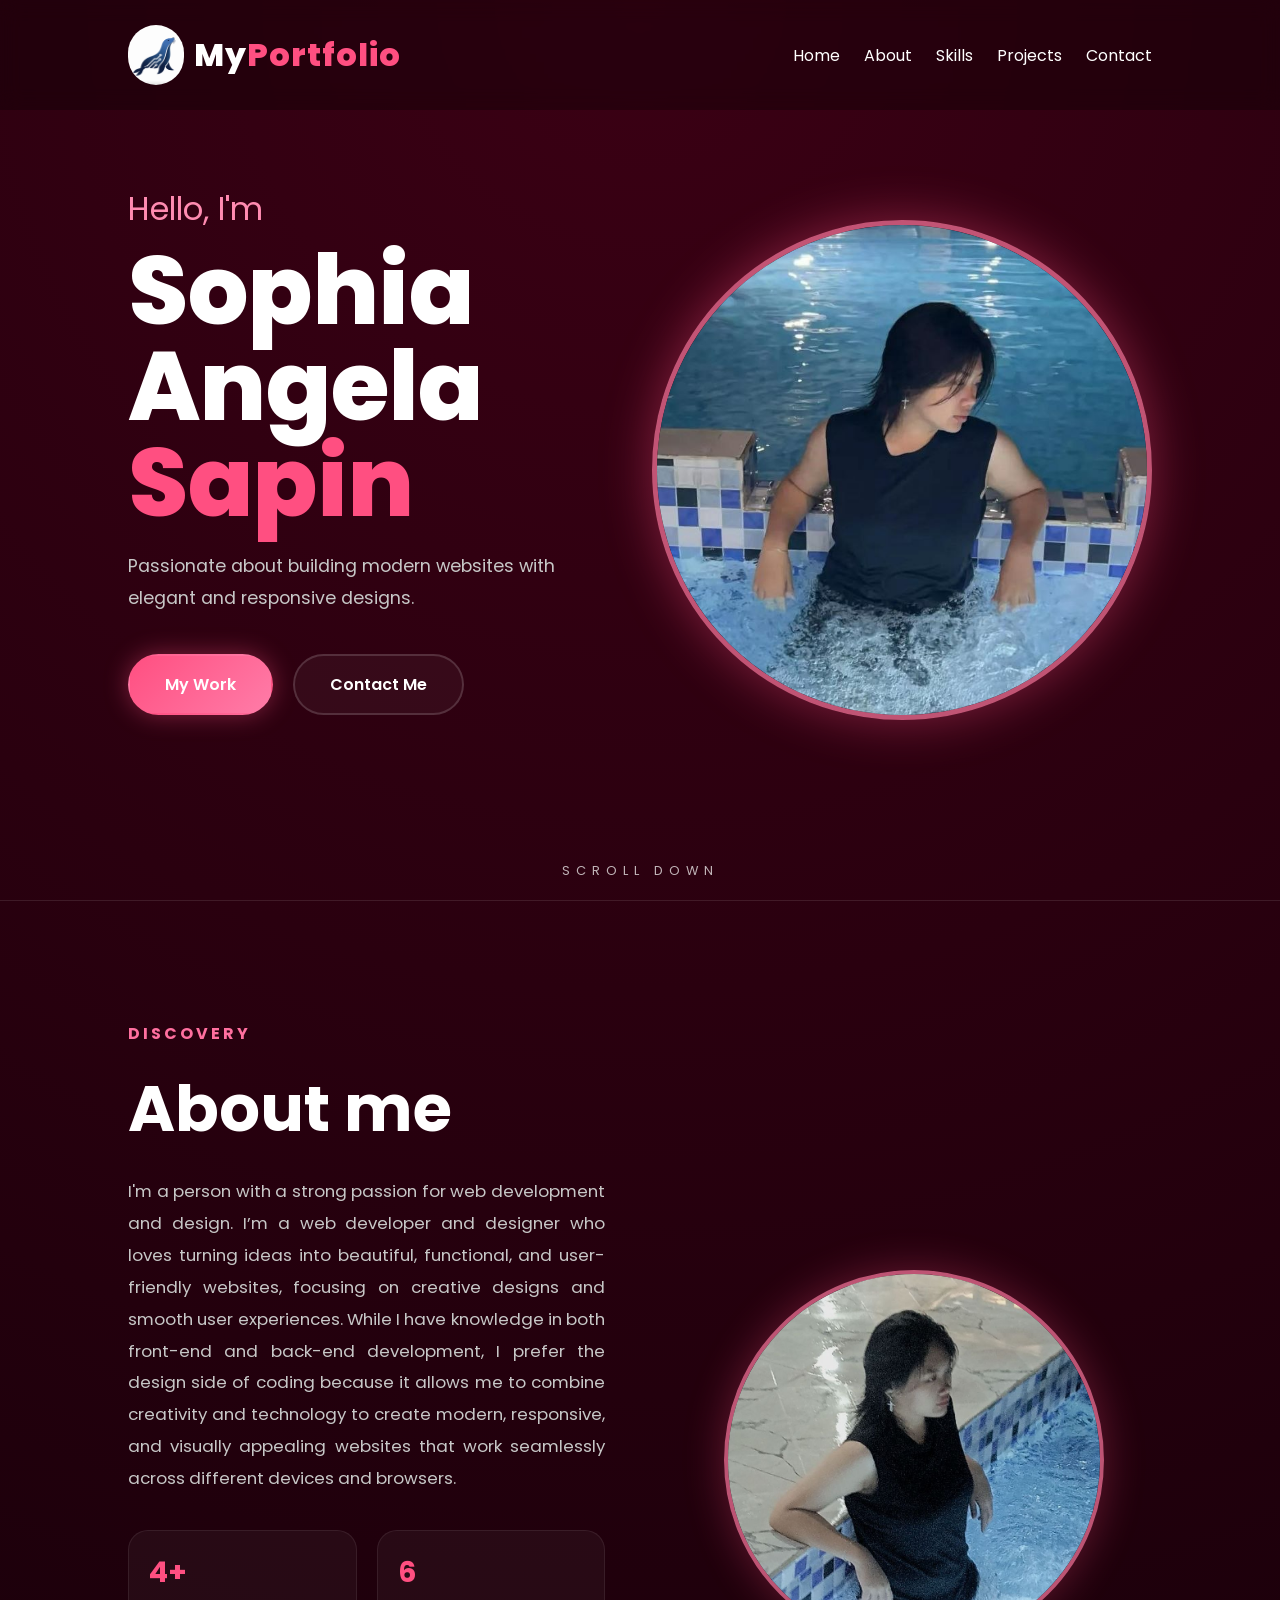
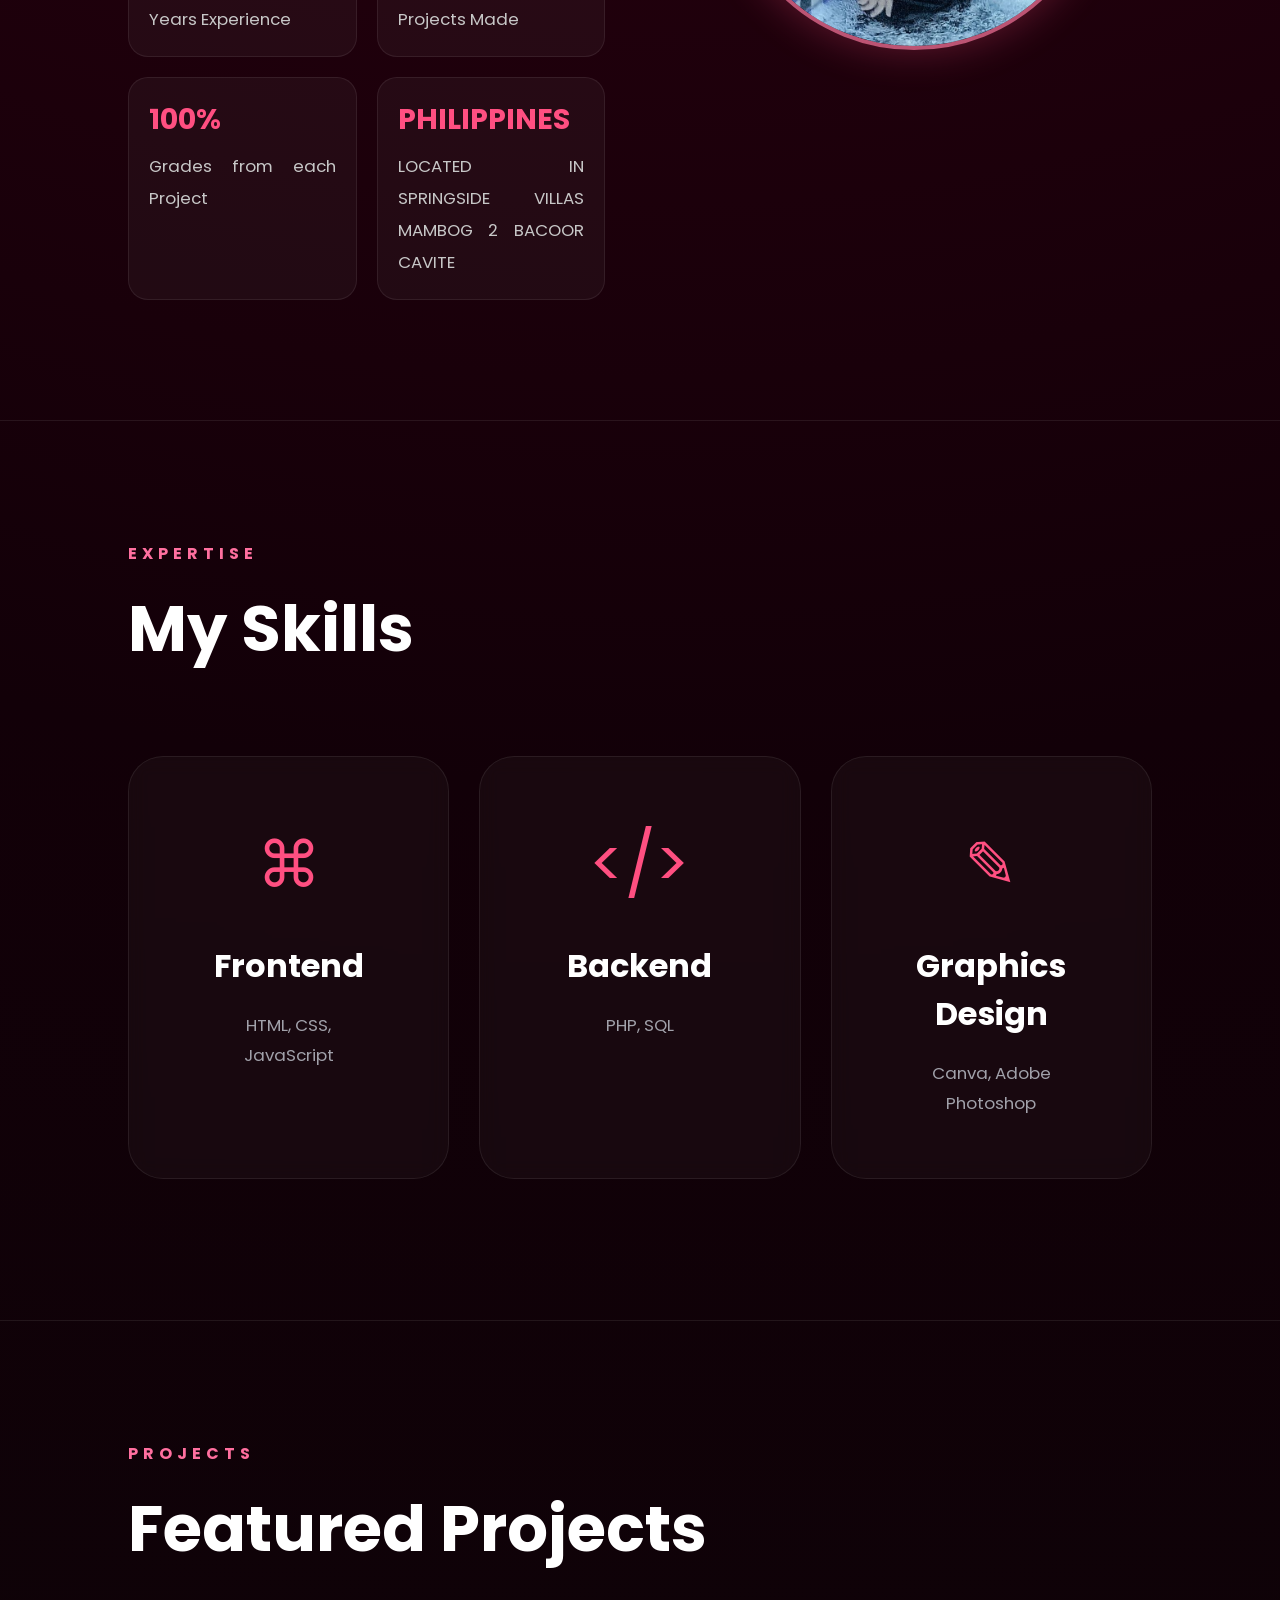
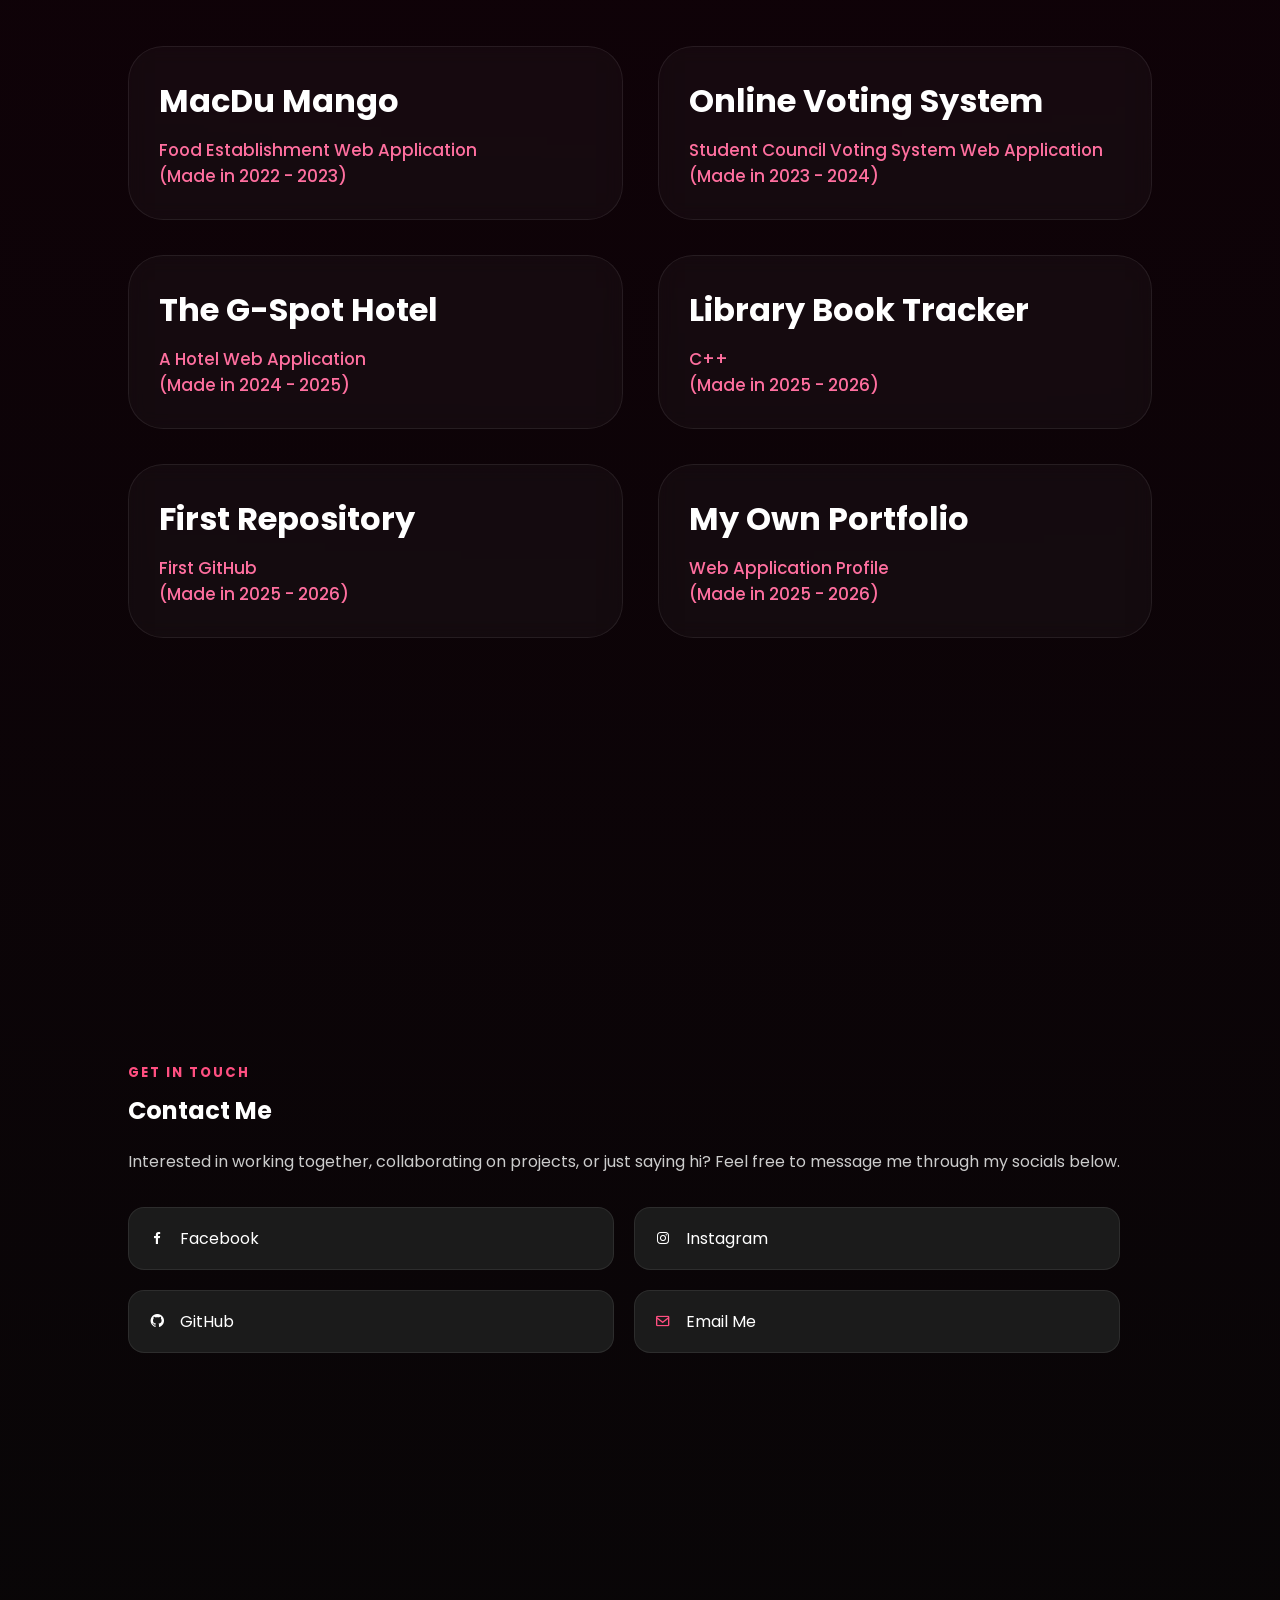
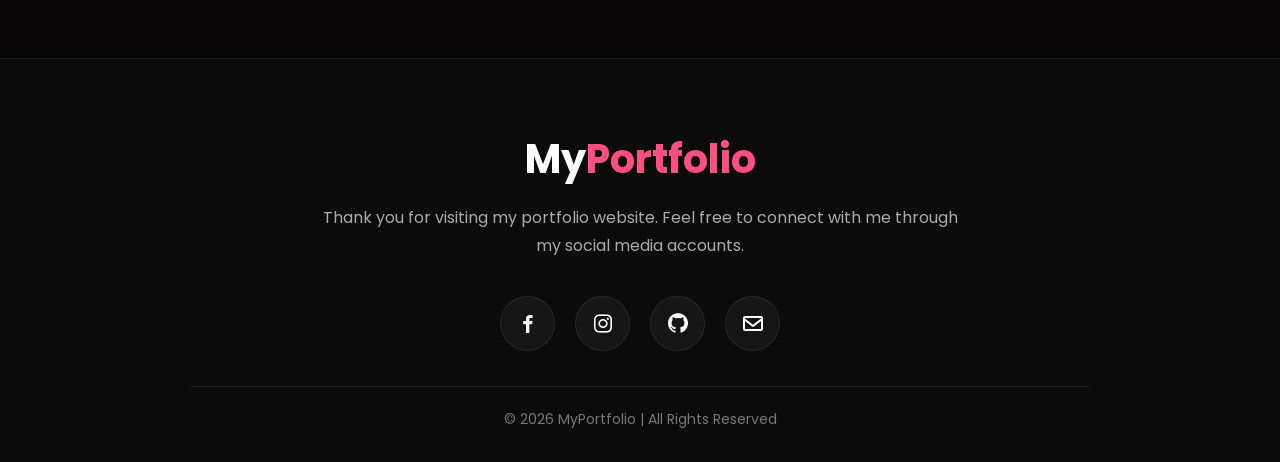
==== commit 418c9f2b: "Add files via upload" ====
--- a/index.html
+++ b/index.html
@@ -45,9 +45,8 @@
     <!-- Navigation Section -->
     <a href="#home" class="logo">
       <img src="img/Logo.png" alt="logo">
-      <div class="logo"><p>My</p><span>Protfolio</span></div>
+      <div class="logo"><p>My</p><span>Portfolio</span></div>
     </a>
-    
 
     <nav>
       <a href="#home">Home</a>
@@ -56,6 +55,7 @@
       <a href="#projects">Projects</a>
       <a href="#contact">Contact</a>
     </nav>
+    
   </header>
 
   <!-- Hero Section -->
